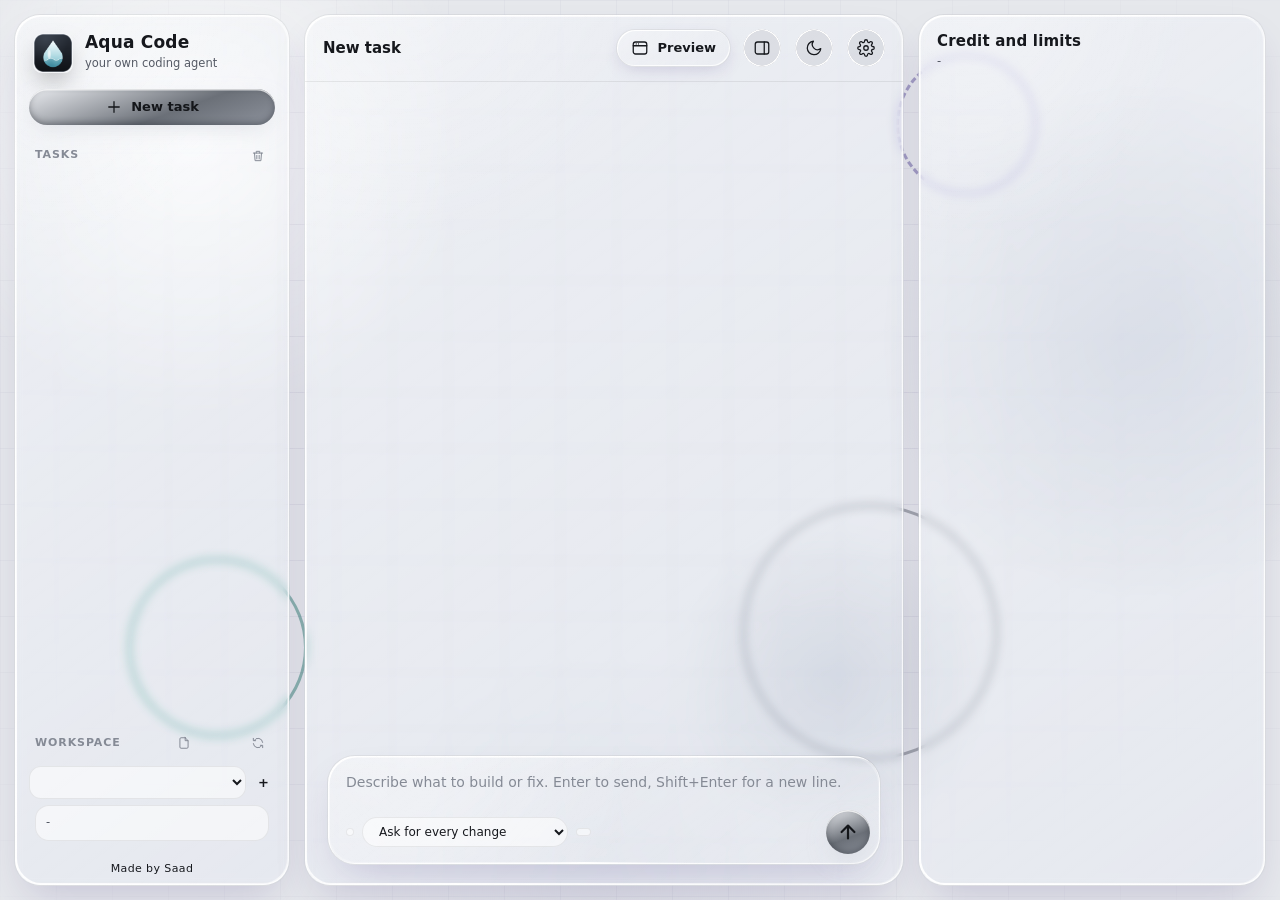
==== index.html @ 5c1cdfcf "Keys: judge by a real request, fix Cloudflare account ID, clean messy pastes, heal wrong first model" ====
<!doctype html>
<html lang="en" data-theme="dark">
<head>
<meta charset="utf-8">
<meta name="viewport" content="width=device-width,initial-scale=1">
<title>Aqua Code</title>
<link rel="icon" type="image/png" href="/assets/logo.png"><link rel="apple-touch-icon" href="/assets/logo.png">
<style>
:root{
  --bg:#08090b;--tx:#f2f3f5;--mut:#9ea3ad;--dim:#6b7078;
  --gold:#cfd3da;--gold2:#f4f5f7;--teal:#8fb8b2;--violet:#a79fc2;--red:#ff6b6b;--green:#6ee7a8;--amber:#ffb454;
  --g1:rgba(255,255,255,.05);--g2:rgba(255,255,255,.006);--frost:rgba(8,8,20,.06);--gb:rgba(255,255,255,.17);--gb2:rgba(255,255,255,.05);
  --hi:rgba(255,255,255,.55);--sh:rgba(0,0,0,.5);--field:rgba(0,0,0,.28);--code:rgba(0,0,0,.42);
  --blob1:#8a8f99;--blob2:#4b5563;--blob3:#a0a4ad;--blob4:#374151;
  --r:26px;
}
[data-theme=light]{
  --bg:#e6e8ec;--tx:#16181d;--mut:#555a65;--dim:#858a95;
  --gold:#6b7078;--gold2:#e9ebef;--teal:#3f857d;--violet:#6a5fa0;--red:#d6403f;--green:#128a58;--amber:#c87400;
  --g1:rgba(255,255,255,.26);--g2:rgba(255,255,255,.04);--frost:rgba(255,255,255,.02);--gb:rgba(255,255,255,.8);--gb2:rgba(0,0,0,.07);
  --hi:rgba(255,255,255,.95);--sh:rgba(60,40,120,.22);--field:rgba(255,255,255,.55);--code:rgba(30,25,60,.07);
  --blob1:#ffffff;--blob2:#c3c8d2;--blob3:#d9dce3;--blob4:#aeb4c0;
}
*{box-sizing:border-box;margin:0;padding:0}
html,body{height:100%}
body{background:var(--bg);color:var(--tx);font:14px/1.5 "Segoe UI Variable Text","Segoe UI",system-ui,sans-serif;overflow:hidden;-webkit-font-smoothing:antialiased}
button,input,select,textarea{font:inherit;color:inherit}
button{cursor:pointer;background:none;border:0}
svg.i{width:18px;height:18px;fill:none;stroke:currentColor;stroke-width:1.7;stroke-linecap:round;stroke-linejoin:round;flex:none}
::-webkit-scrollbar{width:10px;height:10px}::-webkit-scrollbar-thumb{background:rgba(160,160,170,.28);border-radius:10px;border:3px solid transparent;background-clip:content-box}::-webkit-scrollbar-thumb:hover{background:rgba(160,160,170,.5);background-clip:content-box;border:3px solid transparent}

/* ---------- living backdrop ---------- */
.bg{position:fixed;inset:0;overflow:hidden;z-index:0}
.bg i{position:absolute;border-radius:50%;opacity:.8;will-change:transform}
.bg i:nth-child(1){width:46vw;height:46vw;left:-8vw;top:-12vw;background:radial-gradient(circle,var(--blob1),transparent 68%);animation:f1 26s ease-in-out infinite}
.bg i:nth-child(2){width:42vw;height:42vw;right:-10vw;top:8vh;background:radial-gradient(circle,var(--blob2),transparent 68%);animation:f2 31s ease-in-out infinite;opacity:.5}
.bg i:nth-child(3){width:38vw;height:38vw;left:28vw;bottom:-18vw;background:radial-gradient(circle,var(--blob3),transparent 68%);animation:f3 34s ease-in-out infinite;opacity:.5}
.bg i:nth-child(4){width:26vw;height:26vw;right:22vw;bottom:6vh;background:radial-gradient(circle,var(--blob4),transparent 68%);animation:f1 29s ease-in-out infinite reverse;opacity:.34}
@keyframes f1{0%,100%{transform:translate(0,0) scale(1)}50%{transform:translate(9vw,7vh) scale(1.18)}}
@keyframes f2{0%,100%{transform:translate(0,0) scale(1)}50%{transform:translate(-8vw,10vh) scale(.88)}}
@keyframes f3{0%,100%{transform:translate(0,0) scale(1)}50%{transform:translate(-11vw,-8vh) scale(1.12)}}
.grain{display:none;position:fixed;inset:0;z-index:1;pointer-events:none;opacity:.07;mix-blend-mode:overlay;background-image:url("data:image/svg+xml,%3Csvg xmlns='http://www.w3.org/2000/svg' width='160' height='160'%3E%3Cfilter id='n'%3E%3CfeTurbulence type='fractalNoise' baseFrequency='.9' numOctaves='2'/%3E%3C/filter%3E%3Crect width='100%25' height='100%25' filter='url(%23n)'/%3E%3C/svg%3E")}

/* ---------- liquid glass ---------- */
.glass{position:relative;background:linear-gradient(145deg,var(--g1),var(--g2));border:1px solid var(--gb2);border-radius:var(--r);
  box-shadow:inset 1.5px 1.5px 0 var(--hi),inset -1px -1px 0 var(--gb),inset 0 0 30px rgba(255,255,255,.035),0 18px 40px -14px var(--sh)}
/* top-level glass (real refraction is injected by the engine); fallback is a light blur */
.lg{background:linear-gradient(145deg,var(--g1),var(--g2)),linear-gradient(var(--frost),var(--frost));-webkit-backdrop-filter:blur(5px) saturate(165%);backdrop-filter:blur(5px) saturate(165%)}
@property --ang{syntax:'<angle>';inherits:false;initial-value:200deg}
.glass::before{content:"";position:absolute;inset:0;border-radius:inherit;pointer-events:none;
  background:radial-gradient(340px circle at var(--px,18%) var(--py,0%),rgba(255,255,255,.2),transparent 62%),radial-gradient(120% 70% at 12% -10%,rgba(255,255,255,.1),transparent 55%)}
.glass::after{content:"";position:absolute;inset:0;border-radius:inherit;padding:1.6px;pointer-events:none;
  background:conic-gradient(from var(--ang) at 50% 50%,rgba(255,255,255,.95),rgba(255,255,255,.04) 22%,rgba(255,255,255,.5) 50%,rgba(255,255,255,.04) 76%,rgba(255,255,255,.95));
  -webkit-mask:linear-gradient(#000 0 0) content-box,linear-gradient(#000 0 0);-webkit-mask-composite:xor;mask:linear-gradient(#000 0 0) content-box exclude,linear-gradient(#000 0 0);mask-composite:exclude}
.glass>*{position:relative}
.pill{background:linear-gradient(145deg,var(--g1),var(--g2));border:1px solid var(--gb2);border-radius:999px;
  box-shadow:inset 1px 1px 0 var(--hi),inset -1px -1px 0 var(--gb),0 6px 18px -6px var(--sh)}
.btn,.send,.si,.seg button,.tchips button,.sug button{position:relative;overflow:hidden}
.rip{position:absolute;border-radius:50%;pointer-events:none;background:radial-gradient(circle,rgba(255,255,255,.6),rgba(255,255,255,.12) 45%,transparent 68%);transform:scale(0);animation:rip .75s cubic-bezier(.2,.7,.2,1) forwards}
@keyframes rip{to{transform:scale(1);opacity:0}}
.btn{display:inline-flex;align-items:center;gap:8px;padding:8px 14px;border-radius:999px;font-weight:600;font-size:13px;transition:transform .5s cubic-bezier(.34,1.8,.5,1),filter .2s,background .2s}
.btn:hover{filter:brightness(1.18);transform:translate(var(--mx,0px),var(--my,0px)) scale(1.045)}.btn:active{transform:translate(var(--mx,0px),var(--my,0px)) scale(.92,.86);transition-duration:.12s}
.btn.gold{color:#14161a;background:linear-gradient(160deg,var(--gold2),var(--gold) 60%,#8d929c);box-shadow:inset 0 1.5px 0 rgba(255,255,255,.7),inset 0 -2px 6px rgba(30,34,42,.4),0 8px 22px -6px rgba(205,209,216,.6)}
.btn.red{color:#fff;background:linear-gradient(160deg,#ff8f8f,#e24c4c);box-shadow:inset 0 1.5px 0 rgba(255,255,255,.5),0 8px 20px -8px rgba(255,90,90,.7)}
.btn.ghost{border:1px solid var(--gb2);background:var(--g2)}
.btn.ic{padding:9px;border-radius:50%}
.btn[disabled]{opacity:.45;pointer-events:none}
/* sliding liquid thumbs */
.seg,.tchips{position:relative}
.seg .thumb,.tchips .thumb{position:absolute;border-radius:999px;z-index:0;pointer-events:none;transition:left .6s cubic-bezier(.34,1.5,.5,1),width .6s cubic-bezier(.34,1.5,.5,1),opacity .3s}
.seg .thumb{background:linear-gradient(160deg,var(--gold2),var(--gold));box-shadow:inset 0 1.5px 0 rgba(255,255,255,.8),inset 0 -2px 5px rgba(30,34,42,.35),0 4px 16px -3px rgba(205,209,216,.8)}
.tchips .thumb{background:linear-gradient(145deg,rgba(255,255,255,.3),rgba(255,255,255,.07));border:1px solid var(--gb2);box-shadow:inset 1px 1px 0 var(--hi),0 4px 14px -4px var(--sh)}
.seg button,.tchips button{z-index:1}
.bg i,.bg u,.bg s{animation:none!important}
.wp{display:flex;flex-direction:column;gap:3px;text-align:left;padding:14px 16px;border-radius:20px;border:1px solid var(--gb2);background:var(--g2);transition:transform .45s cubic-bezier(.34,1.6,.5,1),border-color .2s,background .2s}
.wp:hover{transform:perspective(700px) translateY(-3px) rotateX(var(--rx,0deg)) rotateY(var(--ry,0deg))}.wp.on{border-color:var(--gold);background:rgba(205,209,216,.13);box-shadow:0 0 0 3px rgba(205,209,216,.18)}.wp b{font-size:15px}.wp small{color:var(--mut);font-size:12px}
@keyframes mat{from{opacity:0;transform:scale(.92) translateY(26px)}}
.col{animation:mat 1s cubic-bezier(.2,.9,.2,1) backwards}.col:nth-child(2){animation-delay:.09s}.col:nth-child(3){animation-delay:.18s}
@keyframes pop{from{opacity:0;transform:scale(.88) translateY(14px)}60%{transform:scale(1.015)}}
.modal{animation:pop .5s cubic-bezier(.2,.9,.3,1) both}
/* crisp shapes behind the glass so the refraction is visible */
.bg u{position:absolute;border-radius:50%;border:3px solid var(--gold);opacity:.55}
.bg u:nth-of-type(1){width:20vw;height:20vw;left:58vw;top:56vh;animation:f2 38s ease-in-out infinite}
.bg u:nth-of-type(2){width:14vw;height:14vw;left:10vw;top:62vh;border-color:var(--teal);animation:f1 33s ease-in-out infinite}
.bg u:nth-of-type(3){width:11vw;height:11vw;left:70vw;top:6vh;border-color:var(--violet);border-style:dashed;animation:f3 41s ease-in-out infinite}
.bg s{position:absolute;inset:0;background-image:linear-gradient(rgba(255,255,255,.1) 1px,transparent 1px),linear-gradient(90deg,rgba(255,255,255,.1) 1px,transparent 1px);background-size:56px 56px;animation:gridm 26s linear infinite;-webkit-mask-image:radial-gradient(75% 75% at 50% 50%,#000,transparent);mask-image:radial-gradient(75% 75% at 50% 50%,#000,transparent)}
@keyframes gridm{to{background-position:56px 56px}}
[data-theme=light] .bg s{background-image:linear-gradient(rgba(40,30,90,.09) 1px,transparent 1px),linear-gradient(90deg,rgba(40,30,90,.09) 1px,transparent 1px)}

/* ---------- layout ---------- */
.app{position:relative;z-index:2;display:grid;grid-template-columns:276px minmax(0,1fr) 348px;gap:14px;padding:14px;height:100vh}
.col{min-height:0;display:flex;flex-direction:column;overflow:hidden}
.app{height:100vh;height:100dvh;min-width:0}
/* very short or narrow windows: never clip the message box, let the column scroll instead */
@media (max-height:640px),(max-width:520px){#center{overflow-y:auto;overflow-x:hidden}#center .chat{flex:0 0 auto;min-height:150px;max-height:none;overflow:visible}#center .comp{flex:none}}
.brand{display:flex;align-items:center;gap:12px;padding:18px 18px 10px}
.logo{width:40px;height:40px;border-radius:13px;display:grid;place-items:center;color:#14161a;background:linear-gradient(150deg,var(--gold2),var(--gold) 55%,#8d929c);box-shadow:inset 0 1.5px 0 rgba(255,255,255,.75),0 8px 24px -6px rgba(205,209,216,.7)}
.logo svg{width:22px;height:22px;stroke-width:2.2}
.brand b{font-size:17px;letter-spacing:.2px;display:block;line-height:1.1}.brand small{color:var(--mut);font-size:11.5px}
.side-sec{padding:6px 14px;display:flex;flex-direction:column;min-height:0}
.lbl{font-size:11px;letter-spacing:.9px;text-transform:uppercase;color:var(--dim);font-weight:700;padding:8px 6px 6px;display:flex;align-items:center;justify-content:space-between}
.sess{flex:1;overflow:auto;display:flex;flex-direction:column;gap:3px;min-height:80px}
.si{display:flex;align-items:center;gap:8px;padding:9px 11px;border-radius:15px;text-align:left;width:100%;transition:background .2s;border:1px solid transparent}
.si:hover{background:var(--g2)}
.si.on{background:linear-gradient(145deg,var(--g1),var(--g2));border-color:var(--gb2);box-shadow:inset 1px 1px 0 var(--hi)}
.si .t{flex:1;min-width:0;white-space:nowrap;overflow:hidden;text-overflow:ellipsis;font-size:13px}
.si .c{font-size:11px;color:var(--dim)}
.si .x{opacity:.5;color:var(--mut);padding:6px;margin:-4px -4px -4px 0;border-radius:8px}.si:hover .x{opacity:1}.si .x:hover{color:var(--red)}
.npov{position:fixed;inset:0;z-index:90;display:flex;align-items:center;justify-content:center;background:rgba(0,0,0,.45);padding:16px}
.npbox{max-width:460px;width:100%;padding:22px;border-radius:26px;background:var(--solid,#1b1d22)}.npbox h3{margin:0 0 8px;font-size:18px}.npbox p{margin:0 0 14px;color:var(--mut);line-height:1.5;font-size:13.5px}
.nprow{display:flex;flex-wrap:wrap;gap:8px}.npk{display:flex;align-items:center;gap:8px;margin-top:14px;font-size:12.5px;color:var(--mut)}
.projrow{display:flex;gap:6px;margin:6px 0 4px}.projrow select{flex:1;min-width:0;background:var(--field);border:1px solid var(--gb2);border-radius:12px;padding:7px 10px;color:var(--tx);font:inherit;font-size:12.5px;outline:0}
.projnew{display:flex;gap:6px;margin:4px 0 6px}.projnew[hidden]{display:none}.projnew input{flex:1;min-width:0;background:var(--field);border:1px solid var(--gb2);border-radius:12px;padding:7px 10px;color:var(--tx);font:inherit;font-size:12.5px;outline:0}
.si .x.arm{opacity:1;background:var(--red);color:#fff;padding:3px 9px;font-size:11px;font-weight:700;margin:0}
.run-dot{width:7px;height:7px;border-radius:50%;background:var(--gold);box-shadow:0 0 10px var(--gold);animation:pulse 1.2s infinite}
@keyframes pulse{50%{opacity:.35}}
.tree{overflow:auto;max-height:34vh;font-size:12.5px;padding:0 0 10px}
.tn{display:flex;align-items:center;gap:6px;padding:3px 8px;border-radius:9px;color:var(--mut);cursor:default;white-space:nowrap}
.tn.f{cursor:pointer}.tn.f:hover{background:var(--g2);color:var(--tx)}.tn svg{width:14px;height:14px}
.ws{margin:2px 6px 6px;padding:8px 10px;border-radius:14px;background:var(--field);font-size:11.5px;color:var(--mut);word-break:break-all;border:1px solid var(--gb2)}

/* center */
.head{display:flex;align-items:center;gap:12px;padding:14px 18px;border-bottom:1px solid var(--gb2)}
.head h1{font-size:15px;font-weight:650;white-space:nowrap;overflow:hidden;text-overflow:ellipsis;flex:1;min-width:0}
.seg{display:inline-flex;padding:4px;gap:2px;border-radius:999px;background:var(--field);border:1px solid var(--gb2);box-shadow:inset 0 2px 6px rgba(0,0,0,.25)}
.seg button{padding:7px 14px;border-radius:999px;font-weight:600;font-size:13px;color:var(--mut);display:flex;align-items:center;gap:7px;transition:all .25s}
.seg button.on{color:#14161a}
.kd{width:7px;height:7px;border-radius:50%;background:var(--red)}.kd.ok{background:var(--green);box-shadow:0 0 8px var(--green)}
.chat{flex:1;overflow:auto;padding:22px 22px 12px;scroll-behavior:smooth}
.chat-in{max-width:860px;margin:0 auto;display:flex;flex-direction:column;gap:14px}
.msg{display:flex;flex-direction:column;gap:6px;animation:rise .35s ease both}
@keyframes rise{from{opacity:0;transform:translateY(8px)}}
.msg.user{align-items:flex-end}
.bub{max-width:88%;padding:11px 16px;border-radius:22px;word-wrap:break-word;overflow-wrap:anywhere}
.msg.user .bub{background:linear-gradient(150deg,rgba(205,209,216,.34),rgba(205,209,216,.12));border:1px solid rgba(205,209,216,.35);box-shadow:inset 1px 1px 0 var(--hi),0 8px 24px -10px rgba(205,209,216,.5);border-bottom-right-radius:8px;white-space:pre-wrap}
.msg.ai .bub{background:linear-gradient(145deg,var(--g1),var(--g2));border:1px solid var(--gb2);box-shadow:inset 1px 1px 0 var(--hi);border-bottom-left-radius:8px;max-width:100%}
.who{display:flex;align-items:center;gap:8px;font-size:11.5px;color:var(--mut);padding:0 6px}
.chip{display:inline-flex;align-items:center;gap:6px;padding:2px 9px;border-radius:999px;font-size:11px;font-weight:650;border:1px solid currentColor;background:color-mix(in srgb,currentColor 14%,transparent)}
.chip i{width:6px;height:6px;border-radius:50%;background:currentColor;box-shadow:0 0 8px currentColor}
.bub p{margin:.35em 0}.bub p:first-child{margin-top:0}.bub p:last-child{margin-bottom:0}
.bub ul,.bub ol{margin:.4em 0 .4em 1.3em}.bub h3,.bub h4{margin:.7em 0 .3em;font-size:14.5px}
.bub code{font:12.5px Consolas,"Cascadia Mono",monospace;background:var(--code);padding:1px 6px;border-radius:7px}
.code{margin:.6em 0;border-radius:16px;overflow:hidden;background:var(--code);border:1px solid var(--gb2)}
.code-h{display:flex;justify-content:space-between;align-items:center;padding:6px 12px;font-size:11px;color:var(--mut);border-bottom:1px solid var(--gb2);text-transform:uppercase;letter-spacing:.6px}
.code-h button{color:var(--mut);font-size:11px;padding:2px 8px;border-radius:8px}.code-h button:hover{background:var(--g1);color:var(--tx)}
.code pre,pre.out{font:12.5px/1.55 Consolas,"Cascadia Mono",monospace;padding:12px 14px;overflow:auto;max-height:340px;white-space:pre}
.bub .code code{background:none;padding:0}

.tool{border-radius:18px;border:1px solid var(--gb2);background:linear-gradient(145deg,var(--g2),transparent);overflow:hidden;animation:rise .3s ease both}
.tool-h{display:flex;align-items:center;gap:10px;padding:9px 13px;width:100%;text-align:left;font-size:13px}
.tool-h .ico{width:28px;height:28px;border-radius:10px;display:grid;place-items:center;background:var(--g1);color:var(--gold);flex:none;box-shadow:inset 1px 1px 0 var(--hi)}
.tool-h .ttl{flex:1;min-width:0;white-space:nowrap;overflow:hidden;text-overflow:ellipsis;font-family:Consolas,monospace;font-size:12.5px}
.tool-h .st{font-size:11px;color:var(--mut);display:flex;align-items:center;gap:6px}
.tool-h .st.ok{color:var(--green)}.tool-h .st.bad{color:var(--red)}
.spin{width:14px;height:14px;border-radius:50%;border:2px solid var(--gb2);border-top-color:var(--gold);animation:sp .8s linear infinite}
@keyframes sp{to{transform:rotate(360deg)}}
.tool-b{display:none;border-top:1px solid var(--gb2);padding:10px 13px;font-size:12.5px}
.tool.open .tool-b{display:block}
.tool-h .chev{transition:transform .2s;color:var(--dim)}.tool.open .chev{transform:rotate(90deg)}
.diff{font:12px/1.5 Consolas,monospace;white-space:pre-wrap;border-radius:12px;overflow:hidden;background:var(--code)}
.diff div{padding:0 10px}.diff .d{background:rgba(255,90,90,.16);color:#ffa0a0}.diff .a{background:rgba(80,220,140,.15);color:#8df0b8}
[data-theme=light] .diff .d{color:#a52a2a}[data-theme=light] .diff .a{color:#0b6a3c}
pre.out{border-radius:12px;background:var(--code);margin-top:8px}
.appr{border-radius:20px;padding:14px;border:1px solid rgba(205,209,216,.45);background:linear-gradient(145deg,rgba(205,209,216,.2),rgba(205,209,216,.05));box-shadow:inset 1px 1px 0 var(--hi),0 10px 30px -12px rgba(205,209,216,.6);animation:rise .3s ease both}
.appr h4{display:flex;align-items:center;gap:8px;font-size:13px;margin-bottom:8px}
.appr .row{display:flex;gap:8px;margin-top:10px;align-items:center}
.esc{display:flex;align-items:center;gap:12px;padding:12px 16px;border-radius:20px;border:1px solid rgba(167,159,194,.5);background:linear-gradient(120deg,rgba(143,184,178,.2),rgba(167,159,194,.22),rgba(205,209,216,.22));box-shadow:inset 1px 1px 0 var(--hi);animation:rise .4s ease both}
.esc .arrow{display:flex;align-items:center;gap:8px;font-weight:650}
.esc small{display:block;color:var(--mut);font-size:12px;font-weight:400}
.err{padding:11px 15px;border-radius:18px;border:1px solid rgba(255,107,107,.5);background:rgba(255,107,107,.13);color:var(--red);display:flex;gap:10px;align-items:flex-start}
.done{align-self:center;font-size:11.5px;color:var(--mut);padding:5px 14px}
.status{align-self:flex-start;display:flex;align-items:center;gap:10px;color:var(--mut);font-size:12.5px;padding:6px 14px}
.dots span{display:inline-block;width:5px;height:5px;margin-right:3px;border-radius:50%;background:var(--gold);animation:bn 1.1s infinite}.dots span:nth-child(2){animation-delay:.15s}.dots span:nth-child(3){animation-delay:.3s}
@keyframes bn{0%,60%,100%{transform:translateY(0);opacity:.5}30%{transform:translateY(-5px);opacity:1}}

.hero{max-width:640px;margin:7vh auto 0;text-align:center;animation:rise .5s ease both}
.hero .logo{width:68px;height:68px;border-radius:22px;margin:0 auto 18px}.hero .logo svg{width:36px;height:36px}
.hero h2{font-size:30px;letter-spacing:-.4px;font-weight:700;background:linear-gradient(120deg,var(--tx),var(--gold2));-webkit-background-clip:text;background-clip:text;color:transparent}
.hero p{color:var(--mut);margin:8px 0 22px}
.sug{display:grid;grid-template-columns:1fr 1fr;gap:10px;text-align:left}
.sug button{padding:13px 15px;border-radius:20px;font-size:13px;color:var(--tx);transition:transform .2s}
.sug button:hover{transform:perspective(700px) translateY(-4px) rotateX(var(--rx,0deg)) rotateY(var(--ry,0deg))}.sug small{display:block;color:var(--mut);margin-top:2px;font-size:11.5px}
.setup{margin-top:18px;padding:14px 16px;border-radius:20px;text-align:left;display:flex;align-items:center;gap:14px;border:1px solid rgba(205,209,216,.4);background:rgba(205,209,216,.09)}

.comp{padding:12px 22px 20px}
.comp-in{max-width:860px;margin:0 auto;border-radius:28px;padding:10px 10px 10px 18px}
.comp textarea{width:100%;resize:none;background:none;border:0;outline:0;max-height:200px;min-height:26px;line-height:1.55;padding:6px 0;color:var(--tx)}
.comp textarea::placeholder{color:var(--dim)}
.comp-bar{display:flex;align-items:center;gap:8px;flex-wrap:wrap;margin-top:4px}
.tchips{display:flex;gap:4px;padding:3px;border-radius:999px;background:var(--field);border:1px solid var(--gb2)}
.tchips button{padding:5px 11px;border-radius:999px;font-size:12px;font-weight:600;color:var(--mut);display:flex;align-items:center;gap:6px;transition:all .2s}
.tchips button.on{color:var(--tx)}
.tchips button i{width:7px;height:7px;border-radius:50%;background:var(--c,var(--mut))}
.ov .modal{backdrop-filter:blur(5px) saturate(165%)}
.sel{background:var(--field);border:1px solid var(--gb2);border-radius:999px;padding:6px 12px;font-size:12px;outline:0;color:var(--tx)}
.sel option{background:#1b1a22;color:#f5f2ea}
.grow{flex:1}
.send{width:44px;height:44px;border-radius:50%;display:grid;place-items:center;color:#14161a;background:linear-gradient(160deg,var(--gold2),var(--gold) 60%,#8d929c);box-shadow:inset 0 1.5px 0 rgba(255,255,255,.75),inset 0 -2px 6px rgba(30,34,42,.4),0 10px 26px -6px rgba(205,209,216,.7);transition:transform .5s cubic-bezier(.34,1.8,.5,1)}
.send:hover{transform:translate(var(--mx,0px),var(--my,0px)) scale(1.1)}.send:active{transform:translate(var(--mx,0px),var(--my,0px)) scale(.88,.84);transition-duration:.12s}.send.stop{background:linear-gradient(160deg,#ff9a9a,#e24c4c);color:#fff}

/* right panel */
.right{overflow:auto}
.card{margin:6px 14px 10px;padding:16px;border-radius:22px;background:linear-gradient(145deg,var(--g1),var(--g2));border:1px solid var(--gb2);box-shadow:inset 1px 1px 0 var(--hi)}
.card h3{font-size:12px;letter-spacing:.8px;text-transform:uppercase;color:var(--dim);margin-bottom:12px;display:flex;justify-content:space-between;align-items:center}
.ringwrap{display:flex;align-items:center;gap:16px}
.ring{position:relative;width:118px;height:118px;flex:none}
.ring svg{transform:rotate(-90deg);width:100%;height:100%}
.ring circle{fill:none;stroke-width:10;stroke-linecap:round}
.ring .bgc{stroke:var(--gb2)}.ring .fg{transition:stroke-dashoffset .8s cubic-bezier(.2,.8,.2,1),stroke .4s;filter:drop-shadow(0 0 8px currentColor)}
.ring .mid{position:absolute;inset:0;display:grid;place-content:center;text-align:center}
.ring b{font-size:21px;letter-spacing:-.5px;line-height:1.1}.ring small{font-size:10.5px;color:var(--mut)}
.kv{display:flex;flex-direction:column;gap:7px;font-size:12.5px;flex:1;min-width:0}
.kv div{display:flex;justify-content:space-between;gap:8px;color:var(--mut)}.kv b{color:var(--tx);font-weight:650}
.bar{height:8px;border-radius:99px;background:var(--field);overflow:hidden;box-shadow:inset 0 1px 3px rgba(0,0,0,.35)}
.bar i{display:block;height:100%;border-radius:inherit;background:var(--c,var(--gold));transition:width .6s cubic-bezier(.2,.8,.2,1);box-shadow:0 0 10px var(--c,var(--gold))}
.tier{display:flex;gap:12px;padding:11px;border-radius:16px;border:1px solid transparent;transition:all .3s;position:relative}
.tier+.tier{margin-top:6px}
.tier .dot{width:12px;height:12px;border-radius:50%;margin-top:5px;background:var(--c);box-shadow:0 0 12px var(--c);flex:none}
.tier.on{border-color:var(--c);background:color-mix(in srgb,var(--c) 13%,transparent);box-shadow:0 0 28px -10px var(--c),inset 1px 1px 0 var(--hi)}
.tier b{font-size:13.5px}.tier .md{font:11.5px Consolas,monospace;color:var(--mut)}
.tier .pr{font-size:11px;color:var(--dim);margin:2px 0 7px}
.tier .row{display:flex;justify-content:space-between;font-size:11px;color:var(--mut);margin:5px 0 3px}
.tier.on::after{content:"ACTIVE";position:absolute;right:11px;top:11px;font-size:9.5px;letter-spacing:1px;font-weight:800;color:var(--c)}
.step-note{font-size:12px;color:var(--mut);line-height:1.6}.step-note b{color:var(--tx)}
.save{display:flex;align-items:center;gap:10px;padding:11px 13px;border-radius:16px;background:rgba(110,231,168,.12);border:1px solid rgba(110,231,168,.35);margin-top:12px;font-size:12.5px;color:var(--green)}
.warn{padding:10px 13px;border-radius:14px;margin-bottom:12px;font-size:12.5px;background:rgba(255,180,84,.14);border:1px solid rgba(255,180,84,.45);color:var(--amber)}
.warn.bad{background:rgba(255,107,107,.14);border-color:rgba(255,107,107,.5);color:var(--red)}

/* modal */
.ov{position:fixed;inset:0;z-index:50;background:rgba(0,0,0,.45);-webkit-backdrop-filter:blur(8px);backdrop-filter:blur(8px);display:none;place-items:center;padding:18px}
.ov.show{display:grid;animation:fade .2s}
@keyframes fade{from{opacity:0}}
.modal{width:min(780px,100%);max-height:92vh;display:flex;flex-direction:column;animation:rise .3s ease both}
.modal-h{display:flex;align-items:center;justify-content:space-between;padding:18px 22px 10px}.modal-h h2{font-size:18px}
.modal-b{overflow:auto;padding:4px 22px 12px;display:flex;flex-direction:column;gap:16px}
.modal-f{display:flex;justify-content:flex-end;gap:10px;padding:14px 22px 20px;border-top:1px solid var(--gb2)}
.sec{padding:16px;border-radius:20px;background:var(--g2);border:1px solid var(--gb2)}
.sec h3{font-size:13px;margin-bottom:12px;display:flex;align-items:center;gap:8px}
.sec p.hint{font-size:12px;color:var(--mut);margin:-6px 0 12px}
.fld{display:flex;flex-direction:column;gap:5px;font-size:11.5px;color:var(--mut);min-width:0}
.fld input,.fld select{background:var(--field);border:1px solid var(--gb2);border-radius:13px;padding:9px 12px;outline:0;font-size:13px;color:var(--tx);box-shadow:inset 0 2px 5px rgba(0,0,0,.2);min-width:0;width:100%}
.fld input:focus,.fld select:focus{border-color:var(--gold);box-shadow:0 0 0 3px rgba(205,209,216,.22)}
.g2{display:grid;grid-template-columns:1fr 1fr;gap:12px}.g3{display:grid;grid-template-columns:repeat(3,1fr);gap:12px}
.trow{display:grid;grid-template-columns:.8fr 1.7fr repeat(5,.6fr) auto;gap:6px;align-items:end;margin-bottom:8px}
.trow .fld{font-size:10.5px}.trow input{padding:8px 8px}
.sw{display:flex;align-items:center;gap:10px;font-size:13px;cursor:pointer}
.sw input{display:none}.sw i{width:42px;height:24px;border-radius:99px;background:var(--field);border:1px solid var(--gb2);position:relative;transition:.25s;flex:none}
.sw i::after{content:"";position:absolute;left:2px;top:2px;width:18px;height:18px;border-radius:50%;background:#fff;transition:.25s;box-shadow:0 2px 6px rgba(0,0,0,.4)}
.sw input:checked+i{background:linear-gradient(160deg,var(--gold2),var(--gold))}.sw input:checked+i::after{transform:translateX(18px)}
.testres{font-size:11.5px;margin-top:6px}
.viewer{width:min(900px,100%)}
.toast{position:fixed;left:50%;bottom:28px;transform:translate(-50%,30px);opacity:0;z-index:99;padding:11px 20px;border-radius:999px;font-size:13px;transition:.3s;pointer-events:none}
.toast.show{transform:translate(-50%,0);opacity:1}
#intro{position:fixed;inset:0;z-index:200;background:#06070a;transition:opacity .7s ease}
#intro.out{opacity:0;pointer-events:none}
#intro canvas{width:100%;height:100%;display:block;cursor:crosshair}
#introSkip{position:absolute;right:22px;bottom:20px;padding:8px 16px;border-radius:999px;font-size:12px;color:#d7dae0;border:1px solid rgba(255,255,255,.2);background:rgba(255,255,255,.08);backdrop-filter:blur(8px);letter-spacing:.4px}
#introSkip:hover{background:rgba(255,255,255,.16)}
#intro .ptxt{display:none;position:absolute;inset:0;place-content:center;text-align:center;color:#e6e8ec;font:700 clamp(34px,8vw,84px)/1.1 "Segoe UI Variable Display","Segoe UI",system-ui,sans-serif;letter-spacing:-1px;animation:rise 1s ease both}
#intro .ptxt small{display:block;font-size:13px;letter-spacing:.5em;color:#8b909a;margin-top:14px;font-weight:500}
#intro.plain canvas{display:none}#intro.plain .ptxt{display:grid}
[data-theme=dark] .chat,[data-theme=dark] .right,[data-theme=dark] .left,[data-theme=dark] .modal{text-shadow:0 1px 10px rgba(0,0,0,.32)}
[data-theme=dark] .btn.gold,[data-theme=dark] .send,[data-theme=dark] .seg button.on{text-shadow:none}
/* ---------- liquid merge: glass buttons that melt into each other ---------- */
.fuse{position:relative;display:inline-flex;align-items:center;gap:14px}
.modal-f.fuse,.appr .row.fuse{display:flex}
.fuse>.btn,.fuse>.send{position:relative;z-index:1}
.fuse>.btn.pill,.fuse>.btn.ghost{background:none!important;border-color:transparent!important;box-shadow:none!important}
.fuse>.btn:hover{transform:none}.fuse>.btn:active{transform:scale(.95)}
.fuse-bg{position:absolute;inset:0;z-index:0;pointer-events:none;overflow:visible;filter:url(#goo)}
[data-theme=light] .fuse-bg{filter:url(#gooL)}
.fuse-bg .bl{position:absolute;background:#fff;transition:transform .6s cubic-bezier(.34,1.8,.5,1)}
.fuse-bg .bl.hot{transform:translate(var(--tx,0px),0) scale(1.14,1.24)}
.fuse-bg .bl.near{transform:translate(var(--tx,0px),0) scale(1.06,1.1)}
.fuse-bg .cur{position:absolute;left:0;top:0;width:34px;height:34px;margin:-17px 0 0 -17px;border-radius:50%;background:#fff;transform:scale(0)}
.logo{background:url(/assets/logo.png) center/contain no-repeat!important;box-shadow:0 12px 28px -10px rgba(0,0,0,.6)!important;border-radius:22%!important}.logo svg{display:none}
/* ---- more button effects: pointer glow, light sheen, magnet, jelly, busy shimmer, focus ring ---- */
.btn::before,.send::before,.tchips button::before,.seg button::before{content:"";position:absolute;inset:0;border-radius:inherit;pointer-events:none;opacity:0;transition:opacity .3s;mix-blend-mode:soft-light;
  background:radial-gradient(100px circle at var(--bx,50%) var(--by,50%),rgba(255,255,255,.75),transparent 65%)}
.btn:hover::before,.send:hover::before,.tchips button:hover::before,.seg button:hover::before{opacity:1}
.btn::after,.send::after,.tchips button::after,.seg button::after{content:"";position:absolute;top:-10%;bottom:-10%;left:-70%;width:42%;pointer-events:none;opacity:0;mix-blend-mode:overlay;transform:skewX(-20deg);
  background:linear-gradient(100deg,transparent,rgba(255,255,255,.8),transparent)}
.btn:hover::after,.send:hover::after,.tchips button:hover::after,.seg button:hover::after{animation:sheen .95s ease}
.fuse>.btn::after{display:none}
@keyframes sheen{0%{left:-70%;opacity:0}25%{opacity:1}100%{left:140%;opacity:0}}
@keyframes jelly{0%{transform:scale(.88,.82)}30%{transform:scale(1.12,.92)}55%{transform:scale(.96,1.06)}78%{transform:scale(1.02,.99)}100%{transform:scale(1)}}
.btn.jelly,.send.jelly{animation:jelly .6s cubic-bezier(.3,1.2,.4,1)}
.btn.busy,.send.busy{pointer-events:none}
.btn.busy::after{display:block!important;opacity:1;left:-70%;animation:shim 1s linear infinite;mix-blend-mode:normal;background:linear-gradient(100deg,transparent,rgba(255,255,255,.6),transparent)}
@keyframes shim{to{left:140%}}
.send.stop::after{display:block;opacity:1;inset:4px;left:4px;top:4px;bottom:4px;width:auto;border-radius:50%;transform:none;mix-blend-mode:normal;background:none;border:2.5px solid transparent;border-top-color:rgba(255,255,255,.95);border-right-color:rgba(255,255,255,.35);animation:sp .9s linear infinite}
.btn:focus-visible,.send:focus-visible,.tchips button:focus-visible,.seg button:focus-visible,.si:focus-visible,.wp:focus-visible,.sug button:focus-visible{outline:2px solid rgba(255,255,255,.85);outline-offset:3px;box-shadow:0 0 0 7px rgba(255,255,255,.14)}
.si{transition:background .2s,transform .45s cubic-bezier(.34,1.7,.5,1)}.si:hover{transform:translateX(4px)}
.sw i::after{transition:transform .5s cubic-bezier(.34,1.8,.5,1)}
/* ---- API keys ---- */
.keyrow{display:flex;flex-wrap:wrap;gap:10px;align-items:center;padding:12px 0}.keyrow+.keyrow{border-top:1px solid var(--gb2)}
.kname{flex:1;min-width:150px;display:flex;flex-direction:column}.kstat{font-size:12px;color:var(--mut);font-family:Consolas,monospace}.kstat.ok{color:var(--green)}
.kbtns{display:flex;gap:8px}.kedit{flex-basis:100%;display:flex;gap:8px}.kedit[hidden]{display:none}
.kedit input{flex:1;min-width:0;background:var(--field);border:1px solid var(--gb2);border-radius:13px;padding:9px 12px;outline:0;font-size:13px;color:var(--tx)}.kedit input:focus{border-color:var(--gold);box-shadow:0 0 0 3px rgba(205,209,216,.22)}
.keyrow .testres{flex-basis:100%;margin:0}
.modal.glass{background:linear-gradient(145deg,rgba(48,52,60,.82),rgba(20,23,29,.9))!important;-webkit-backdrop-filter:blur(28px) saturate(150%)!important;backdrop-filter:blur(28px) saturate(150%)!important}
[data-theme=light] .modal.glass{background:linear-gradient(145deg,rgba(255,255,255,.86),rgba(236,238,243,.92))!important}
.guide{padding:14px 16px;border-radius:18px;background:var(--g2);border:1px solid var(--gb2);font-size:13px}.guide ol{margin:8px 0 10px 1.2em;color:var(--mut);line-height:1.7}.guide p{margin-top:10px;font-size:12px;color:var(--mut)}
#ptabs{flex-wrap:wrap;border-radius:22px}
.head{position:relative;z-index:6}
.aipick{position:static}
.aibtn{display:flex;align-items:center;gap:10px;padding:6px 14px 6px 12px;border-radius:999px;background:linear-gradient(145deg,var(--g1),var(--g2));border:1px solid var(--gb2);box-shadow:inset 1px 1px 0 var(--hi),0 6px 18px -8px var(--sh);text-align:left;max-width:300px}
.aitx{display:flex;flex-direction:column;min-width:0;line-height:1.2}.aitx small{font-size:9.5px;letter-spacing:.8px;text-transform:uppercase;color:var(--dim)}
.aitx b{font-size:13.5px}.aitx em{font-style:normal;font:11px Consolas,monospace;color:var(--mut);white-space:nowrap;overflow:hidden;text-overflow:ellipsis}
.aimenu{position:absolute;right:14px;top:calc(100% + 6px);z-index:20;width:min(400px,calc(100% - 28px));max-height:70vh;overflow:auto;padding:8px;border-radius:22px;border:1px solid var(--gb2);
  background:linear-gradient(145deg,#2b2f37,#171a1f);box-shadow:inset 1px 1px 0 var(--hi),0 24px 60px -12px rgba(0,0,0,.6);animation:pop .3s cubic-bezier(.2,.9,.3,1) both}
.aimenu[hidden]{display:none}
[data-theme=light] .aimenu{background:linear-gradient(145deg,#ffffff,#eceef2)}
.aihead{font-size:11px;letter-spacing:.9px;text-transform:uppercase;color:var(--dim);font-weight:700;padding:8px 10px 6px}
.airow{display:flex;align-items:center;gap:10px;width:100%;text-align:left;padding:9px 10px;border-radius:15px;border:1px solid transparent;transition:background .2s}
.airow:hover{background:var(--g1)}.airow.on{background:var(--g1);border-color:var(--gb2)}
.airow .aitx{flex:1}.aist{font-size:11px;color:var(--amber);font-weight:650;white-space:nowrap}.aist.ok{color:var(--green)}
.aifoot{display:grid;grid-template-columns:1fr 1fr;gap:6px;padding:8px 6px 4px;border-top:1px solid var(--gb2);margin-top:6px}
.aifoot .btn{width:100%;height:auto;min-height:38px;justify-content:flex-start;text-align:left;white-space:normal;line-height:1.2;font-size:12.5px;padding-top:7px;padding-bottom:7px}
.aifoot #aiRally{grid-column:1/-1;justify-content:center}
.ask .askq{margin:10px 0 4px}.ask .aq{font-weight:600;margin-bottom:7px}.ask .opts{display:flex;flex-wrap:wrap;gap:8px;margin-bottom:7px}
.ask .opt.on{background:var(--tx);color:var(--bg,#111);box-shadow:0 0 0 2px var(--teal,#4fd1c5)}
.ask .aother{width:100%;box-sizing:border-box;background:rgba(127,127,127,.1);border:1px solid rgba(127,127,127,.3);border-radius:12px;padding:8px 12px;color:var(--tx);font:inherit;outline:0}
.ask .aans{padding:4px 0 2px;color:var(--green)}
#glassBtn.on{box-shadow:inset 0 0 0 2px var(--teal,#4fd1c5)}
.resizing .lg{-webkit-backdrop-filter:blur(18px) saturate(1.4)!important;backdrop-filter:blur(18px) saturate(1.4)!important}
:root{--pve:min(var(--pvw,54vw),max(340px,calc(100vw - 720px)))}
.pvp{position:fixed;top:14px;bottom:14px;right:14px;width:var(--pve);z-index:25;display:flex;flex-direction:column;overflow:hidden;animation:pop .45s cubic-bezier(.2,.9,.3,1) both}
.pvp[hidden]{display:none!important}
@media (min-width:1241px){.app.pv{padding-right:calc(var(--pve) + 28px);grid-template-columns:276px minmax(0,1fr)}.app.pv .right{display:none}}
@media (max-width:1240px){.pvp{width:min(760px,calc(100vw - 28px))}}
.pvp>.pv-resize{position:absolute;left:-7px;top:0;bottom:0;width:14px;cursor:col-resize;z-index:5}
.pv-resize::after{content:"";position:absolute;left:5px;top:50%;width:4px;height:60px;margin-top:-30px;border-radius:4px;background:rgba(255,255,255,.35);opacity:0;transition:opacity .2s}.pv-resize:hover::after{opacity:1}
.pv-bar{display:flex;align-items:center;gap:8px;padding:12px 12px 8px;flex-wrap:wrap}
.pv-url{flex:1;min-width:150px;display:flex;align-items:center;gap:6px;padding:3px 4px 3px 14px;border-radius:999px;background:var(--field);border:1px solid var(--gb2)}
.pv-url input{flex:1;min-width:0;background:none;border:0;outline:0;font-size:13px;color:var(--tx)}
#pvDev button{padding:7px 10px}
.pv-srv{display:flex;gap:6px;flex-wrap:wrap;padding:0 12px 8px}.pv-srv[hidden]{display:none}
.srv{display:inline-flex;align-items:center;border-radius:999px;border:1px solid var(--gb2);background:var(--g2);font-size:12px;overflow:hidden}
.srv button{display:inline-flex;align-items:center;gap:6px;padding:5px 10px}.srv button:hover{background:var(--g1)}.srv em{font-style:normal;color:var(--mut);font:11px Consolas,monospace}
.pv-stage{flex:1;min-height:0;position:relative;margin:0 12px 12px;border-radius:18px;overflow:hidden;background:rgba(0,0,0,.3);border:1px solid var(--gb2)}
.pv-frame{position:absolute;inset:0;background:#fff}.pv-frame[hidden]{display:none}
.pv-frame iframe{width:100%;height:100%;border:0;background:#fff;display:block}
.pv-frame.dev{inset:auto;left:50%;top:12px;transform-origin:top center;border-radius:24px;overflow:hidden;box-shadow:0 20px 50px rgba(0,0,0,.5),0 0 0 7px #0c0d10}
.pv-empty{position:absolute;inset:0;display:flex;flex-direction:column;align-items:center;justify-content:center;gap:12px;text-align:center;padding:20px;color:var(--mut)}.pv-empty[hidden]{display:none}
.pv-empty b{color:var(--tx);font-size:16px}.pv-chips{display:flex;gap:8px;flex-wrap:wrap;justify-content:center}
#pvBtn.on{background:var(--g1);border-color:var(--gb)}
.pv-drag iframe{pointer-events:none}
.mtag{display:flex;align-items:center;gap:8px;font-size:11.5px;color:var(--mut);padding:2px 6px;animation:rise .3s ease both}
/* ---- glass OFF: plain flat look, no blur, no animation, no effects ---- */
[data-fx=off]{--solid:#16181d;--g1:rgba(255,255,255,.06);--g2:rgba(255,255,255,.03);--gb2:rgba(255,255,255,.13)}
[data-theme=light][data-fx=off]{--solid:#f3f4f7;--g1:rgba(0,0,0,.045);--g2:rgba(0,0,0,.02);--gb2:rgba(0,0,0,.11)}
[data-fx=off] .bg,[data-fx=off] .grain{display:none}
[data-fx=off] body{background:var(--solid)}
[data-fx=off] .glass,[data-fx=off] .lg,[data-fx=off] .modal.glass,[data-fx=off] .aimenu{background:var(--solid)!important;backdrop-filter:none!important;-webkit-backdrop-filter:none!important;box-shadow:none!important}
[data-fx=off] .card,[data-fx=off] .bub.ai,[data-fx=off] .msg.ai .bub{backdrop-filter:none!important;box-shadow:none!important}
[data-fx=off] .glass::before,[data-fx=off] .glass::after,[data-fx=off] .btn::before,[data-fx=off] .btn::after,[data-fx=off] .send::before,[data-fx=off] .send::after,[data-fx=off] .tchips button::before,[data-fx=off] .tchips button::after,[data-fx=off] .seg button::before,[data-fx=off] .seg button::after{display:none!important}
[data-fx=off] .fuse-bg,[data-fx=off] .rip{display:none!important}
[data-fx=off] .fuse>.btn.pill,[data-fx=off] .fuse>.btn.ghost{background:var(--g1)!important;border:1px solid var(--gb2)!important}
[data-fx=off] .col,[data-fx=off] .msg,[data-fx=off] .tool,[data-fx=off] .modal,[data-fx=off] .appr,[data-fx=off] .esc,[data-fx=off] .aimenu,[data-fx=off] .pvp,[data-fx=off] .hero,[data-fx=off] .toast{animation:none!important}
[data-fx=off] .btn,[data-fx=off] .send,[data-fx=off] .si,[data-fx=off] .sug button,[data-fx=off] .wp,[data-fx=off] .seg .thumb,[data-fx=off] .tchips .thumb{transition:none!important}
[data-fx=off] .btn:hover,[data-fx=off] .send:hover{transform:none!important}
[data-fx=off] .logo{box-shadow:none!important}
/* ---- working-level swapper ---- */
.lvsw{display:inline-flex;align-items:center;gap:4px;padding:3px 3px 3px 10px;border-radius:999px;background:var(--field);border:1px solid var(--gb2)}
.lvsw .lvic{display:inline-flex;color:var(--mut)}
.lvtrack{position:relative;display:grid;grid-template-columns:repeat(3,1fr);width:240px;height:34px;touch-action:none;cursor:grab;user-select:none}
.lvtrack.drag{cursor:grabbing}
.lvtrack button{position:relative;z-index:2;font-size:12.5px;font-weight:650;color:var(--mut);border-radius:999px;transition:color .25s;overflow:visible}
.lvtrack button.on{color:var(--tx)}
.lvtrack button::before,.lvtrack button::after{display:none!important}
.lvthumb{position:absolute;left:0;top:0;bottom:0;width:33.3333%;border-radius:999px;z-index:1;transition:transform .55s cubic-bezier(.34,1.5,.5,1),background .35s,box-shadow .35s}
.lvtrack.drag .lvthumb{transition:background .35s,box-shadow .35s}
.lvthumb[data-l=low]{background:linear-gradient(145deg,rgba(143,184,178,.5),rgba(143,184,178,.16));box-shadow:inset 1px 1px 0 var(--hi),0 3px 12px -3px rgba(143,184,178,.7)}
.lvthumb[data-l=balanced]{background:linear-gradient(145deg,rgba(167,159,194,.5),rgba(167,159,194,.16));box-shadow:inset 1px 1px 0 var(--hi),0 3px 12px -3px rgba(167,159,194,.7)}
.lvthumb[data-l=high]{background:linear-gradient(120deg,#d9f4f8,#8fd3df 50%,#d9f4f8);background-size:200% 100%;animation:lvshine 3.2s linear infinite;box-shadow:inset 1px 1px 0 #fff,0 0 18px 2px rgba(143,211,223,.65)}
@keyframes lvshine{to{background-position:200% 0}}
.lvtrack button.on[data-l=high]{color:#08272d}
[data-fx=off] .lvthumb{transition:none!important;animation:none!important}
/* max level: a live water floor behind the glass */
#waterbg{position:fixed;inset:0;width:100vw;height:100vh;z-index:1;pointer-events:none;mix-blend-mode:screen}
.mbtn{display:none}
@media (max-width:1240px){.app{grid-template-columns:260px minmax(0,1fr)}.right{position:fixed;right:14px;top:14px;bottom:14px;width:min(360px,calc(100vw - 28px));z-index:30;transform:translateX(120%);transition:transform .35s cubic-bezier(.2,.8,.2,1)}.right.show{transform:none}.mbtn.r{display:inline-flex}}
@media (max-width:860px){.app{grid-template-columns:1fr}.left{position:fixed;left:14px;top:14px;bottom:14px;width:min(300px,calc(100vw - 28px));z-index:30;transform:translateX(-120%);transition:transform .35s cubic-bezier(.2,.8,.2,1)}.left.show{transform:none}.mbtn{display:inline-flex}.sug{grid-template-columns:1fr}.g2,.g3{grid-template-columns:1fr}.trow{grid-template-columns:1fr 1fr}.head{flex-wrap:wrap}}
</style>
</head>
<body>
<div id="intro"><canvas id="introc"></canvas><div class="ptxt">Made by Saad<small>AQUA CODE</small></div><button id="introSkip">Skip</button></div>
<script>
(function(){
  try{const fxm=localStorage.getItem('ac-fx')||'lite';document.documentElement.dataset.fx=fxm;if(fxm==='off'||localStorage.getItem('ac-intro')==='off'){const b0=document.getElementById('intro');if(b0)b0.remove();return}}catch(e){}
  const box=document.getElementById('intro'),cv=document.getElementById('introc');
  let finished=false,gl=null;
  const finish=()=>{if(finished)return;finished=true;box.classList.add('out');setTimeout(()=>{try{const x=gl&&gl.getExtension('WEBGL_lose_context');if(x)x.loseContext()}catch(e){}box.remove()},750)};
  const plain=ms=>{box.classList.add('plain');setTimeout(finish,ms);document.getElementById('introSkip').onclick=finish};
  if(matchMedia('(prefers-reduced-motion: reduce)').matches){plain(1500);return}
  try{gl=cv.getContext('webgl',{antialias:false,alpha:false})}catch(e){}
  if(!gl){plain(2400);return}
  const VS='attribute vec2 a;void main(){gl_Position=vec4(a,0.,1.);}';
  const FS=`precision highp float;
uniform vec2 R;uniform float T;uniform sampler2D tex;uniform vec4 D[12];
float hgt(vec2 p){
  float h=sin(p.x*3.1+T*1.1+sin(p.y*2.3+T*.7))*.010+sin(dot(p,vec2(.6,.8))*6.+T*1.7)*.006+sin(dot(p,vec2(-.8,.6))*11.+T*2.3)*.003;
  for(int i=0;i<12;i++){
    float age=T-D[i].z;
    if(age>0.){
      float r=length(p-D[i].xy),x=r-age*.42;
      float env=exp(-age*1.05)*D[i].w/(1.+r*5.);
      h+=env*.05*sin(x*40.)*smoothstep(.04,-.02,x)*exp(x*3.);
      h+=D[i].w*.018*exp(-r*r*900.)*exp(-age*5.)*cos(age*32.);
    }
  }
  return h;
}
float caustic(vec2 uv,float t){
  vec2 p=mod(uv*6.28318,6.28318)-250.;vec2 i=p;float c=1.;float inten=.005;
  for(int n=0;n<5;n++){
    float tt=t*(1.-(3.5/float(n+1)));
    i=p+vec2(cos(tt-i.x)+sin(tt+i.y),sin(tt-i.y)+cos(tt+i.x));
    c+=1./length(vec2(p.x/(sin(i.x+tt)/inten),p.y/(cos(i.y+tt)/inten)));
  }
  c/=5.;c=1.17-pow(c,1.4);return pow(abs(c),8.);
}
void main(){
  vec2 uv=gl_FragCoord.xy/R;vec2 p=(gl_FragCoord.xy-.5*R)/R.y;
  float e=.004;
  float dx=hgt(p+vec2(e,0.))-hgt(p-vec2(e,0.));
  float dy=hgt(p+vec2(0.,e))-hgt(p-vec2(0.,e));
  vec3 n=normalize(vec3(-dx/(2.*e)*.9,-dy/(2.*e)*.9,1.));
  vec2 w=n.xy;
  float asp=R.x/R.y;
  // pool floor: deep grey gradient with tiles
  vec2 fuv=uv-w*.035;
  vec3 col=mix(vec3(.035,.04,.05),vec3(.10,.11,.13),smoothstep(0.,1.,1.-length(p)*.9));
  vec2 g=fract(vec2(fuv.x*asp,fuv.y)*9.);
  float tile=smoothstep(.0,.03,g.x)*smoothstep(.0,.03,g.y);
  col*=.78+.22*tile;
  float c=caustic(fuv*vec2(asp,1.)*.55+w*.05,T*.55);
  col+=vec3(.46,.50,.58)*c*.55;
  // engraved text seen through the water, with colour fringing
  float rv=smoothstep(0.,.7,T-.45-length(p)*1.0);
  float ta=texture2D(tex,uv-w*.060).a,tb=texture2D(tex,uv-w*.052).a,tc=texture2D(tex,uv-w*.044).a;
  vec3 ink=vec3(.93,.95,.98);
  float glow=(texture2D(tex,uv+vec2(.004,0.)).a+texture2D(tex,uv-vec2(.004,0.)).a+texture2D(tex,uv+vec2(0.,.007)).a+texture2D(tex,uv-vec2(0.,.007)).a)*.25;
  col+=vec3(.55,.6,.7)*glow*rv*.22;
  col=mix(col,ink,vec3(ta,tb,tc)*rv);
  // light on the surface
  vec3 L=normalize(vec3(-.4,.5,.75));vec3 H=normalize(L+vec3(0.,0.,1.));
  float spec=pow(max(dot(n,H),0.),110.);
  col+=vec3(.92,.96,1.)*spec*1.3;
  float fr=clamp((1.-n.z)*7.,0.,1.);
  col+=vec3(.55,.6,.68)*fr*.35;
  col+=vec3(.5,.55,.62)*pow(max(dot(n,normalize(vec3(.5,-.3,.8))),0.),60.)*.35;
  col*=smoothstep(1.45,.3,length(p));
  col*=smoothstep(0.,.6,T);
  gl_FragColor=vec4(pow(col,vec3(.92)),1.);
}`;
  const sh=(t,src)=>{const o=gl.createShader(t);gl.shaderSource(o,src);gl.compileShader(o);if(!gl.getShaderParameter(o,gl.COMPILE_STATUS)){console.warn(gl.getShaderInfoLog(o));return null}return o};
  const vs=sh(gl.VERTEX_SHADER,VS),fs=sh(gl.FRAGMENT_SHADER,FS);
  if(!vs||!fs){plain(2400);return}
  const pr=gl.createProgram();gl.attachShader(pr,vs);gl.attachShader(pr,fs);gl.linkProgram(pr);
  if(!gl.getProgramParameter(pr,gl.LINK_STATUS)){plain(2400);return}
  gl.useProgram(pr);
  let sc=Math.min(devicePixelRatio||1,1.5);while(innerWidth*innerHeight*sc*sc>2.4e6)sc*=.9;
  const W=Math.round(innerWidth*sc),H=Math.round(innerHeight*sc);cv.width=W;cv.height=H;gl.viewport(0,0,W,H);
  // text texture (crisp, same aspect as the screen)
  const tc=document.createElement('canvas');tc.width=W;tc.height=H;const x=tc.getContext('2d');
  const fs1=Math.min(W*.12,H*.22);
  x.textAlign='center';x.textBaseline='middle';x.fillStyle='#fff';
  x.font='700 '+fs1+'px "Segoe UI Variable Display","Segoe UI",system-ui,sans-serif';
  if('letterSpacing' in x)x.letterSpacing=(-fs1*.02)+'px';
  x.fillText('Made by Saad',W/2,H*.47);
  x.font='500 '+fs1*.22+'px "Segoe UI","Segoe UI Variable Text",system-ui,sans-serif';
  if('letterSpacing' in x)x.letterSpacing=(fs1*.12)+'px';
  x.globalAlpha=.8;x.fillText('AQUA CODE',W/2,H*.47+fs1*.78);
  const buf=gl.createBuffer();gl.bindBuffer(gl.ARRAY_BUFFER,buf);gl.bufferData(gl.ARRAY_BUFFER,new Float32Array([-1,-1,1,-1,-1,1,1,1]),gl.STATIC_DRAW);
  const al=gl.getAttribLocation(pr,'a');gl.enableVertexAttribArray(al);gl.vertexAttribPointer(al,2,gl.FLOAT,false,0,0);
  const tx=gl.createTexture();gl.activeTexture(gl.TEXTURE0);gl.bindTexture(gl.TEXTURE_2D,tx);
  gl.pixelStorei(gl.UNPACK_FLIP_Y_WEBGL,true);gl.texImage2D(gl.TEXTURE_2D,0,gl.RGBA,gl.RGBA,gl.UNSIGNED_BYTE,tc);
  [[gl.TEXTURE_MIN_FILTER,gl.LINEAR],[gl.TEXTURE_MAG_FILTER,gl.LINEAR],[gl.TEXTURE_WRAP_S,gl.CLAMP_TO_EDGE],[gl.TEXTURE_WRAP_T,gl.CLAMP_TO_EDGE]].forEach(a=>gl.texParameteri(gl.TEXTURE_2D,a[0],a[1]));
  gl.uniform1i(gl.getUniformLocation(pr,'tex'),0);gl.uniform2f(gl.getUniformLocation(pr,'R'),W,H);
  const uT=gl.getUniformLocation(pr,'T'),uD=gl.getUniformLocation(pr,'D[0]');
  const D=new Float32Array(48);for(let i=0;i<12;i++)D[i*4+2]=999;
  [[.35,0,0,1],[.9,-.35,.12,.8],[1.3,.4,-.1,.8],[1.7,-.15,-.22,.7],[2.1,.22,.2,.7],[2.6,0,.02,.9],[3.0,-.5,-.05,.6]].forEach((d,i)=>{D[i*4]=d[1];D[i*4+1]=d[2];D[i*4+2]=d[0];D[i*4+3]=d[3]});
  let T=0,k=0,fadeT=4.3,endT=5.0;const t0=performance.now();
  const drop=(cx,cy)=>{const i=7+(k++%5);D[i*4]=(cx-innerWidth/2)/innerHeight;D[i*4+1]=-(cy-innerHeight/2)/innerHeight;D[i*4+2]=T;D[i*4+3]=.85};
  let lastMove=0;
  cv.addEventListener('pointerdown',e=>drop(e.clientX,e.clientY));
  cv.addEventListener('pointermove',e=>{const n=performance.now();if(n-lastMove>260){lastMove=n;drop(e.clientX,e.clientY);D[((7+((k-1)%5))*4)+3]=.35}});
  const skip=()=>{fadeT=Math.min(fadeT,T);endT=Math.min(endT,T+.55)};
  document.getElementById('introSkip').onclick=skip;
  addEventListener('keydown',e=>{if(!finished&&(e.key==='Escape'||e.key==='Enter'||e.key===' '))skip()});
  function frame(now){
    if(finished)return;
    T=(now-t0)/1000;
    gl.uniform1f(uT,T);gl.uniform4fv(uD,D);gl.drawArrays(gl.TRIANGLE_STRIP,0,4);
    if(T>fadeT)box.style.opacity=Math.max(0,1-(T-fadeT)/(endT-fadeT));
    if(T>=endT){finish();return}
    requestAnimationFrame(frame);
  }
  requestAnimationFrame(frame);
})();
</script>
<svg width="0" height="0" style="position:absolute"><defs>
<filter id="lens" x="0" y="0" width="100%" height="100%"><feTurbulence type="fractalNoise" baseFrequency=".008 .014" numOctaves="2" seed="4" result="n"/><feGaussianBlur in="n" stdDeviation="3" result="b"/><feDisplacementMap in="SourceGraphic" in2="b" scale="22" xChannelSelector="R" yChannelSelector="G"/></filter>
<filter id="goo" x="-40%" y="-90%" width="180%" height="280%" color-interpolation-filters="sRGB"><feGaussianBlur in="SourceGraphic" stdDeviation="5" result="b"/><feColorMatrix in="b" type="matrix" values="1 0 0 0 0 0 1 0 0 0 0 0 1 0 0 0 0 0 22 -10" result="g"/><feMorphology in="g" operator="erode" radius="1.3" result="e"/><feComposite in="g" in2="e" operator="out" result="rim"/><feColorMatrix in="g" type="matrix" values="0 0 0 0 1 0 0 0 0 1 0 0 0 0 1 0 0 0 .13 0" result="fill"/><feColorMatrix in="rim" type="matrix" values="0 0 0 0 1 0 0 0 0 1 0 0 0 0 1 0 0 0 .62 0" result="rimw"/><feMerge><feMergeNode in="fill"/><feMergeNode in="rimw"/></feMerge></filter>
<filter id="gooL" x="-40%" y="-90%" width="180%" height="280%" color-interpolation-filters="sRGB"><feGaussianBlur in="SourceGraphic" stdDeviation="5" result="b"/><feColorMatrix in="b" type="matrix" values="1 0 0 0 0 0 1 0 0 0 0 0 1 0 0 0 0 0 22 -10" result="g"/><feMorphology in="g" operator="erode" radius="1.3" result="e"/><feComposite in="g" in2="e" operator="out" result="rim"/><feColorMatrix in="g" type="matrix" values="0 0 0 0 .1 0 0 0 0 .1 0 0 0 0 .16 0 0 0 .07 0" result="fill"/><feColorMatrix in="rim" type="matrix" values="0 0 0 0 1 0 0 0 0 1 0 0 0 0 1 0 0 0 .95 0" result="rimw"/><feColorMatrix in="rim" type="matrix" values="0 0 0 0 .1 0 0 0 0 .1 0 0 0 0 .16 0 0 0 .22 0" result="rimd"/><feMerge><feMergeNode in="fill"/><feMergeNode in="rimd"/><feMergeNode in="rimw"/></feMerge></filter>
<symbol id="i-browser" viewBox="0 0 24 24"><rect x="3" y="4" width="18" height="16" rx="3"/><path d="M3 9h18M7 6.5h.01M10 6.5h.01"/></symbol>
<symbol id="i-desktop" viewBox="0 0 24 24"><rect x="3" y="4" width="18" height="12" rx="2"/><path d="M8 20h8M12 16v4"/></symbol>
<symbol id="i-tablet" viewBox="0 0 24 24"><rect x="5" y="3" width="14" height="18" rx="2.5"/><path d="M11 18h2"/></symbol>
<symbol id="i-phone" viewBox="0 0 24 24"><rect x="7.5" y="2.5" width="9" height="19" rx="2.5"/><path d="M11 18.5h2"/></symbol>
<symbol id="i-ext" viewBox="0 0 24 24"><path d="M14 4h6v6M20 4l-9 9M18 14v4a2 2 0 0 1-2 2H6a2 2 0 0 1-2-2V8a2 2 0 0 1 2-2h4"/></symbol>
<symbol id="i-gauge" viewBox="0 0 24 24"><path d="M4 17a8 8 0 1 1 16 0"/><path d="M12 17l4-5"/><circle cx="12" cy="17" r="1.2"/></symbol>
<symbol id="i-logo" viewBox="0 0 24 24"><path d="M12 3 4 20h4l1.6-3.6h4.8L16 20h4L12 3Z"/><path d="M10.4 13.4h3.2"/></symbol>
<symbol id="i-send" viewBox="0 0 24 24"><path d="M12 19V5M5 12l7-7 7 7"/></symbol>
<symbol id="i-stop" viewBox="0 0 24 24"><rect x="6.5" y="6.5" width="11" height="11" rx="2.5" fill="currentColor"/></symbol>
<symbol id="i-gear" viewBox="0 0 24 24"><circle cx="12" cy="12" r="3"/><path d="M19.4 15a1.7 1.7 0 0 0 .3 1.8l.1.1a2 2 0 1 1-2.8 2.8l-.1-.1a1.7 1.7 0 0 0-1.8-.3 1.7 1.7 0 0 0-1 1.5V21a2 2 0 1 1-4 0v-.1a1.7 1.7 0 0 0-1.1-1.5 1.7 1.7 0 0 0-1.8.3l-.1.1a2 2 0 1 1-2.8-2.8l.1-.1a1.7 1.7 0 0 0 .3-1.8 1.7 1.7 0 0 0-1.5-1H3a2 2 0 1 1 0-4h.1a1.7 1.7 0 0 0 1.5-1.1 1.7 1.7 0 0 0-.3-1.8l-.1-.1a2 2 0 1 1 2.8-2.8l.1.1a1.7 1.7 0 0 0 1.8.3H9a1.7 1.7 0 0 0 1-1.5V3a2 2 0 1 1 4 0v.1a1.7 1.7 0 0 0 1 1.5 1.7 1.7 0 0 0 1.8-.3l.1-.1a2 2 0 1 1 2.8 2.8l-.1.1a1.7 1.7 0 0 0-.3 1.8V9a1.7 1.7 0 0 0 1.5 1H21a2 2 0 1 1 0 4h-.1a1.7 1.7 0 0 0-1.5 1Z"/></symbol>
<symbol id="i-plus" viewBox="0 0 24 24"><path d="M12 5v14M5 12h14"/></symbol>
<symbol id="i-file" viewBox="0 0 24 24"><path d="M14 3H7a2 2 0 0 0-2 2v14a2 2 0 0 0 2 2h10a2 2 0 0 0 2-2V8l-5-5Z"/><path d="M14 3v5h5"/></symbol>
<symbol id="i-folder" viewBox="0 0 24 24"><path d="M3 7a2 2 0 0 1 2-2h4l2 2h8a2 2 0 0 1 2 2v8a2 2 0 0 1-2 2H5a2 2 0 0 1-2-2V7Z"/></symbol>
<symbol id="i-edit" viewBox="0 0 24 24"><path d="M12 20h9"/><path d="M16.5 3.5a2.1 2.1 0 0 1 3 3L7 19l-4 1 1-4 12.5-12.5Z"/></symbol>
<symbol id="i-term" viewBox="0 0 24 24"><path d="m4 17 6-6-6-6M12 19h8"/></symbol>
<symbol id="i-search" viewBox="0 0 24 24"><circle cx="11" cy="11" r="7"/><path d="m21 21-4.3-4.3"/></symbol>
<symbol id="i-bolt" viewBox="0 0 24 24"><path d="M13 2 4 14h7l-1 8 9-12h-7l1-8Z"/></symbol>
<symbol id="i-check" viewBox="0 0 24 24"><path d="m5 12.5 4.5 4.5L19 7.5"/></symbol>
<symbol id="i-x" viewBox="0 0 24 24"><path d="M6 6l12 12M18 6 6 18"/></symbol>
<symbol id="i-chev" viewBox="0 0 24 24"><path d="m9 6 6 6-6 6"/></symbol>
<symbol id="i-sun" viewBox="0 0 24 24"><circle cx="12" cy="12" r="4"/><path d="M12 2v2M12 20v2M4.9 4.9l1.4 1.4M17.7 17.7l1.4 1.4M2 12h2M20 12h2M4.9 19.1l1.4-1.4M17.7 6.3l1.4-1.4"/></symbol>
<symbol id="i-moon" viewBox="0 0 24 24"><path d="M21 12.8A9 9 0 1 1 11.2 3a7 7 0 0 0 9.8 9.8Z"/></symbol>
<symbol id="i-trash" viewBox="0 0 24 24"><path d="M4 7h16M10 11v6M14 11v6M6 7l1 13h10l1-13M9 7V4h6v3"/></symbol>
<symbol id="i-key" viewBox="0 0 24 24"><circle cx="8" cy="15" r="4"/><path d="m10.8 12.2 9-9M16 7l3 3M14 9l2 2"/></symbol>
<symbol id="i-layers" viewBox="0 0 24 24"><path d="m12 3 9 5-9 5-9-5 9-5Z"/><path d="m3 13 9 5 9-5"/></symbol>
<symbol id="i-coin" viewBox="0 0 24 24"><circle cx="12" cy="12" r="9"/><path d="M14.8 9.2c-.5-.9-1.5-1.4-2.8-1.4-1.6 0-2.7.8-2.7 2 0 3 5.6 1.5 5.6 4.4 0 1.2-1.2 2-2.9 2-1.4 0-2.5-.6-3-1.6M12 6v1.8M12 16.2V18"/></symbol>
<symbol id="i-shield" viewBox="0 0 24 24"><path d="M12 3 4 6v6c0 4.5 3.4 8 8 9 4.6-1 8-4.5 8-9V6l-8-3Z"/><path d="m9 12 2.2 2.2L15.5 10"/></symbol>
<symbol id="i-panel" viewBox="0 0 24 24"><rect x="3" y="4" width="18" height="16" rx="3"/><path d="M15 4v16"/></symbol>
<symbol id="i-menu" viewBox="0 0 24 24"><path d="M4 7h16M4 12h16M4 17h16"/></symbol>
<symbol id="i-refresh" viewBox="0 0 24 24"><path d="M20 11a8 8 0 0 0-14.9-3M4 4v4h4M4 13a8 8 0 0 0 14.9 3M20 20v-4h-4"/></symbol>
<symbol id="i-alert" viewBox="0 0 24 24"><path d="M12 3 2 20h20L12 3Z"/><path d="M12 10v4M12 17.5v.01"/></symbol>
<symbol id="i-arrow" viewBox="0 0 24 24"><path d="M5 12h14M13 6l6 6-6 6"/></symbol>
</defs></svg>

<canvas id="waterbg" style="display:none"></canvas>
<div class="bg"><i></i><i></i><i></i><i></i><u></u><u></u><u></u><s></s></div><div class="grain"></div>

<div class="app">
  <!-- LEFT -->
  <aside class="col glass lg left" id="left">
    <div class="brand"><div class="logo"><svg class="i"><use href="#i-logo"/></svg></div><div><b>Aqua Code</b><small>your own coding agent</small></div></div>
    <div class="side-sec"><button class="btn gold" id="newChat" style="justify-content:center"><svg class="i"><use href="#i-plus"/></svg>New task</button></div>
    <div class="side-sec" style="flex:1"><div class="lbl">Tasks <button class="btn ic" id="clearAll" title="Delete all old tasks of this project" style="padding:4px"><svg class="i" style="width:14px;height:14px"><use href="#i-trash"/></svg></button></div><div class="sess" id="sess"></div></div>
    <div class="side-sec"><div class="lbl">Workspace <button class="btn ic" id="notesBtn" title="Project notes: what every AI did" style="padding:4px"><svg class="i" style="width:14px;height:14px"><use href="#i-file"/></svg></button><button class="btn ic" id="reftree" title="Refresh" style="padding:4px"><svg class="i" style="width:14px;height:14px"><use href="#i-refresh"/></svg></button></div>
      <div class="projrow"><select id="projSel" title="Each project is a separate folder with its own chats and notes. The AI never sees other projects."></select><button class="btn ic" id="projNew" title="Start a new, empty project" style="padding:6px">+</button></div>
      <div class="projnew" id="projNewBox" hidden><input id="projName" placeholder="Name of the new project" maxlength="40"><button class="btn gold" id="projCreate" style="padding:6px 12px">Create</button></div>
      <div class="ws" id="wspath">-</div><div class="tree" id="tree"></div><div class="mut" style="font-size:11px;text-align:center;padding:4px 0 2px;letter-spacing:.4px">Made by Saad</div></div>
  </aside>

  <!-- CENTER -->
  <main class="col glass lg" id="center">
    <div class="head">
      <button class="btn pill ic mbtn" id="openLeft" title="Tasks"><svg class="i"><use href="#i-menu"/></svg></button>
      <h1 id="title">New task</h1>
      <div class="aipick" id="provSeg"></div>
      <button class="btn pill ic mbtn r" id="openRight" title="Credit and limits"><svg class="i"><use href="#i-coin"/></svg></button>
      <button class="btn pill" id="pvBtn" title="Preview a website or localhost"><svg class="i"><use href="#i-browser"/></svg>Preview</button>
      <div class="fuse" id="hg"><button class="btn pill ic" id="glassBtn" title="Liquid glass on / off"><svg class="i"><use href="#i-panel"/></svg></button><button class="btn pill ic" id="themeBtn" title="Theme"><svg class="i"><use href="#i-sun"/></svg></button>
      <button class="btn pill ic" id="setBtn" title="Settings"><svg class="i"><use href="#i-gear"/></svg></button></div>
    </div>
    <div class="chat" id="chat"><div class="chat-in" id="msgs"></div></div>
    <div class="comp">
      <div class="comp-in glass">
        <textarea id="ta" rows="1" placeholder="Describe what to build or fix. Enter to send, Shift+Enter for a new line."></textarea>
        <div class="comp-bar">
          <div class="tchips" id="tchips"></div>
          <select class="sel" id="appr" title="Approval mode"><option value="ask">Ask for every change</option><option value="edits">Auto edits, ask commands</option><option value="auto">Full auto</option></select>
          <div class="lvsw" id="lvChips"></div>
          <span class="grow"></span>
          <div class="fuse" id="sg"><button class="btn pill" id="escBtn" style="display:none"><svg class="i"><use href="#i-bolt"/></svg>Escalate now</button>
          <button class="send" id="send" title="Send"><svg class="i" style="width:22px;height:22px;stroke-width:2.4"><use href="#i-send"/></svg></button></div>
        </div>
      </div>
    </div>
  </main>

  <!-- RIGHT -->
  <aside class="col glass lg right" id="right">
    <div class="brand" style="padding-bottom:4px"><div><b style="font-size:15px">Credit and limits</b><small id="rsub">-</small></div><span class="grow"></span><button class="btn pill ic mbtn r" id="closeRight"><svg class="i"><use href="#i-x"/></svg></button></div>
    <div id="rbody"></div>
  </aside>
</div>

<aside class="glass lg pvp" id="pv" hidden>
  <div class="pv-resize" id="pvResize" title="Drag to resize"></div>
  <div class="pv-bar">
    <div class="fuse" id="pvNav"><button class="btn pill ic" id="pvBack" title="Back"><svg class="i" style="transform:rotate(180deg)"><use href="#i-chev"/></svg></button><button class="btn pill ic" id="pvFwd" title="Forward"><svg class="i"><use href="#i-chev"/></svg></button><button class="btn pill ic" id="pvReload" title="Reload"><svg class="i"><use href="#i-refresh"/></svg></button></div>
    <div class="pv-url"><input id="pvUrl" placeholder="localhost:3000 or a website address" spellcheck="false" autocomplete="off"><button class="btn pill" id="pvGo" style="padding:5px 12px">Go</button></div>
    <div class="seg" id="pvDev"><button data-d="desktop" class="on" title="Desktop"><svg class="i" style="width:16px;height:16px"><use href="#i-desktop"/></svg></button><button data-d="tablet" title="Tablet"><svg class="i" style="width:16px;height:16px"><use href="#i-tablet"/></svg></button><button data-d="mobile" title="Phone"><svg class="i" style="width:16px;height:16px"><use href="#i-phone"/></svg></button></div>
    <div class="fuse" id="pvAct"><button class="btn pill ic" id="pvExt" title="Open in your browser"><svg class="i"><use href="#i-ext"/></svg></button><button class="btn pill ic" id="pvClose" title="Close preview"><svg class="i"><use href="#i-x"/></svg></button></div>
  </div>
  <div class="pv-srv" id="pvSrv" hidden></div>
  <div class="pv-stage" id="pvStage"><div class="pv-empty" id="pvEmpty"></div><div class="pv-frame" id="pvFrameBox" hidden><iframe id="pvFrame" sandbox="allow-scripts allow-same-origin allow-forms allow-popups allow-modals allow-downloads" referrerpolicy="no-referrer"></iframe></div></div>
</aside>
<div class="ov" id="ov"><div class="modal glass lg" id="modal"></div></div>
<div class="ov" id="welcome" style="z-index:80"><div class="modal glass lg" id="wbox"></div></div>
<div class="toast pill lg" id="toast"></div>

<script>
const $=(s,r=document)=>r.querySelector(s);
const esc=s=>String(s??'').replace(/[&<>"']/g,c=>({'&':'&amp;','<':'&lt;','>':'&gt;','"':'&quot;',"'":'&#39;'}[c]));
const ic=(n,s)=>`<svg class="i"${s?` style="${s}"`:''}><use href="#i-${n}"/></svg>`;
const fm=x=>x<0.01&&x>0?'$'+x.toFixed(4):'$'+(x||0).toFixed(2);
const fn=n=>n>=1e6?(n/1e6).toFixed(2)+'M':n>=1e3?(n/1e3).toFixed(1)+'k':String(n||0);
async function api(p,b){try{const r=await fetch(p,b===undefined?{}:{method:'POST',headers:{'Content-Type':'application/json'},body:JSON.stringify(b)});return await r.json()}catch(e){return{error:String(e)}}}
function toast(t){const e=$('#toast');e.textContent=t;e.classList.add('show');clearTimeout(toast.t);toast.t=setTimeout(()=>e.classList.remove('show'),2600)}

const S={cfg:null,usage:null,sessions:[],sid:null,runId:null,forced:'auto',es:null,evCount:0,cur:null,sessCost:0,balance:null,budget:'ok',tool:{}};
const tcol=(i,n)=>n>1&&i===n-1?'var(--gold)':i===0?'var(--teal)':'var(--violet)';
const prov=()=>S.cfg.providers[S.cfg.provider];
const tiers=()=>prov().tiers;

/* ---------- markdown ---------- */
function md(src){
  const blocks=[];let s=esc(src).replace(/```([\w+-]*)\n([\s\S]*?)```/g,(m,l,c)=>{blocks.push(`<div class="code"><div class="code-h"><span>${l||'code'}</span><button data-copy>Copy</button></div><pre><code>${c.replace(/\n$/,'')}</code></pre></div>`);return `\u0000${blocks.length-1}\u0000`});
  s=s.replace(/`([^`\n]+)`/g,'<code>$1</code>').replace(/\*\*([^*\n]+)\*\*/g,'<b>$1</b>');
  const out=[];let list=null;
  for(const line of s.split('\n')){
    let m;
    if(m=line.match(/^\s*[-*]\s+(.*)/)){if(list!=='ul'){if(list)out.push(`</${list}>`);out.push('<ul>');list='ul'}out.push(`<li>${m[1]}</li>`);continue}
    if(m=line.match(/^\s*\d+[.)]\s+(.*)/)){if(list!=='ol'){if(list)out.push(`</${list}>`);out.push('<ol>');list='ol'}out.push(`<li>${m[1]}</li>`);continue}
    if(list){out.push(`</${list}>`);list=null}
    if(m=line.match(/^#{1,4}\s+(.*)/)){out.push(`<h3>${m[1]}</h3>`);continue}
    out.push(line.trim()?`<p>${line}</p>`:'');
  }
  if(list)out.push(`</${list}>`);
  return out.join('').replace(/\u0000(\d+)\u0000/g,(m,i)=>blocks[i]).replace(/<p>(<div class="code">)/g,'$1').replace(/(<\/div>)<\/p>/g,'$1');
}
document.addEventListener('click',e=>{const b=e.target.closest('[data-copy]');if(b){navigator.clipboard.writeText(b.closest('.code').querySelector('pre').textContent);b.textContent='Copied';setTimeout(()=>b.textContent='Copy',1200)}});

/* ---------- chat rendering ---------- */
const msgs=$('#msgs'),chat=$('#chat');
function stick(){return chat.scrollHeight-chat.scrollTop-chat.clientHeight<140}
function add(node){const s=stick();msgs.appendChild(node);if(s)chat.scrollTop=chat.scrollHeight;return node}
function el(html,cls){const d=document.createElement('div');d.className=cls||'';d.innerHTML=html;return d}
function clearStatus(){const s=$('#status');if(s)s.remove()}
function setStatus(t){clearStatus();const d=el(`<div class="dots"><span></span><span></span><span></span></div><span>${esc(t)}</span>`,'status');d.id='status';add(d)}
function addUser(t){clearHero();add(el(`<div class="bub">${esc(t)}</div>`,'msg user'))}
function chipFor(ev){const n=(S.cur&&S.cur.n)||tiers().length;return `<span class="chip" style="color:${tcol(ev.tier,n)}"><i></i>${esc(ev.name)}</span>`}
function addAssistant(ev){add(el(`<div class="who">${ev.provider?`<b style="color:var(--tx)">${esc(ev.provider)}</b>`:''}${chipFor(ev)}<span>${esc(ev.model)}</span><span>${fm(ev.cost||0)}</span></div><div class="bub">${md(ev.text)}</div>`,'msg ai'))}
const TM={list_dir:['folder',a=>'List '+(a.path||'.')],read_file:['file',a=>'Read '+a.path+(a.start_line?' lines '+a.start_line+'-'+(a.end_line||'end'):'')],write_file:['edit',a=>'Write '+a.path],edit_file:['edit',a=>'Edit '+a.path],search:['search',a=>'Search "'+a.pattern+'"'+(a.path?' in '+a.path:'')],run_command:['term',a=>a.command||''],start_server:['browser',a=>'Start server: '+(a.command||'')],add_note:['edit',a=>'Note for the next AI: '+String(a.text||'').slice(0,70)],scaffold_3d:['browser',a=>'Set up the 3D kit'],show_3d:['browser',a=>'Show 3D model '+(a.path||'')],look_3d:['browser',a=>'Look at 3D model '+(a.path||'')],recipes:['browser',a=>'Starter recipe '+(a.name||'(list)')],look_page:['browser',a=>'Look at the page '+(a.url||a.path||'index.html')+(a.mobile?' (phone size)':'')],ask_user:['search',a=>'Asking you '+((a.questions||[]).length||1)+' question(s)'],search_3d_models:['search',a=>'Search free 3D models: '+(a.query||'')],download_3d_model:['browser',a=>'Download 3D model '+String(a.url||'').split('/').pop()],request_stronger_model:['bolt',a=>'Asked for a stronger model']};
function toolBody(name,a){
  if(name==='edit_file')return `<div class="diff">${String(a.old||'').split('\n').map(l=>`<div class="d">- ${esc(l)}</div>`).join('')}${String(a.new||'').split('\n').map(l=>`<div class="a">+ ${esc(l)}</div>`).join('')}</div>`;
  if(name==='write_file')return `<div class="code"><div class="code-h"><span>${esc(a.path)}</span><button data-copy>Copy</button></div><pre><code>${esc(String(a.content||'').split('\n').slice(0,60).join('\n'))}</code></pre></div>`;
  if(name==='run_command'||name==='start_server')return `<pre class="out">PS&gt; ${esc(a.command)}</pre>`;
  if(name==='request_stronger_model')return `<div>${esc(a.reason||'')}</div>`;
  return '';
}
function addTool(ev){
  const m=TM[ev.tool]||['term',()=>ev.tool];const a=ev.args||{};
  const d=el(`<button class="tool-h"><span class="ico">${ic(m[0])}</span><span class="ttl">${esc(m[1](a))}</span><span class="st"><i class="spin"></i>running</span>${ic('chev').replace('class="i"','class="i chev"')}</button><div class="tool-b">${toolBody(ev.tool,a)}<div class="res"></div></div>`,'tool');
  d.firstElementChild.onclick=()=>d.classList.toggle('open');
  S.tool[ev.id]={d,name:ev.tool};add(d);
}
function updateTool(ev){
  const t=S.tool[ev.id];if(!t)return;const st=t.d.querySelector('.st');
  st.className='st '+(ev.ok?'ok':'bad');st.innerHTML=ev.ok?ic('check','width:14px;height:14px')+'done':ic('x','width:14px;height:14px')+'failed';
  const r=t.d.querySelector('.res');if(ev.output&&t.name!=='request_stronger_model'&&t.name!=='edit_file'&&t.name!=='write_file'||!ev.ok)r.innerHTML=`<pre class="out">${esc(ev.output)}</pre>`;
  if(!ev.ok)t.d.classList.add('open');
  if(['write_file','edit_file','run_command'].includes(t.name))refreshTreeSoon();
}
function addApproval(ev,live){
  const a=ev.args||{};const isCmd=ev.tool==='run_command'||ev.tool==='start_server'||ev.tool==='download_3d_model';
  const d=el(`<h4>${ic('shield')}Approval needed: ${isCmd?'run a command':ev.tool==='write_file'?'write a file':'edit a file'}</h4>${isCmd?`<pre class="out" style="margin:0">${a.url?'Download: '+esc(a.url):'PS&gt; '+esc(a.command)}</pre>`:`<div class="mut" style="font-family:Consolas,monospace;font-size:12.5px;margin-bottom:6px">${esc(a.path)}</div>${toolBody(ev.tool,a)}`}<div class="row"><button class="btn gold" data-a="1">${ic('check')}Allow</button><button class="btn ghost" data-a="0">${ic('x')}Deny</button><span class="mut ast" style="font-size:12px"></span></div>`,'appr');
  d.dataset.id=ev.id;
  if(!S.runId){d.querySelector('.row').innerHTML='<span class="mut">Expired</span>'}
  d.querySelectorAll('[data-a]').forEach(b=>b.onclick=async()=>{d.querySelector('.row').innerHTML='<span class="mut">Sending...</span>';await api('/api/approve',{run:S.runId,id:ev.id,ok:b.dataset.a==='1'})});
  add(d);
}
function resolveApproval(ev){const d=msgs.querySelector(`.appr[data-id="${ev.id}"]`);if(d)d.querySelector('.row').innerHTML=ev.ok?`<span style="color:var(--green)">${ic('check','width:14px;height:14px')} Allowed</span>`:`<span style="color:var(--red)">${ic('x','width:14px;height:14px')} Denied</span>`}
function addAsk(ev){
  const qs=ev.questions||[];
  const d=el(`<h4>${ic('bolt')}${qs.length>1?'A few questions before I start':'A question before I start'}</h4>`+qs.map((q,i)=>`<div class="askq" data-i="${i}"><div class="aq">${esc(q.question)}</div>${(q.options||[]).length?`<div class="opts">${q.options.map(o=>`<button type="button" class="btn ghost opt" data-o="${esc(o)}">${esc(o)}</button>`).join('')}</div>`:''}<input class="aother" placeholder="${(q.options||[]).length?'Or type your own answer':'Type your answer'}"></div>`).join('')+`<div class="row"><button class="btn gold" data-send>${ic('check')}Send answers</button><button class="btn ghost" data-skip>Let the AI decide</button></div>`,'appr ask');
  d.dataset.id=ev.id;
  if(!S.runId){d.querySelector('.row').innerHTML='<span class="mut">Expired</span>'}
  d.querySelectorAll('.askq').forEach(box=>{const q=qs[+box.dataset.i]||{};box.querySelectorAll('.opt').forEach(b=>b.onclick=()=>{
    if(q.multi)b.classList.toggle('on');else{const was=b.classList.contains('on');box.querySelectorAll('.opt').forEach(x=>x.classList.remove('on'));if(!was)b.classList.add('on')}})});
  const send=async skip=>{
    const answers=skip?null:[...d.querySelectorAll('.askq')].map((box,i)=>{const sel=[...box.querySelectorAll('.opt.on')].map(b=>b.dataset.o),t=box.querySelector('.aother').value.trim();const all=t?sel.concat([t]):sel;return{question:qs[i].question,answer:qs[i].multi?all:all.join(', ')}});
    d.querySelector('.row').innerHTML='<span class="mut">Sending...</span>';await api('/api/approve',skip?{run:S.runId,id:ev.id,ok:false}:{run:S.runId,id:ev.id,ok:true,answers});
  };
  const sb=d.querySelector('[data-send]'),kb=d.querySelector('[data-skip]');if(sb)sb.onclick=()=>send(false);if(kb)kb.onclick=()=>send(true);
  add(d);
}
function resolveAsk(ev){const d=msgs.querySelector(`.ask[data-id="${ev.id}"]`);if(!d)return;const a=ev.answers||[];
  d.querySelectorAll('.opt,.aother,.row').forEach(x=>x.remove());
  d.querySelectorAll('.askq').forEach((box,i)=>{const v=a[i]&&a[i].answer;const t=Array.isArray(v)?v.join(', '):v;const s=document.createElement('div');s.className='aans';s.innerHTML=a.length?(t?esc(t):'<span class="mut">no answer</span>'):'<span class="mut">skipped, the AI decides</span>';box.appendChild(s)})}
function addEscalate(ev){const n=(S.cur&&S.cur.n)||tiers().length;const t=tiers();
  add(el(`<div class="arrow"><span class="chip" style="color:${tcol(ev.frm,n)}"><i></i>${esc(t[ev.frm]?.name||'')}</span>${ic('arrow')}<span class="chip" style="color:${tcol(ev.to,n)}"><i></i>${esc(ev.name)}</span></div><div><b>${/limit/i.test(ev.reason)?'Model limit reached, switching':ev.to>ev.frm?'Handing over to a stronger model':'Switching to another model'}</b><small>${esc(ev.reason)} - now using ${esc(ev.model)}</small></div>`,'esc'))}
/* a small line each time a model is called, so you always see which AI is working */
function addModelTag(ev){
  clearStatus();
  const n=ev.tiers||tiers().length;
  add(el(`<span class="chip" style="color:${tcol(ev.tier,n)}"><i></i>${esc(ev.name)}</span>${ev.provider?`<b style="color:var(--tx)">${esc(ev.provider)}</b>`:''}<span style="font-family:Consolas,monospace">${esc(ev.model)}</span>`,'mtag'));
}
function addFailover(ev){
  add(el(`<div class="arrow"><span class="chip" style="color:var(--amber)"><i></i>${esc(ev.frm)}</span>${ic('arrow')}<span class="chip" style="color:var(--green)"><i></i>${esc(ev.to)}</span></div><div><b>Switching to another AI</b><small>${esc(ev.reason)} - now using ${esc(ev.to)} (${esc(ev.model)})</small></div>`,'esc'));
}
function fmtIn(sec){sec=Math.max(0,Math.round(sec));if(sec<90)return sec+' s';if(sec<5400)return Math.round(sec/60)+' min';return Math.floor(sec/3600)+' h '+String(Math.floor(sec%3600/60)).padStart(2,'0')+' min'}
function clockAt(ts){const d=new Date(ts*1000),n=new Date();const t=d.toLocaleTimeString([], {hour:'2-digit',minute:'2-digit'});if(d.toDateString()===n.toDateString())return t;const tm=new Date(n.getTime()+864e5);return (d.toDateString()===tm.toDateString()?'tomorrow ':d.toLocaleDateString([], {weekday:'short'})+' ')+t}
function limitOf(pid,model){const L=S.usage&&S.usage.limits;if(!L)return null;const now=Date.now()/1000;return (L.blocked||[]).find(b=>b.pid===pid&&b.model===model&&b.until>now)||null}
function addBrief(ev){
  const d=el(`<div class="arrow"><span class="chip" style="color:var(--teal)"><i></i>What I understood</span></div><div><b>Your request, made clear</b><small style="white-space:pre-wrap;display:block;margin-top:4px">${esc(ev.text)}</small><small class="mut" style="display:block;margin-top:6px">Written by ${esc(ev.model||"a stronger model")}. If this is wrong, just tell me what to change.</small></div>`,"esc");
  add(d);
}
function addReview(ev){
  if(ev.ok){add(el(`<div class="arrow"><span class="chip" style="color:var(--green)"><i></i>Reviewed</span></div><div><b>A stronger model checked the result against your brief</b><small>No problems found.</small></div>`,'esc'));return}
  add(el(`<div class="arrow"><span class="chip" style="color:var(--amber)"><i></i>Review</span></div><div><b>A stronger model found problems, the AI is fixing them</b><small style="white-space:pre-wrap;display:block;margin-top:4px">${(ev.issues||[]).map((x,i)=>(i+1)+'. '+esc(x)).join('\n')}</small></div>`,'esc'));
}
function addKeep(ev){
  add(el(`<div class="arrow"><span class="chip" style="color:var(--teal)"><i></i>${ev.level==='high'?'Max':'Balanced'}</span></div><div><b>Still working: round ${ev.round}</b><small>About ${ev.minutes_left} min of working time left. Now: ${esc(ev.focus)}. Press Stop any time.</small></div>`,'esc'));
}
function addLimit(ev){
  const left=ev.until-Date.now()/1000,daily=ev.kind==='daily';
  if(ev.kind==='credit'){add(el(`<div class="arrow"><span class="chip" style="color:var(--red)"><i></i>${esc(ev.provider)}</span></div><div><b>No credit for ${esc(ev.model)}</b><small>This model needs credit and you have none, so it was refused and nothing was charged. Aqua skips it for an hour and uses another model.</small></div>`,'esc'));return}
  add(el(`<div class="arrow"><span class="chip" style="color:var(--amber)"><i></i>${esc(ev.provider)}</span></div><div><b>${daily?'Daily limit reached':'Limit reached for now'}: ${esc(ev.model)}</b><small>It comes back in about ${fmtIn(left)} (at ${clockAt(ev.until)}). Aqua uses another model meanwhile.</small></div>`,'esc'));
}
async function setLevel(l){
  if(!S.cfg||l===S.cfg.level){renderLevel();return}
  S.cfg.level=l;FX.mode=LV_FX[l];
  try{localStorage.setItem('ac-fx',FX.mode);localStorage.setItem('ac-intro',l==='low'?'off':'on')}catch(e){}
  FX.apply();renderLevel();toast('Working level: '+LV_NAME[l]+(l==='high'?' (live water)':''));
  const r=await api('/api/config',{level:l});if(r.config){S.cfg.level=r.config.level}else{toast(r.error||'The server could not change the level')}
}
function addNotice(t){add(el(`${ic('alert')}<div>${esc(t)}</div>`,'esc'))}
function addError(t){
  const gl=/free tier is not available|not eligible for the Gemini/i.test(t);
  const d=el(`${ic('alert')}<div style="white-space:pre-wrap">${esc(t)}${gl?'<div style="margin-top:10px"><button class="btn ghost" data-or>Use free models (OpenRouter)</button></div>':''}</div>`,'err');
  const b=d.querySelector('[data-or]');if(b)b.onclick=()=>openWelcome('openrouter');add(d);
}
function addDone(ev){const L={done:'Finished',stopped:'Stopped',error:'Ended with an error',budget:'Stopped: budget reached',limit:'Stopped: limit reached',max_steps:'Stopped: step limit'};
  add(el(`${L[ev.status]||'Finished'} on ${esc(ev.provider?ev.provider+' ':'')}${esc(ev.tier_name)} (${esc(ev.model)}) - ${ev.steps} step${ev.steps===1?'':'s'} - ${fm(ev.run_cost)} this run`,'done'))}
function clearHero(){const h=$('#hero');if(h)h.remove()}
function showHero(){
  msgs.innerHTML='';S.tool={};
  const has=prov().has_key;
  const h=el(`<div class="logo">${ic('logo')}</div><h2>What should we build?</h2><p>Starts on the cheapest model and only calls the strong one when it really needs it.</p>
  <div class="sug">${[['Build a small web app','Make a todo list in HTML, CSS and JS with local storage'],['Fix a bug','Find why my script crashes and fix it, then run it to confirm'],['Write tests','Add unit tests for the functions in this workspace and run them'],['Explain this project','Read the files here and give me a short architecture overview']].map(s=>`<button class="glass" data-q="${esc(s[1])}"><b>${s[0]}</b><small>${esc(s[1])}</small></button>`).join('')}</div>
  ${has?'':`<div class="setup">${ic('key','width:22px;height:22px;color:var(--gold)')}<div style="flex:1"><b>Connect ${esc(prov().label)}</b><div class="mut" style="font-size:12.5px">Paste your API key once. It stays on this computer.</div></div><button class="btn gold" id="heroKey">Add key</button></div>`}`,'hero');h.id='hero';msgs.appendChild(h);
  h.querySelectorAll('[data-q]').forEach(b=>b.onclick=()=>{$('#ta').value=b.dataset.q;$('#ta').focus();autoGrow()});
  const hk=$('#heroKey');if(hk)hk.onclick=()=>openWelcome();
}

/* ---------- event handling ---------- */
function handle(ev){
  switch(ev.type){
    case 'user':addUser(ev.text);break;
    case 'model':S.cur={tier:ev.tier,name:ev.name,model:ev.model,n:ev.tiers,provider:ev.provider};renderRight();renderChips();renderHead();addModelTag(ev);break;
    case 'status':setStatus(ev.text);break;
    case 'text':clearStatus();addAssistant(ev);break;
    case 'tool_call':clearStatus();addTool(ev);break;
    case 'tool_result':updateTool(ev);break;
    case 'approval':clearStatus();addApproval(ev);break;
    case 'approval_result':resolveApproval(ev);break;
    case 'ask':clearStatus();addAsk(ev);break;
    case 'ask_result':resolveAsk(ev);break;
    case 'failover':clearStatus();addFailover(ev);break;
    case 'limit':clearStatus();addLimit(ev);break;
    case 'keepgoing':clearStatus();addKeep(ev);break;
    case 'brief':clearStatus();addBrief(ev);break;
    case 'review':clearStatus();addReview(ev);break;
    case 'escalate':clearStatus();addEscalate(ev);if(S.cur)S.cur.tier=ev.to;renderRight();break;
    case 'usage':S.usage=ev.usage;S.sessCost=ev.session_cost;renderRight();renderHead();break;
    case 'preview':if(ev.t>Date.now()/1000-45&&(!ev.auto||!PV.closedByUser)&&!(ev.auto&&PV.url===ev.url))pvGo(ev.url);break;
    case 'notice':clearStatus();addNotice(ev.text);break;
    case 'error':clearStatus();addError(ev.text);break;
    case 'done':clearStatus();addDone(ev);if(ev.usage)S.usage=ev.usage;S.sessCost=ev.session_cost;
      if(S.runId){S.runId=null;if(S.es){S.es.close();S.es=null}}S.cur=null;setRunning(false);loadState();refreshTreeSoon();break;
  }
}
function attach(runId,from){
  if(S.es)S.es.close();S.runId=runId;S.evCount=from;setRunning(true);
  const open=()=>{
    const es=new EventSource(`/api/stream?run=${runId}&from=${S.evCount}`);S.es=es;
    es.onmessage=m=>{S.evCount++;let ev;try{ev=JSON.parse(m.data)}catch(e){return}handle(ev);if(ev.type==='done')es.close()};
    es.onerror=()=>{es.close();if(S.runId===runId)setTimeout(()=>{if(S.runId===runId)open()},1000)};
  };open();
}
function setRunning(r){
  const b=$('#send');b.classList.toggle('stop',r);b.innerHTML=r?ic('stop','width:22px;height:22px'):ic('send','width:22px;height:22px;stroke-width:2.4');
  $('#escBtn').style.display=r?'inline-flex':'none';
  const sl=S.sessions.find(x=>x.id===S.sid);renderSide();
}
function askNewProject(){return new Promise(res=>{
  let pref='';try{pref=localStorage.getItem('ac-newproj')||''}catch(e){}
  if(pref==='always'){res('new');return}
  const o=document.createElement('div');o.className='npov';
  o.innerHTML=`<div class="npbox glass"><h3>Start a new project for this?</h3><p>This folder already has files from an earlier task. If your new idea is something different, the AI could copy or mix up the old one. A new project starts completely empty, with nothing from your other projects.</p><div class="nprow"><button class="btn gold" data-a="new">New project (recommended)</button><button class="btn ghost" data-a="continue">Continue in this project</button></div><label class="npk"><input type="checkbox" class="npRem"> Always start a new project for a new task</label></div>`;
  document.body.appendChild(o);
  const done=a=>{if(a==='new'&&o.querySelector('.npRem').checked){try{localStorage.setItem('ac-newproj','always')}catch(e){}}o.remove();document.removeEventListener('keydown',esc_);res(a)};
  const esc_=e=>{if(e.key==='Escape')done('cancel')};document.addEventListener('keydown',esc_);
  o.addEventListener('click',e=>{if(e.target===o)done('cancel')});
  o.querySelectorAll('[data-a]').forEach(b=>b.onclick=()=>done(b.dataset.a));
})}
async function send(){
  if(S.runId){await api('/api/stop',{run:S.runId});toast('Stopping...');return}
  const ta=$('#ta');const text=ta.value.trim();if(!text)return;
  if(!Object.values(S.cfg.providers).some(p=>p.has_key)&&S.cfg.no_key_fallback===false){openWelcome();return}
  if(!S.sid){ /* a NEW task in a folder that already has files: never let the AI mix it with the old project */
    const tr=await api('/api/tree');
    if((tr.items||[]).length>0){
      const c=await askNewProject();
      if(c==='cancel')return;
      if(c==='new'){const nm=text.replace(/[^\w ]+/g,' ').trim().split(/\s+/).slice(0,4).join(' ')||'project';const pr=await api('/api/project/new',{name:nm});if(pr.error){toast(pr.error);return}S.cfg=pr.config;S.usage=pr.usage;$('#wspath').textContent=S.cfg.workspace;loadProjects();loadTree();renderSide();toast('New empty project "'+nm+'": the AI starts fresh')}
    }
  }
  const r=await api('/api/run',{session:S.sid,text,tier:S.forced});
  if(r.error){toast(r.error);return}
  ta.value='';autoGrow();S.sid=r.session;S.cur=null;attach(r.run,0);
  setTimeout(loadState,300);
}
async function openSession(id){
  const d=await api('/api/session?id='+id);if(d.error){toast(d.error);return}
  if(S.es){S.es.close();S.es=null}
  S.sid=id;S.runId=d.run;S.sessCost=d.cost;S.cur=null;msgs.innerHTML='';S.tool={};
  $('#title').textContent=d.title;
  d.events.forEach(handle);
  if(d.run){attach(d.run,d.run_pos||0)}else{setRunning(false)}
  renderSide();renderHead();chat.scrollTop=chat.scrollHeight;$('#left').classList.remove('show');
}
function newChat(){
  if(S.es){S.es.close();S.es=null}S.sid=null;S.runId=null;S.cur=null;S.sessCost=0;setRunning(false);showHero();renderSide();renderHead();$('#left').classList.remove('show');
}

/* ---------- panels ---------- */
function renderHead(){
  const sel=S.sessions.find(x=>x.id===S.sid);
  $('#title').innerHTML=S.sid?`${esc(sel?sel.title:'Task')} <span class="mut" style="font-weight:400;font-size:12px">&nbsp;${fm(S.sessCost||0)}</span>`:'New task';
  const pbx=$('#provSeg'),menu=$('#aiMenu');
  if(!(menu&&!menu.hidden)){
    const ts=tiers(),curM=S.cur?S.cur.model:((ts[Math.min(S.cfg.start_tier,ts.length-1)]||{}).model||'');
    pbx.innerHTML=`<button class="aibtn" id="aiBtn"><i class="kd ${prov().has_key?'ok':''}"></i><span class="aitx"><small>Talking with</small><b>${esc((S.cur&&S.cur.provider)||prov().label)}</b><em>${esc(curM||'no model set')}</em></span>${ic('chev','width:14px;height:14px;transform:rotate(90deg);color:var(--mut)')}</button><div class="aimenu" id="aiMenu" hidden></div>`;
    $('#aiBtn').onclick=e=>{e.stopPropagation();const m=$('#aiMenu');if(m.hidden){drawAiMenu();m.hidden=false}else m.hidden=true};
  }
  $('#appr').value=S.cfg.approval;
}
function renderSide(){
  $('#sess').innerHTML=S.sessions.length?S.sessions.map(s=>`<button class="si ${s.id===S.sid?'on':''}" data-id="${s.id}">${S.runId&&s.id===S.sid?'<i class="run-dot"></i>':ic('term','width:15px;height:15px;color:var(--dim)')}<span class="t">${esc(s.title)}</span><span class="c">${fm(s.cost)}</span><span class="x" data-del="${s.id}">${ic('x','width:14px;height:14px')}</span></button>`).join(''):'<div class="mut" style="padding:10px;font-size:12.5px">No tasks yet.</div>';
  $('#sess').querySelectorAll('.si').forEach(b=>b.onclick=e=>{const del=e.target.closest('[data-del]');if(del){e.stopPropagation();
    if(!del.classList.contains('arm')){del.classList.add('arm');del.dataset.h=del.innerHTML;del.textContent='Delete?';clearTimeout(del._t);del._t=setTimeout(()=>{del.classList.remove('arm');if(del.dataset.h)del.innerHTML=del.dataset.h},3000);return}
    clearTimeout(del._t);api('/api/session/delete',{id:del.dataset.del}).then(()=>{if(S.sid===del.dataset.del){S.runId=null;newChat()}loadState();toast('Task deleted')});return}openSession(b.dataset.id)});
}
function renderChips(){
  const t=tiers(),cur=S.cur&&S.cur.tier;
  $('#tchips').innerHTML=`<button data-t="auto" class="${S.forced==='auto'?'on':''}" title="Start cheap, escalate when needed"><i style="--c:var(--mut)"></i>Auto</button>`+t.map((x,i)=>`<button data-t="${i}" class="${String(S.forced)===String(i)?'on':''}" title="${esc(x.model)}"><i style="--c:${tcol(i,t.length)}"></i>${esc(x.name)}</button>`).join('');
  $('#tchips').querySelectorAll('button').forEach(b=>b.onclick=()=>{S.forced=b.dataset.t;renderChips()});
  thumb($('#tchips'),'chips');
}
function ringHTML(frac,label,sub,color){
  const C=2*Math.PI*52,off=C*(1-Math.min(1,frac));
  return `<div class="ring"><svg viewBox="0 0 120 120"><circle class="bgc" cx="60" cy="60" r="52"/><circle class="fg" cx="60" cy="60" r="52" style="stroke:${color};color:${color}" stroke-dasharray="${C}" stroke-dashoffset="${off}"/></svg><div class="mid"><b>${label}</b><small>${sub}</small></div></div>`;
}
function renderRight(){
  if(!S.cfg||!S.usage)return;
  const u=S.usage,c=S.cfg,t=tiers(),pid=c.provider,td=u.today;
  const db=c.daily_budget,frac=db>0?td.cost/db:0;
  const col=frac>=1?'var(--red)':frac>=.7?'var(--amber)':'var(--gold)';
  const tb=c.total_budget,tf=tb>0?u.total_cost/tb:0;
  const curTier=S.cur?S.cur.tier:null;
  $('#rsub').textContent=prov().label+' - '+t.length+' model tiers';
  let h='';
  if(S.budget!=='ok'||frac>=1)h+=`<div class="card" style="padding:0;border:0;background:none;box-shadow:none"><div class="warn bad">${ic('alert','width:15px;height:15px;vertical-align:-3px')} Budget reached. The agent will not call the API until you raise it in Settings.</div></div>`;
  else if(frac>=.8)h+=`<div class="card" style="padding:0;border:0;background:none;box-shadow:none"><div class="warn">${ic('alert','width:15px;height:15px;vertical-align:-3px')} ${Math.round(frac*100)}% of today's budget is used.</div></div>`;
  h+=`<div class="card"><h3>Connection</h3><div style="display:flex;align-items:center;gap:12px"><span class="kd ${prov().has_key?'ok':''}"></span><div style="flex:1;min-width:0"><b>${esc(prov().label)}</b><div class="mut" style="font-size:12px;font-family:Consolas,monospace">${prov().has_key?'Key saved '+esc(prov().key):'No key saved yet'}</div></div><button class="btn ghost" id="keyBtn">${prov().has_key?'Manage':'Add key'}</button></div></div>`;
  {const conn=Object.entries(c.providers).filter(([k,v])=>v.has_key&&k!==pid&&(v.free||c.failover_paid)).map(([k,v])=>v.label);
   h+=`<div class="card"><h3>If this AI runs out</h3><div class="step-note">${c.failover===false?'Automatic switching is <b style="color:var(--amber)">off</b> (turn it on in Settings).':conn.length?`Aqua switches by itself to: <b>${conn.map(esc).join(', ')}</b>, in that order.`:'No backup AI is connected yet. Add free keys (Groq, Cerebras, Mistral, OpenRouter...) so work never stops.'}</div><button class="btn ghost" id="bkBtn" style="margin-top:10px">${ic('plus')}Connect another AI</button></div>`;}
  const fr=!!prov().free;let used=0,cap=0;t.forEach(x=>{const m=(td.models||{})[pid+':'+x.model];used+=m?m.requests:0;if(x.rpd>0)cap+=x.rpd});const ff=cap>0?used/cap:0;
  h+=fr?`<div class="card"><h3>Free tier <span class="chip" style="color:var(--green)"><i></i>No charge</span></h3><div class="ringwrap">${ringHTML(ff,String(used),cap>0?'of '+cap+' requests':'requests today',ff>=.9?'var(--red)':ff>=.7?'var(--amber)':'var(--green)')}
    <div class="kv"><div>Tokens in<b>${fn(td.in)}</b></div><div>Tokens out<b>${fn(td.out)}</b></div><div>Cost<b>$0.00</b></div></div></div>
    <div class="step-note" style="margin-top:12px">${(()=>{const R=((u.limits||{}).resets||{})[pid];const now=Date.now()/1000;const blk=((u.limits||{}).blocked||[]).filter(b=>b.until>now).sort((a,b)=>a.until-b.until);
      let s='';if(R&&R.at)s+=`<b>Daily limit restarts in ${fmtIn(R.at-now)}</b> (at ${clockAt(R.at)} your time, ${esc(R.label)}).<br>`;else s+='Daily limits restart about 24 hours after you first used them (check the provider page for the exact time).<br>';
      if(blk.length)s+=`<span style="color:var(--amber)">Limited now: ${blk.map(b=>esc(b.provider)+' '+esc(b.model)+' back in '+fmtIn(b.until-now)).join('; ')}.</span><br>`;
      return s+'Free limits are per model. When one model is used up, Aqua switches to another that still has quota.'})()}</div></div>`:`<div class="card"><h3>Spend today</h3><div class="ringwrap">${ringHTML(db>0?frac:0,fm(td.cost),db>0?'of '+fm(db):'no limit',col)}
    <div class="kv"><div>Requests<b>${td.requests}</b></div><div>Tokens in<b>${fn(td.in)}</b></div><div>Tokens out<b>${fn(td.out)}</b></div><div>All time<b>${fm(u.total_cost)}</b></div></div></div>
    ${tb>0?`<div style="margin-top:14px"><div class="row" style="display:flex;justify-content:space-between;font-size:11.5px;color:var(--mut);margin-bottom:5px"><span>Total budget</span><span>${fm(u.total_cost)} / ${fm(tb)}</span></div><div class="bar" style="--c:${tf>=1?'var(--red)':'var(--teal)'}"><i style="width:${Math.min(100,tf*100)}%"></i></div></div>`:''}
    ${u.total_saved>0.00005?`<div class="save">${ic('bolt','width:18px;height:18px')}<div><b>Saved ${fm(u.total_saved)}</b> by starting on cheaper models instead of always using ${esc(t[t.length-1].name)}.</div></div>`:''}</div>`;
  h+=`<div class="card"><h3>Model ladder</h3>`+t.map((x,i)=>{
    const m=(td.models||{})[pid+':'+x.model]||{requests:0,in:0,out:0,cost:0};
    const rn=(u.rpm_now||{})[pid+':'+x.model]||0;
    const rp=x.rpd>0?m.requests/x.rpd:0;const cc=tcol(i,t.length);
    return `<div class="tier ${curTier===i?'on':''}" style="--c:${cc}"><span class="dot"></span><div style="flex:1;min-width:0"><b>${i+1}. ${esc(x.name)}</b><div class="md">${esc(x.model)}</div>
      <div class="pr">$${x.in} in - $${x.out} out per 1M tokens</div>
      <div class="row"><span>${x.rpd>0?`${m.requests} / ${x.rpd} requests today`:`${m.requests} requests today (no fixed cap)`}</span><span>${fm(m.cost)}</span></div>
      <div class="bar" style="--c:${rp>=.9?'var(--red)':cc}"><i style="width:${x.rpd>0?Math.min(100,rp*100):Math.min(100,m.requests*4)}%"></i></div>
      <div class="row"><span>${x.rpm>0?`${rn} / ${x.rpm} per minute`:'rate limit: dynamic'}</span><span>${fn(m.in)} in - ${fn(m.out)} out</span></div>
      ${(()=>{const L=limitOf(pid,x.model);return L?`<div class="row" style="color:var(--amber)"><span>${L.kind==='daily'?'Daily limit reached':'Limited for now'}: back in ${fmtIn(L.until-Date.now()/1000)}</span><span>at ${clockAt(L.until)}</span></div>`:''})()}</div></div>`}).join('')+`</div>`;
  h+=`<div class="card"><h3>How credit is saved</h3><div class="step-note">1. Every task starts on <b>${esc(t[Math.min(c.start_tier,t.length-1)].name)}</b>, the cheapest model.<br>2. After <b>${c.esc_errors}</b> failing steps in a row, <b>${c.esc_steps}</b> steps without finishing, a rate limit, or when the model asks, it hands over to the next tier with the full context.<br>3. It never goes above <b>${esc(t[Math.min(c.max_tier,t.length-1)].name)}</b> and never past your budget.<br>4. A syntax check after every file write catches weak output early.${c.auto_escalate?'':'<br><b style="color:var(--amber)">Auto-escalation is off.</b>'}</div></div>`;
  h+=`<div class="card"><h3>Account balance</h3>`+(S.balance?`<div class="step-note">${S.balance}</div>`:'')+`<button class="btn ghost" id="balBtn" style="margin-top:${S.balance?10:0}px">${ic('coin')}Check ${esc(prov().label)} balance</button></div>`;
  $('#rbody').innerHTML=h;const kb=$('#keyBtn');if(kb)kb.onclick=()=>{prov().has_key?openSettings():openWelcome()};const bk=$('#bkBtn');if(bk)bk.onclick=()=>openWelcome();
  $('#balBtn').onclick=async()=>{const r=await api('/api/balance',{provider:pid});
    if(r.ok){const b=(r.data.balance_infos||[]).map(x=>`<b>${esc(x.currency)} ${esc(x.total_balance)}</b> (granted ${esc(x.granted_balance)}, topped up ${esc(x.topped_up_balance)})`).join('<br>');S.balance=b||'No balance information returned.';if(r.data.is_available===false)S.balance+='<br><span style="color:var(--red)">Account has insufficient balance.</span>'}
    else S.balance=esc(r.error||'Failed');renderRight()};
}
const LEVELS=['low','balanced','high'],LV_NAME={low:'Low',balanced:'Balanced',high:'Max'};
function renderLevel(){
  const box=$('#lvChips');if(!box||!S.cfg)return;const tr0=box.querySelector('.lvtrack');if(tr0&&tr0.classList.contains('drag'))return;
  const lv=S.cfg.level||'balanced',n=S.cores||1,cap=S.coreCap||n,idx=LEVELS.indexOf(lv);
  const tip={low:`Low: gentle, plain look, ${cap} of ${n} cores, lowest priority. The AI stops as soon as the task is done`,balanced:`Balanced: soft glass, all ${n} cores. The AI keeps improving its work for up to 30 minutes`,high:`Max: full liquid glass with a live water floor, all ${n} cores. The AI keeps testing, adding detail and polishing for up to 1 hour`};
  box.title='Working level (drag or click) - '+tip[lv];
  box.innerHTML=`<span class="lvic">${ic('gauge','width:17px;height:17px')}</span><div class="lvtrack"><b class="lvthumb" data-l="${lv}" style="transform:translateX(${idx*100}%)"></b>${LEVELS.map(k=>`<button data-l="${k}" class="${k===lv?'on':''}" title="${esc(tip[k])}">${LV_NAME[k]}</button>`).join('')}</div>`;
  const tr=box.querySelector('.lvtrack'),th=box.querySelector('.lvthumb');
  tr.querySelectorAll('button').forEach(b=>b.addEventListener('click',()=>{if(!tr._moved)setLevel(b.dataset.l)}));
  let sx=0,down=false;tr._moved=false;
  tr.addEventListener('pointerdown',e=>{down=true;tr._moved=false;sx=e.clientX;try{tr.setPointerCapture(e.pointerId)}catch(_){}});
  tr.addEventListener('pointermove',e=>{if(!down)return;if(!tr._moved&&Math.abs(e.clientX-sx)>6){tr._moved=true;tr.classList.add('drag')}
    if(tr._moved){const r=tr.getBoundingClientRect(),w=r.width/3,x=Math.max(0,Math.min(r.width-w,e.clientX-r.left-w/2));th.style.transform=`translateX(${x/w*100}%)`;const i=Math.round(x/w);th.dataset.l=LEVELS[i];tr.querySelectorAll('button').forEach((b,j)=>b.classList.toggle('on',j===i))}});
  const end=e=>{if(!down)return;down=false;if(tr._moved){const r=tr.getBoundingClientRect(),w=r.width/3,x=Math.max(0,Math.min(r.width-w,e.clientX-r.left-w/2));const i=Math.round(x/w);tr.classList.remove('drag');setTimeout(()=>{tr._moved=false},0);setLevel(LEVELS[i])}};
  tr.addEventListener('pointerup',end);tr.addEventListener('pointercancel',end);
}
function render(){renderLevel();renderHead();renderSide();renderChips();renderRight();$('#wspath').textContent=S.cfg.workspace}
/* ---------- projects: every project is its own folder, chats and notes ---------- */
async function loadProjects(){
  const d=await api('/api/projects');const sel=$('#projSel');if(!sel||!d.projects)return;
  sel.innerHTML=d.projects.map(p=>`<option value="${esc(p.path)}" ${p.current?'selected':''}>${esc(p.name)} (${p.files} item${p.files===1?'':'s'})</option>`).join('');
  sel.onchange=async()=>{const r=await api('/api/project/switch',{path:sel.value});if(r.error){toast(r.error);loadProjects();return}afterProjectChange(r,'Switched project: the AI only sees this project, not your other ones')};
}
function afterProjectChange(r,msg){S.cfg=r.config;S.usage=r.usage;S.runId=null;newChat();loadState();loadTree();loadProjects();toast(msg)}
$('#projNew').onclick=()=>{const b=$('#projNewBox');b.hidden=!b.hidden;if(!b.hidden)$('#projName').focus()};
$('#projCreate').onclick=async()=>{const n=$('#projName').value.trim();if(!n){toast('Type a name for the project');return}const r=await api('/api/project/new',{name:n});if(r.error){toast(r.error);return}$('#projName').value='';$('#projNewBox').hidden=true;afterProjectChange(r,'New empty project created. The AI starts fresh, with no data from your other projects')};
$('#projName').addEventListener('keydown',e=>{if(e.key==='Enter')$('#projCreate').click()});
async function loadState(){const d=await api('/api/state');if(d.error)return;S.cfg=d.config;S.usage=d.usage;S.sessions=d.sessions;S.budget=d.budget;S.previewPort=d.preview_port;S.cores=d.cores;S.coreCap=d.core_cap;render();loadProjects()}

/* ---------- file tree ---------- */
let tt=null;function refreshTreeSoon(){clearTimeout(tt);tt=setTimeout(loadTree,500)}
async function loadTree(){
  const d=await api('/api/tree');if(!d.items)return;
  $('#tree').innerHTML=d.items.length?d.items.map(i=>`<div class="tn ${i.dir?'':'f'}" style="padding-left:${8+i.level*14}px" data-p="${esc(i.path)}" data-d="${i.dir}">${ic(i.dir?'folder':'file')}<span>${esc(i.path.split('/').pop())}</span></div>`).join(''):'<div class="mut" style="padding:6px 8px;font-size:12px">Empty. Ask the agent to create something.</div>';
  $('#tree').querySelectorAll('.tn.f').forEach(n=>n.onclick=()=>viewFile(n.dataset.p));
}
async function viewFile(p){
  const d=await api('/api/file?path='+encodeURIComponent(p));if(d.error){toast(d.error);return}
  showModal(`<div class="modal-h"><h2 style="font-family:Consolas,monospace;font-size:15px">${esc(p)}</h2><button class="btn pill ic" data-close>${ic('x')}</button></div><div class="modal-b"><div class="code"><div class="code-h"><span>${esc(p.split('.').pop())}</span><button data-copy>Copy</button></div><pre style="max-height:68vh"><code>${esc(d.content)}</code></pre></div></div><div style="height:14px"></div>`,'viewer');
}

/* ---------- modal / settings ---------- */
function showModal(html,cls){const m=$('#modal');m.className='modal glass lg '+(cls||'');m.innerHTML=html;$('#ov').classList.add('show');m.querySelectorAll('[data-close]').forEach(b=>b.onclick=closeModal)}
function closeModal(){$('#ov').classList.remove('show')}
$('#ov').addEventListener('mousedown',e=>{if(e.target.id==='ov')closeModal()});
let draft=null,dtab=null;
function collect(){
  if(!draft)return;const m=$('#modal');
  const g=id=>m.querySelector('#'+id);
  const p=draft.providers[dtab];
  if(g('f_base')){p.base=g('f_base').value;p.free=g('f_free').checked}
  if(g('tiers')){p.tiers=[...m.querySelectorAll('.trow')].map(r=>{const v=n=>r.querySelector('[data-k="'+n+'"]').value;return{name:v('name'),model:v('model'),in:+v('in')||0,cache:+v('cache')||0,out:+v('out')||0,rpm:+v('rpm')||0,rpd:+v('rpd')||0}})}
  if(g('f_ws')){draft.workspace=g('f_ws').value;draft.approval=g('f_appr').value;draft.level=g('f_lvl').value;draft.daily_budget=+g('f_day').value||0;draft.total_budget=+g('f_tot').value||0;
    draft.auto_escalate=g('f_auto').checked;draft.sticky_tier=g('f_sticky').checked;draft.failover=g('f_fo').checked;draft.pool_models=g('f_pool').checked;draft.understand_first=g('f_und').checked;draft.review_gate=g('f_rev').checked;draft.failover_paid=g('f_fop').checked;draft.no_key_fallback=g('f_nk').checked;draft.start_tier=+g('f_start').value||0;draft.max_tier=+g('f_max').value;draft.esc_errors=+g('f_errs').value||2;draft.esc_steps=+g('f_steps').value||8;draft.max_steps=+g('f_ms').value||40}
}
/* keys are only ever sent by the key manager (never as a side effect of saving other settings) */
function noKeys(o){const c=JSON.parse(JSON.stringify(o));Object.values(c.providers||{}).forEach(p=>{delete p.key;delete p.has_key});return c}
function openSettings(){draft=JSON.parse(JSON.stringify(S.cfg));dtab=draft.provider;drawSettings()}
function drawSettings(){
  const p=draft.providers[dtab],n=p.tiers.length;
  showModal(`<div class="modal-h"><h2>Settings</h2><button class="btn pill ic" data-close>${ic('x')}</button></div><div class="modal-b">
  <div class="sec" id="keysec"><h3>${ic('key')}API keys</h3><p class="hint">Saved on this PC only, in AquaCode/data/config.json. A saved key is never shown in full again.</p>
   ${Object.entries(draft.providers).filter(([k,v])=>v.has_key||k===dtab||k===draft.provider).map(([k,v])=>`<div class="keyrow"><div class="kname"><b>${esc(v.label)}</b><span class="kstat ${v.has_key?'ok':''}">${v.has_key?'Saved '+esc(v.key):'Not set'}</span></div>
    <div class="kbtns"><button class="btn ghost" data-kget="${k}">Get key</button><button class="btn ghost" data-kchange="${k}">${v.has_key?'Change':'Add key'}</button>${v.has_key?`<button class="btn ghost" data-ktest="${k}">Test</button><button class="btn ghost" data-krm="${k}">Remove</button>`:''}</div>
    <div class="kedit" id="ke_${k}" hidden><input type="password" id="kin_${k}" placeholder="Paste a new ${esc(v.label)} key" autocomplete="off"><button class="btn ghost" data-kshow="${k}">Show</button><button class="btn gold" data-ksave="${k}">Save key</button></div><div class="testres" id="kmsg_${k}"></div></div>`).join('')}</div>
  <div class="sec"><h3>${ic('bolt')}Provider and models</h3><select class="sel" id="ptabs" style="margin-bottom:14px;width:100%">${Object.entries(draft.providers).map(([k,v])=>`<option value="${k}" ${k===dtab?'selected':''}>${esc(v.label)}${v.has_key?' (connected)':''}</option>`).join('')}</select>
   <label class="fld">Endpoint (OpenAI-compatible)<input id="f_base" value="${esc(p.base)}"></label>
   <datalist id="dl_models">${((S.modelList||{})[dtab]||[]).map(i=>`<option value="${esc(i)}">`).join('')}</datalist>
   <button class="btn ghost" id="loadModels" style="margin-top:10px">Load the model list from ${esc(p.label)}</button><div class="testres" id="lmMsg"></div>
   ${p.custom?`<button class="btn ghost" id="rmProv" style="margin-top:10px">Remove this provider</button>`:''}
   ${dtab==='openrouter'?`<button class="btn ghost" id="orFind" style="margin-top:10px">Find the current free models</button><div class="testres" id="orMsg"></div>`:''}
   <label class="sw" style="margin-top:12px"><input id="f_free" type="checkbox" ${p.free?'checked':''}><i></i>Free-tier key: count the cost as $0 and respect the request limits below</label>
   <p class="hint" style="margin:10px 0 0">${dtab==='deepseek'?'Get a key at platform.deepseek.com. Balance is read live from DeepSeek.':'Get a free key at aistudio.google.com. The free tier has request limits, shown on every tier below.'} Keys are stored only in AquaCode/data/config.json on this PC.</p></div>
  <div class="sec"><h3>${ic('bolt')}Model ladder (cheapest first)</h3><p class="hint">Prices are USD per 1M tokens, editable if the provider changes them. RPM / RPD are the request limits the agent will respect (0 = none).</p>
   <div id="tiers">${p.tiers.map((t,i)=>`<div class="trow" style="--c:${tcol(i,n)}"><label class="fld">Name<input data-k="name" value="${esc(t.name)}"></label><label class="fld">Model id<input data-k="model" list="dl_models" value="${esc(t.model)}"></label>
   <label class="fld">In<input data-k="in" type="number" step="any" value="${t.in}"></label><label class="fld">Cache<input data-k="cache" type="number" step="any" value="${t.cache}"></label><label class="fld">Out<input data-k="out" type="number" step="any" value="${t.out}"></label><label class="fld">RPM<input data-k="rpm" type="number" value="${t.rpm}"></label><label class="fld">RPD<input data-k="rpd" type="number" value="${t.rpd}"></label>
   <span style="display:flex;gap:4px"><button class="btn ghost" data-test="${i}" style="padding:7px 10px">Test</button>${n>1?`<button class="btn ghost" data-rm="${i}" style="padding:7px 9px">${ic('x','width:14px;height:14px')}</button>`:''}</span></div>`).join('')}</div>
   <div class="testres" id="testres"></div>${n<5?`<button class="btn ghost" id="addTier" style="margin-top:6px">${ic('plus')}Add tier</button>`:''}</div>
  <div class="sec"><h3>${ic('plus')}Add your own provider</h3><p class="hint">Any service with an OpenAI-style API: Kilo, Runcrate, AxForge, OVHcloud, a local server... Paste its endpoint (usually ends in /v1).</p>
   <div class="g2"><label class="fld">Name<input id="cp_name" placeholder="My provider"></label><label class="fld">Endpoint<input id="cp_base" placeholder="https://api.example.com/v1"></label></div>
   <button class="btn ghost" id="cp_add" style="margin-top:10px">${ic('plus')}Add provider</button><div class="testres" id="cp_msg"></div></div>
  <div class="sec"><h3>${ic('coin')}Credit limits</h3><p class="hint">Budgets count paid usage only. Free-tier providers cost $0.</p><div class="g2"><label class="fld">Daily budget (USD, 0 = none)<input id="f_day" type="number" step="0.05" value="${draft.daily_budget}"></label><label class="fld">Total budget (USD, 0 = none)<input id="f_tot" type="number" step="0.5" value="${draft.total_budget}"></label></div></div>
  <div class="sec"><h3>${ic('bolt')}Cheap-to-strong escalation</h3><div style="display:flex;flex-direction:column;gap:12px">
   <label class="sw"><input id="f_auto" type="checkbox" ${draft.auto_escalate?'checked':''}><i></i>Auto-escalate to the next model when the current one struggles</label>
   <label class="sw"><input id="f_sticky" type="checkbox" ${draft.sticky_tier?'checked':''}><i></i>Stay on the stronger model for the next message (otherwise reset to cheap)</label>
   <label class="sw"><input id="f_fo" type="checkbox" ${draft.failover!==false?'checked':''}><i></i>When an AI runs out of credit or hits its limit, switch to the next connected AI</label>
   <label class="sw"><input id="f_und" type="checkbox" ${draft.understand_first!==false?'checked':''}><i></i>Understand first: before building, a stronger model turns my request (typos and all) into a clear brief, so the cheap model does not guess</label>
   <label class="sw"><input id="f_rev" type="checkbox" ${draft.review_gate!==false?'checked':''}><i></i>Review: when the AI says it is done, a stronger model checks the result against the brief and sends the AI back to fix real problems</label>
   <label class="sw"><input id="f_pool" type="checkbox" ${draft.pool_models!==false?'checked':''}><i></i>When every model I set is limited, also try the provider's other models with the same key (each has its own free limit) instead of waiting</label>
   <label class="sw"><input id="f_fop" type="checkbox" ${draft.failover_paid?'checked':''}><i></i>Also allow switching to paid providers (can spend money; off = free ones only)</label>
   <label class="sw"><input id="f_nk" type="checkbox" ${draft.no_key_fallback!==false?'checked':''}><i></i>With no API key saved, use the free anonymous model (LLM7). It is slow and your prompts are public.</label>
   <div class="g3"><label class="fld">Start tier<select id="f_start">${p.tiers.map((t,i)=>`<option value="${i}" ${draft.start_tier===i?'selected':''}>${i+1}. ${esc(t.name)}</option>`).join('')}</select></label>
   <label class="fld">Highest allowed tier<select id="f_max">${p.tiers.map((t,i)=>`<option value="${i}" ${Math.min(draft.max_tier,n-1)===i?'selected':''}>${i+1}. ${esc(t.name)}</option>`).join('')}</select></label>
   <label class="fld">Max steps per task<input id="f_ms" type="number" value="${draft.max_steps}"></label>
   <label class="fld">Escalate after N failing steps<input id="f_errs" type="number" value="${draft.esc_errors}"></label><label class="fld">...or N steps on one tier<input id="f_steps" type="number" value="${draft.esc_steps}"></label></div></div></div>
  <div class="sec"><h3>${ic('folder')}Agent</h3><div class="g2"><label class="fld">Workspace folder = one project (its chats and notes stay separate)<input id="f_ws" value="${esc(draft.workspace)}"></label>
   <label class="fld">Glass quality (this browser)<select id="f_fx"><option value="full" ${FX.mode==='full'?'selected':''}>Full: refraction and animated background (heavy)</option><option value="lite" ${FX.mode==='lite'?'selected':''}>Lite: soft glass, smooth and fast (recommended)</option><option value="off" ${FX.mode==='off'?'selected':''}>Off: plain flat look, no liquid glass (fastest)</option></select></label>
   <label class="fld">Water intro animation (this browser)<select id="f_intro"><option value="on" ${(()=>{try{return localStorage.getItem('ac-intro')!=='off'?'selected':''}catch(e){return'selected'}})()}>On</option><option value="off" ${(()=>{try{return localStorage.getItem('ac-intro')==='off'?'selected':''}catch(e){return''}})()}>Off</option></select></label>
   <label class="fld">Working level<select id="f_lvl"><option value="low" ${draft.level==='low'?'selected':''}>Low: gentle, plain look; the AI stops when done</option><option value="balanced" ${(draft.level||'balanced')==='balanced'?'selected':''}>Balanced (default): the AI keeps improving for up to 30 min</option><option value="high" ${draft.level==='high'?'selected':''}>Max: full glass and live water; the AI works up to 1 hour</option></select></label>
   <label class="fld">Approval mode<select id="f_appr"><option value="ask" ${draft.approval==='ask'?'selected':''}>Ask for every change</option><option value="edits" ${draft.approval==='edits'?'selected':''}>Auto edits, ask for commands</option><option value="auto" ${draft.approval==='auto'?'selected':''}>Full auto</option></select></label></div></div>
  </div><div class="modal-f"><button class="btn ghost" data-close>Cancel</button><button class="btn gold" id="saveCfg">${ic('check')}Save</button></div>`);
  const m=$('#modal');
  const lm=m.querySelector('#loadModels');if(lm)lm.onclick=async()=>{lm.classList.add('busy');const o=await api('/api/models?provider='+dtab);lm.classList.remove('busy');const mg=m.querySelector('#lmMsg');
    if(o.ok){S.modelList=S.modelList||{};S.modelList[dtab]=o.ids;collect();drawSettings();const m2=$('#modal').querySelector('#lmMsg');if(m2){m2.style.color='var(--green)';m2.textContent=o.ids.length+' models loaded. Click a model box and pick from the list.'}}else{mg.style.color='var(--red)';mg.textContent=o.error}};
  const rp=m.querySelector('#rmProv');if(rp)rp.onclick=async()=>{if(!confirm('Remove this provider?'))return;const o=await api('/api/provider/remove',{id:dtab});if(o.ok){S.cfg=o.config;draft=JSON.parse(JSON.stringify(S.cfg));dtab=draft.provider;drawSettings();render()}else toast(o.error)};
  const ca=m.querySelector('#cp_add');if(ca)ca.onclick=async()=>{const o=await api('/api/provider/add',{label:m.querySelector('#cp_name').value,base:m.querySelector('#cp_base').value});const mg=m.querySelector('#cp_msg');
    if(o.ok){S.cfg=o.config;draft=JSON.parse(JSON.stringify(S.cfg));dtab=o.id;drawSettings();toast('Provider added: now paste its key under API keys')}else{mg.style.color='var(--red)';mg.textContent=o.error}};
  const of=m.querySelector('#orFind');if(of)of.onclick=async()=>{of.classList.add('busy');const o=await api('/api/openrouter/autoconfig',{});of.classList.remove('busy');
    const mg=m.querySelector('#orMsg');if(o.ok){S.cfg=o.config;draft.providers.openrouter.tiers=o.config.providers.openrouter.tiers;mg.style.color='var(--green)';mg.textContent='Using '+o.chosen.join(' and ');collect();drawSettings()}else{mg.style.color='var(--red)';mg.textContent=o.error}};
  m.querySelectorAll('[data-kget]').forEach(b=>b.onclick=()=>window.open((PINFO[b.dataset.kget]||{}).url||'about:blank','_blank','noopener'));
  m.querySelectorAll('[data-kchange]').forEach(b=>b.onclick=()=>{const e=m.querySelector('#ke_'+b.dataset.kchange);e.hidden=!e.hidden;if(!e.hidden)e.querySelector('input').focus()});
  m.querySelectorAll('[data-kshow]').forEach(b=>b.onclick=()=>{const i=m.querySelector('#kin_'+b.dataset.kshow);i.type=i.type==='password'?'text':'password';b.textContent=i.type==='password'?'Show':'Hide'});
  m.querySelectorAll('[data-ksave]').forEach(b=>b.onclick=async()=>{
    const k=b.dataset.ksave,key=m.querySelector('#kin_'+k).value.trim(),msg=m.querySelector('#kmsg_'+k);
    if(!key){msg.style.color='var(--red)';msg.textContent='Paste a key first.';return}
    b.classList.add('busy');msg.style.color='var(--mut)';msg.textContent='Saving and testing...';
    const r=await api('/api/config',{providers:{[k]:{key}}});
    if(r.config){S.cfg=r.config;draft.providers[k].key=r.config.providers[k].key;draft.providers[k].has_key=true}
    if(k==='openrouter'){const o=await api('/api/openrouter/autoconfig',{});if(o.config)S.cfg=o.config}else{const y=await api('/api/models/sync',{provider:k});if(y.config)S.cfg=y.config}
    draft.providers[k].tiers=S.cfg.providers[k].tiers;
    const t=await api('/api/test',{provider:k,tier:0});b.classList.remove('busy');
    toast(t.ok?'Key saved and working':'Key saved, but the test failed: '+(t.error||'unknown error'));
    collect();drawSettings();renderHead();renderRight();
  });
  m.querySelectorAll('[data-ktest]').forEach(b=>b.onclick=async()=>{
    const k=b.dataset.ktest,msg=m.querySelector('#kmsg_'+k);b.classList.add('busy');msg.style.color='var(--mut)';msg.textContent='Testing...';
    const t=await api('/api/test',{provider:k,tier:0});b.classList.remove('busy');
    msg.style.color=t.ok?'var(--green)':'var(--red)';msg.textContent=t.ok?`Working: ${t.model} answered in ${t.ms} ms`:(t.error||'Failed');
  });
  m.querySelectorAll('[data-krm]').forEach(b=>b.onclick=async()=>{
    const k=b.dataset.krm;if(!confirm('Remove the saved '+draft.providers[k].label+' key from this PC?'))return;
    const r=await api('/api/config',{providers:{[k]:{key:''}}});
    if(r.config){S.cfg=r.config;draft.providers[k].key='';draft.providers[k].has_key=false}
    toast('Key removed');collect();drawSettings();renderHead();renderRight();
  });
  const pt=m.querySelector('#ptabs');pt.onchange=()=>{collect();dtab=pt.value;drawSettings()};
  const at=m.querySelector('#addTier');if(at)at.onclick=()=>{collect();const l=draft.providers[dtab].tiers;l.push({name:'Tier '+(l.length+1),model:'',in:0,cache:0,out:0,rpm:0,rpd:0});drawSettings()};
  m.querySelectorAll('[data-rm]').forEach(b=>b.onclick=()=>{collect();draft.providers[dtab].tiers.splice(+b.dataset.rm,1);drawSettings()});
  m.querySelectorAll('[data-test]').forEach(b=>b.onclick=async()=>{
    collect();b.classList.add('busy');const tr=$('#testres');tr.style.color='var(--mut)';tr.textContent='Saving and testing...';
    const saved=await api('/api/config',noKeys({providers:{[dtab]:draft.providers[dtab]}}));if(saved.config)S.cfg=saved.config;
    const r=await api('/api/test',{provider:dtab,tier:+b.dataset.test});
    tr.style.color=r.ok?'var(--green)':'var(--red)';tr.textContent=r.ok?`Connected to ${r.model} in ${r.ms} ms${r.reply?' - it replied "'+r.reply+'"':''}`:(r.error||'Failed');renderHead();b.classList.remove('busy')});
  $('#saveCfg').onclick=async()=>{collect();const fx=$('#f_fx'),itv=$('#f_intro');let reload=false;if(fx&&draft.level!==S.cfg.level&&fx.value===FX.mode){fx.value=LV_FX[draft.level]||fx.value;if(itv)itv.value=draft.level==='low'?'off':'on'}if(fx){const old=FX.mode;FX.mode=fx.value;try{localStorage.setItem('ac-fx',FX.mode)}catch(e){}if((old==='off')!==(FX.mode==='off'))reload=true;FX.apply()}if(itv){try{localStorage.setItem('ac-intro',itv.value)}catch(e){}}const r=await api('/api/config',noKeys(draft));if(r.error){toast(r.error);return}const wsChanged=r.config.workspace!==S.cfg.workspace;S.cfg=r.config;S.usage=r.usage;closeModal();toast(wsChanged?'New project folder: its chats and notes are separate from your other project':'Settings saved');if(wsChanged){newChat();loadState();loadTree()}FX.apply();render();loadTree();if(!S.sid)showHero()};
}

/* ---------- first run: ask for the API key ---------- */
const needKey=()=>!Object.values(S.cfg.providers).some(p=>p.has_key);
const PINFO={
 gemini:{tag:'Free tier',c:'var(--green)',sub:'Google AI Studio. No card needed.',url:'https://aistudio.google.com/apikey',
  steps:['Open Google AI Studio and sign in with a Google account.','Click "Create API key". No credit card is needed.','Copy the key and paste it below.'],
  note:'Free limits apply per project and reset at midnight Pacific time. On the free tier Google may use your prompts to improve its products, so do not send secrets.'},
 deepseek:{tag:'Pay as you go',c:'var(--amber)',sub:'Very cheap. No permanent free tier.',url:'https://platform.deepseek.com/api_keys',
  steps:['Create an account on the DeepSeek platform.','Open "API keys" and create a new key.','Add a small balance if it asks. New accounts sometimes get a trial credit.','Copy the key and paste it below.'],
  note:'DeepSeek has no permanent free API. For free DeepSeek models, choose OpenRouter.'},
 openrouter:{tag:'Free models',c:'var(--green)',sub:'No card. Not DeepSeek right now.',url:'https://openrouter.ai/keys',
  steps:['Create a free OpenRouter account.','Open "Keys" and create a key.','Paste it below. Aqua finds the free models that can use tools for you.'],
  note:'OpenRouter has no free DeepSeek model at the moment, so this uses other free models. Free models are capped (about 20 requests a minute and 50 a day until you buy $10 of credits) and the list changes, so Aqua re-checks it when you connect.'},
 groq:{tag:'Free tier',c:'var(--green)',sub:'Very fast. No card.',url:'https://console.groq.com/keys',
  steps:['Sign up at Groq (Google or GitHub works).','Open "API Keys" and create a key.','Copy the key and paste it below.'],
  note:'Listed as about 30 requests a minute and 1,000 a day on the gpt-oss models. Check the limits in your Groq console, they change.'},
 cerebras:{tag:'Free tier',c:'var(--green)',sub:'Very fast. No card.',url:'https://cloud.cerebras.ai/',
  steps:['Sign up at Cerebras Cloud.','Open "API Keys" and create a key.','Copy the key and paste it below.'],
  note:'Listed as about 30 requests a minute and 14,400 a day. Aqua checks that the model names exist when you connect and swaps in the closest match if not.'},
 mistral:{tag:'Free tier',c:'var(--green)',sub:'Includes Codestral for code.',url:'https://console.mistral.ai/api-keys',
  steps:['Create a Mistral account and choose the free "Experiment" plan (a phone number may be asked).','Open "API keys" and create a key.','Copy the key and paste it below.'],
  note:'About 1 request a second. On the free plan Mistral may use your data to train models, so check its terms and avoid secrets.'},
 nvidia:{tag:'Free tier',c:'var(--green)',sub:'Needs NVIDIA developer sign-up.',url:'https://build.nvidia.com/settings/api-keys',
  steps:['Sign in at build.nvidia.com (joining the free NVIDIA Developer Program is required).','Create an API key.','Copy the key and paste it below.'],
  note:'Meant for prototyping. NVIDIA may log prompts and use them to improve its products, so avoid secrets.'}};
function openWelcome(prefer){
  let pick=prefer||S.cfg.provider;const w=$('#welcome'),box=$('#wbox');
  /* the window can always be closed: X button, Escape, or a click on the dark area around it */
  const closeW=()=>{w.classList.remove('show');render();if(!S.sid)showHero()};
  if(window._wKey)document.removeEventListener('keydown',window._wKey);
  window._wKey=e=>{if(e.key==='Escape'&&w.classList.contains('show'))closeW()};document.addEventListener('keydown',window._wKey);
  w.onclick=e=>{if(e.target===w)closeW()};
  const draw=(msg,bad,showSkip)=>{
    const inf=S.cfg.providers[pick].info||PINFO[pick]||{tag:'Custom',sub:'Your own endpoint.',url:'',steps:['Get an API key from the service.','Paste it below, then pick the model names in Settings.'],note:'Custom providers use an OpenAI-compatible endpoint. Add the model names in Settings, Provider and models.'};
    box.innerHTML=`<div style="padding:26px 30px 4px;text-align:center;position:relative"><button class="btn pill ic" id="w_x" title="Close" aria-label="Close" style="position:absolute;right:18px;top:18px">${ic('x')}</button><div class="logo" style="width:60px;height:60px;margin:0 auto 12px"><svg class="i"><use href="#i-logo"/></svg></div>
      <h2 style="font-size:24px;letter-spacing:-.3px">Connect your AI</h2><p class="mut" style="margin-top:6px">Choose a provider and paste a key. It is saved on this PC only, and you can change it any time in Settings.</p></div>
      <div class="modal-b" style="padding-top:12px"><div class="g3">${Object.entries(S.cfg.providers).map(([k,v])=>{const p=v.info||PINFO[k]||{tag:'Custom',sub:'Your own endpoint'};return `<button class="wp ${k===pick?'on':''}" data-p="${k}"><b>${esc(v.label)}</b><span class="chip" style="color:${p.c||'var(--mut)'};align-self:flex-start;margin:2px 0"><i></i>${esc(p.tag||'')}</span><small>${esc(p.sub||'')}</small></button>`}).join('')}</div>
      <div class="guide"><b>How to get your ${esc(S.cfg.providers[pick].label)} key</b><ol>${inf.steps.map(x=>`<li>${esc(x)}</li>`).join('')}</ol><button class="btn ghost" id="w_open">${ic('arrow')}Open the key page</button><p>${esc(inf.note||'')}</p></div>
      ${S.cfg.providers[pick].nokey?`<div class="guide"><b>No key needed</b><p style="margin-top:6px">This service works without an account. Your prompts go to it anonymously, so do not send secrets.</p></div>`:`<label class="fld">${esc(S.cfg.providers[pick].label)} API key<input id="w_key" type="password" autocomplete="off" placeholder="Paste your key here"></label>`}
      <div id="w_msg" style="font-size:12.5px;min-height:18px;color:${bad?'var(--red)':'var(--mut)'}">${esc(msg||'')}</div></div>
      <div class="modal-f"><button class="btn ghost" id="w_multi" style="margin-right:auto">${ic('plus')}Add multi-model API key</button>${showSkip?'<button class="btn ghost" id="w_skip">Continue anyway</button>':''}${S.cfg.no_key_fallback!==false&&Object.values(S.cfg.providers).some(p=>p.nokey)?'<button class="btn ghost" id="w_nokey">Try without a key</button>':''}<button class="btn gold" id="w_go">${ic('check')}${S.cfg.providers[pick].nokey?'Enable':'Connect'}</button></div>`;
    box.querySelectorAll('.wp').forEach(b=>b.onclick=()=>{pick=b.dataset.p;draw()});
    const wo=$('#w_open');if(inf.url)wo.onclick=()=>window.open(inf.url,'_blank','noopener');else wo.style.display='none';
    const go=async()=>{
      if(S.cfg.providers[pick].nokey){
        $('#w_go').classList.add('busy');$('#w_msg').textContent='Enabling...';
        const r=await api('/api/provider/enable',{id:pick,on:true});if(!r.config){draw(r.error||'Could not enable it.',true);return}
        S.cfg=r.config;await api('/api/config',{provider:pick});const st=await api('/api/state');if(st.config)S.cfg=st.config;
        const t=await api('/api/test',{provider:pick,tier:0});
        if(t.ok){w.classList.remove('show');toast('Enabled '+S.cfg.providers[pick].label);S.forced='auto';render();if(!S.sid)showHero()}
        else draw((t.error||'Could not connect.')+' It stays enabled; you can still try it.',true,true);
        return;
      }
      const key=$('#w_key').value.trim();if(!key){draw('Paste your key first.',true);return}
      $('#w_go').classList.add('busy');$('#w_msg').textContent='Checking the key...';
      const r=await api('/api/config',{provider:pick,providers:{[pick]:{key}}});if(r.error||!r.config){draw(r.error||'Could not save the key.',true);return}S.cfg=r.config;
      $('#w_msg').textContent='Checking the models...';
      if(pick==='openrouter'){const o=await api('/api/openrouter/autoconfig',{});if(o.config)S.cfg=o.config}
      else{const y=await api('/api/models/sync',{provider:pick});if(y.config)S.cfg=y.config;if(y.replaced&&y.replaced.length)toast('Updated model names: '+y.replaced.map(x=>x[0]+' to '+x[1]).join(', '))}
      const t=await api('/api/test',{provider:pick,tier:0});
      if(t.ok){w.classList.remove('show');toast('Connected to '+S.cfg.providers[pick].label);S.forced='auto';render();if(!S.sid)showHero()}
      else draw((t.error||'Could not connect.')+' The key was saved; check it or continue anyway.',true,true);
    };
    const wx=$('#w_x');if(wx)wx.onclick=closeW;const wm=$('#w_multi');if(wm)wm.onclick=openPasteKeys;
    $('#w_go').onclick=go;const wk=$('#w_key');if(wk)wk.addEventListener('keydown',e=>{if(e.key==='Enter')go()});
    const sk=$('#w_skip');if(sk)sk.onclick=()=>{w.classList.remove('show');render();if(!S.sid)showHero()};
    const nk=$('#w_nokey');if(nk)nk.onclick=async()=>{nk.classList.add('busy');const r=await api('/api/nokey/enable',{});nk.classList.remove('busy');if(!r.config){draw(r.error||'No anonymous model is available right now.',true);return}S.cfg=r.config;w.classList.remove('show');toast('Using '+S.cfg.providers[S.cfg.provider].label+' without a key. Slow, and prompts are public.');S.forced='auto';render();if(!S.sid)showHero()};
    if(!msg)setTimeout(()=>{const k=$('#w_key');if(k)k.focus()},50);
  };
  w.classList.add('show');draw();
}

/* ---------- every model of a provider and what Aqua does with it ---------- */
async function openModelStatus(pid){
  const {box,closeW}=keyWin();
  const connected=Object.entries(S.cfg.providers).filter(([k,v])=>v.has_key);
  pid=pid||(connected.find(([k])=>k===S.cfg.provider)||connected[0]||[])[0];
  const ST={ladder:['In use','var(--green)'],pool:['Backup','var(--mut)'],limited:['Limited','var(--amber)'],nocredit:['No credit','var(--red)'],available:['Free, unused','#4a8fd9']};
  const draw=async()=>{
    box.innerHTML='<div style="padding:40px;text-align:center;color:var(--mut)">Loading the models...</div>';
    const r=pid?await api('/api/models/status',{provider:pid}):{ok:false,error:'Connect a key first.'};
    const sel=`<select id="ms_p" style="margin-top:8px">${connected.map(([k,v])=>`<option value="${esc(k)}" ${k===pid?'selected':''}>${esc(v.label)}</option>`).join('')}</select>`;
    box.innerHTML=`<div style="padding:26px 30px 4px;text-align:center;position:relative"><button class="btn pill ic" id="ms_x" title="Close" aria-label="Close" style="position:absolute;right:18px;top:18px">${ic('x')}</button><h2 style="font-size:24px;letter-spacing:-.3px">Models in use</h2><p class="mut" style="margin-top:6px">Every model Aqua can use with your key, and what it does with each: <b>In use</b> is your ladder, <b>Backup</b> is tried when those are limited, <b>Limited</b> comes back later, <b>No credit</b> is refused and skipped (nothing is charged).</p>${connected.length?sel:''}</div>
      <div class="modal-b" style="padding-top:12px">${!r.ok?`<div style="color:var(--mut);padding:20px;text-align:center">${esc(r.error||'Could not load.')}</div>`:r.rows.map(m=>{const s=ST[m.state]||ST.pool;return `<div style="display:flex;gap:10px;align-items:center;padding:8px 12px;border-radius:12px;background:rgba(128,128,128,.08);margin-bottom:6px"><span class="chip" style="color:${s[1]};min-width:96px;justify-content:center"><i></i>${s[0]}</span><div style="flex:1;min-width:0"><div class="mono" style="font-size:12.5px;word-break:break-all">${esc(m.id)}</div><div style="font-size:12px;color:var(--mut)">${esc(m.detail)}</div></div>${(m.state==='pool'||m.state==='available')&&r.can_add?`<button class="btn ghost" data-add="${esc(m.id)}">Add to ladder</button>`:''}</div>`}).join('')}
        ${r.ok&&r.paid_count?`<div class="guide" style="margin:8px 0 0"><b>${r.paid_count} paid models are not listed</b><p style="margin-top:4px">They need credit. Aqua never uses them unless you put credit on the account and pick one yourself.</p></div>`:''}</div>
      <div class="modal-f"><button class="btn gold" id="ms_done">Done</button></div>`;
    $('#ms_x').onclick=closeW;$('#ms_done').onclick=closeW;
    const sp=$('#ms_p');if(sp)sp.onchange=e=>{pid=e.target.value;draw()};
    box.querySelectorAll('[data-add]').forEach(b=>b.onclick=async()=>{const a=await api('/api/models/add',{provider:pid,model:b.dataset.add});if(a.ok){if(a.config)S.cfg=a.config;toast('Added to the ladder');draw()}else toast(a.error||'Could not add it')});
  };
  draw();
}

/* ---------- shared bits for the key windows ---------- */
function keyWin(onClose){
  const w=$('#welcome'),box=$('#wbox');
  const closeW=()=>{w.classList.remove('show');if(onClose)onClose();render();if(!S.sid)showHero()};
  if(window._wKey)document.removeEventListener('keydown',window._wKey);
  window._wKey=e=>{if(e.key==='Escape'&&w.classList.contains('show'))closeW()};document.addEventListener('keydown',window._wKey);
  w.onclick=e=>{if(e.target===w)closeW()};
  w.classList.add('show');
  return{w,box,closeW};
}
const copyText=async(t)=>{try{await navigator.clipboard.writeText(t);toast('Copied')}catch(e){toast('Select the text and press Ctrl+C')}};

/* ---------- key checklist: every free service with its key page, ticked off as you add them ---------- */
function openKeyChecklist(){
  const {box,closeW}=keyWin();
  const order=['gemini','openrouter','groq','cerebras','mistral','nvidia','github','huggingface','cloudflare','cohere','zai','kilo','ovh','pollinations'];
  const ents=Object.entries(S.cfg.providers).filter(([k,v])=>(v.info||PINFO[k]||{}).url||v.nokey).sort((a,b)=>{const ia=order.indexOf(a[0]),ib=order.indexOf(b[0]);return (ia<0?99:ia)-(ib<0?99:ib)});
  const got=ents.filter(e=>e[1].has_key).length;
  box.innerHTML=`<div style="padding:26px 30px 4px;text-align:center;position:relative"><button class="btn pill ic" id="kc_x" title="Close" aria-label="Close" style="position:absolute;right:18px;top:18px">${ic('x')}</button><div class="logo" style="width:60px;height:60px;margin:0 auto 12px"><svg class="i"><use href="#i-logo"/></svg></div>
    <h2 style="font-size:24px;letter-spacing:-.3px">Get your free keys fast</h2><p class="mut" style="margin-top:6px">${got} of ${ents.length} connected. Open a key page, copy the key, then press <b>Paste keys</b> once for all of them. Each key is yours and free; Aqua groups them behind one key.</p></div>
    <div class="modal-b" style="padding-top:12px">${ents.map(([k,v])=>{const inf=v.info||PINFO[k]||{};return `<div style="display:flex;gap:12px;align-items:center;padding:10px 14px;border-radius:14px;background:${v.has_key?'rgba(60,180,120,.12)':'rgba(128,128,128,.08)'}"><span style="color:${v.has_key?'var(--green)':'var(--mut)'}">${ic(v.has_key?'check':'key')}</span><div style="flex:1"><b>${esc(v.label)}</b><div style="font-size:12.5px;color:var(--mut)">${esc(inf.sub||inf.tag||'')}</div></div>${v.has_key?'<span class="chip" style="color:var(--green)"><i></i>connected</span>':(inf.url?`<button class="btn ghost" data-u="${esc(inf.url)}">Open key page</button>`:'<span class="chip" style="color:var(--mut)"><i></i>no key needed</span>')}</div>`}).join('')}</div>
    <div class="modal-f"><button class="btn ghost" id="kc_gate">One key for everything</button><button class="btn gold" id="kc_paste">${ic('key')}Paste keys</button></div>`;
  $('#kc_x').onclick=closeW;$('#kc_paste').onclick=openPasteKeys;$('#kc_gate').onclick=openGateway;
  box.querySelectorAll('[data-u]').forEach(b=>b.onclick=()=>window.open(b.dataset.u,'_blank','noopener'));
}

/* ---------- gateway: one key and one address for all your own keys ---------- */
async function openGateway(){
  const {box,closeW}=keyWin();
  const draw=g=>{
    const base=location.origin+'/v1';
    const n=g.services.length,lim=g.services.reduce((a,s)=>a+s.limited.length,0);
    box.innerHTML=`<div style="padding:26px 30px 4px;text-align:center;position:relative"><button class="btn pill ic" id="gw_x" title="Close" aria-label="Close" style="position:absolute;right:18px;top:18px">${ic('x')}</button><div class="logo" style="width:60px;height:60px;margin:0 auto 12px"><svg class="i"><use href="#i-logo"/></svg></div>
      <h2 style="font-size:24px;letter-spacing:-.3px">One key for everything</h2><p class="mut" style="margin-top:6px">All your own keys behind one address and one key. Send a request and Aqua uses the first AI that still has quota, and moves to the next when one runs out. Works with any tool that accepts an OpenAI-compatible address.</p></div>
      <div class="modal-b" style="padding-top:12px">
        <label class="fld">Base URL<div style="display:flex;gap:8px"><input id="gw_base" readonly value="${esc(base)}" style="flex:1"><button class="btn ghost" data-c="${esc(base)}">Copy</button></div></label>
        <label class="fld">API key<div style="display:flex;gap:8px"><input id="gw_key" readonly type="password" value="${esc(g.key)}" style="flex:1"><button class="btn ghost" id="gw_show">Show</button><button class="btn ghost" data-c="${esc(g.key)}">Copy</button></div></label>
        <label class="fld">Model name<div style="display:flex;gap:8px"><input readonly value="auto" style="flex:1"><button class="btn ghost" data-c="auto">Copy</button></div></label>
        <div class="guide" style="margin:0"><b>Model names</b><p style="margin-top:4px"><span class="mono">auto</span> cheapest AI first, <span class="mono">aqua-best</span> strongest first, or any exact model name from your keys to try that one first. Everything else is the automatic backup.</p></div>
        <div><b>${n} service${n===1?'':'s'} behind your key</b>${lim?` <span style="color:var(--amber);font-size:13px">(${lim} model${lim>1?'s':''} limited right now, skipped automatically)</span>`:''}${g.services.map(s=>`<div style="padding:8px 12px;margin-top:6px;border-radius:12px;background:rgba(128,128,128,.08);font-size:13px"><b>${esc(s.label)}</b> ${s.free?'<span class="chip" style="color:var(--green)"><i></i>free</span>':''}<div class="mono" style="color:var(--mut);word-break:break-all">${s.models.map(m=>esc(m)+(s.limited.includes(m)?' (limited)':'')).join(' / ')}</div></div>`).join('')||'<div style="color:var(--mut);font-size:13px;margin-top:6px">No AI is connected yet. Use Paste keys.</div>'}</div>
        <div class="guide" style="margin:0"><b>Use it</b><pre class="mono" style="white-space:pre-wrap;font-size:12px;margin-top:6px">curl ${esc(base)}/chat/completions \\
  -H "Authorization: Bearer YOUR_KEY" -H "Content-Type: application/json" \\
  -d '{"model":"auto","messages":[{"role":"user","content":"hello"}]}'</pre><p style="margin-top:6px">It only works while Aqua Code is open, and only on this PC. Keep the key private: anyone who has it can spend your free quota.</p></div>
        <label style="display:flex;gap:8px;align-items:center;font-size:13px"><input type="checkbox" id="gw_on" ${g.on?'checked':''}>Gateway switched on</label>
      </div>
      <div class="modal-f"><button class="btn ghost" id="gw_rot">New key</button><button class="btn ghost" id="gw_get">Get more keys</button><button class="btn gold" id="gw_done">Done</button></div>`;
    $('#gw_x').onclick=closeW;$('#gw_done').onclick=closeW;$('#gw_get').onclick=openKeyChecklist;
    box.querySelectorAll('[data-c]').forEach(b=>b.onclick=()=>copyText(b.dataset.c));
    $('#gw_show').onclick=e=>{const k=$('#gw_key');k.type=k.type==='password'?'text':'password';e.target.textContent=k.type==='password'?'Show':'Hide'};
    $('#gw_on').onchange=async e=>{const r=await api('/api/gateway',{action:'toggle',on:e.target.checked});if(r.key)draw(r)};
    $('#gw_rot').onclick=async()=>{if(!confirm('Make a new key? The old key stops working everywhere.'))return;const r=await api('/api/gateway',{action:'rotate'});if(r.key){draw(r);toast('New key created')}};
  };
  box.innerHTML='<div style="padding:40px;text-align:center;color:var(--mut)">Loading...</div>';
  const g=await api('/api/gateway',{});if(g.key)draw(g);else box.innerHTML='<div style="padding:40px;text-align:center">Could not load the gateway.</div>';
}

/* ---------- paste your keys: Aqua finds the service and picks the models ---------- */
function openPasteKeys(){
  const w=$('#welcome'),box=$('#wbox');
  const closeW=()=>{w.classList.remove('show');render();if(!S.sid)showHero()};
  if(window._wKey)document.removeEventListener('keydown',window._wKey);
  window._wKey=e=>{if(e.key==='Escape'&&w.classList.contains('show'))closeW()};document.addEventListener('keydown',window._wKey);
  w.onclick=e=>{if(e.target===w)closeW()};
  let text='',results=null,busy=false;
  const draw=()=>{
    box.innerHTML=`<div style="padding:26px 30px 4px;text-align:center;position:relative"><button class="btn pill ic" id="pk_x" title="Close" aria-label="Close" style="position:absolute;right:18px;top:18px">${ic('x')}</button><div class="logo" style="width:60px;height:60px;margin:0 auto 12px"><svg class="i"><use href="#i-logo"/></svg></div>
      <h2 style="font-size:24px;letter-spacing:-.3px">Paste your API keys</h2><p class="mut" style="margin-top:6px">Paste one key per line, or several at once. Aqua finds which service each key is from, loads the models it can use, picks free fast ones first, and tests them. Keys are saved on this PC only.</p></div>
      <div class="modal-b" style="padding-top:12px">
        <textarea id="pk_text" rows="6" spellcheck="false" autocomplete="off" placeholder="AIza...your Gemini key&#10;gsk_...your Groq key&#10;sk-or-v1-...your OpenRouter key&#10;mistral: your key here&#10;together: your key here" style="width:100%;padding:12px 14px;border-radius:14px;border:1px solid var(--gb2);background:rgba(255,255,255,.55);color:inherit;font:13px Consolas,monospace;resize:vertical;white-space:pre">${esc(text)}</textarea>
        <div class="guide" style="margin:0"><b>Not recognised?</b><p style="margin-top:4px">Most keys are detected from their start (AIza, gsk_, sk-or-, csk-, nvapi-, hf_). For any other service write the name first, like <span class="mono">mistral: your-key</span>. Works for all 26 services and for Together, Fireworks, DeepInfra, SambaNova and Hyperbolic. <b>Cloudflare</b> needs your Account ID too: <span class="mono">cloudflare: ACCOUNTID:TOKEN</span>. Quotes, spaces and a leading Bearer are cleaned up for you.</p></div>
        <div><button class="btn gold" id="pk_go">${ic('check')}Connect keys</button> <button class="btn ghost" id="pk_hand" style="margin-left:8px">Pick models by hand instead</button> <button class="btn ghost" id="pk_chk" style="margin-left:8px">Where do I get keys?</button></div>
        <div id="pk_res">${results?results.map(r=>`<div style="display:flex;gap:10px;align-items:flex-start;padding:9px 12px;border-radius:12px;margin-top:6px;background:${r.ok?'rgba(60,180,120,.12)':'rgba(220,80,80,.1)'}"><span style="color:${r.ok?'var(--green)':'var(--red)'};padding-top:2px">${ic(r.ok?'check':'x')}</span><div style="font-size:13px"><b>${esc(r.service)}</b> <span class="mono" style="color:var(--mut)">${esc(r.hint)}</span><br><span style="color:var(--mut)">${esc(r.detail||'')}</span></div></div>`).join(''):''}</div>
      </div>
      <div class="modal-f"><button class="btn ghost" id="pk_close">${results?'Done':'Cancel'}</button></div>`;
    $('#pk_x').onclick=closeW;$('#pk_close').onclick=closeW;$('#pk_hand').onclick=openMultiKey;$('#pk_chk').onclick=openKeyChecklist;
    const ta=$('#pk_text');ta.oninput=e=>{text=e.target.value};
    $('#pk_go').onclick=async()=>{
      if(busy)return;text=ta.value;if(!text.trim()){toast('Paste a key first');return}
      busy=true;const b=$('#pk_go');b.classList.add('busy');$('#pk_res').innerHTML='<div style="color:var(--mut);font-size:13px;margin-top:8px">Connecting and testing each key. This can take a little while...</div>';
      const r=await api('/api/keys/bulk',{text});busy=false;
      if(!r.ok){results=[{service:'Error',hint:'',ok:false,detail:r.error||'Could not connect.'}];draw();return}
      if(r.config)S.cfg=r.config;results=r.results;text='';
      const n=results.filter(x=>x.ok).length;if(n){S.forced='auto';toast(n+' key'+(n>1?'s':'')+' connected')}
      draw();render();
    };
    if(!results)setTimeout(()=>ta.focus(),50);
  };
  w.classList.add('show');draw();
}

/* ---------- one key, many models ---------- */
const MK_PRESETS=[['OpenRouter','https://openrouter.ai/api/v1'],['Together AI','https://api.together.xyz/v1'],['Fireworks AI','https://api.fireworks.ai/inference/v1'],['DeepInfra','https://api.deepinfra.com/v1/openai'],['Hugging Face','https://router.huggingface.co/v1'],['SambaNova','https://api.sambanova.ai/v1'],['Hyperbolic','https://api.hyperbolic.xyz/v1'],['Requesty','https://router.requesty.ai/v1'],['Other (type the address)','']];
function openMultiKey(){
  const w=$('#welcome'),box=$('#wbox');
  const st={pre:0,base:MK_PRESETS[0][1],label:MK_PRESETS[0][0],key:'',rows:[],picked:[],q:'',freeOnly:false,free:null};
  const closeW=()=>{w.classList.remove('show');render();if(!S.sid)showHero()};
  if(window._wKey)document.removeEventListener('keydown',window._wKey);
  window._wKey=e=>{if(e.key==='Escape'&&w.classList.contains('show'))closeW()};document.addEventListener('keydown',window._wKey);
  w.onclick=e=>{if(e.target===w)closeW()};
  const BAD=/embed|tts|audio|image|vision|transcribe|guard|moderation|rerank|whisper|imagen|dall|ocr/i;
  const freeOf=id=>{const r=st.rows.find(x=>x.id===id);return !!(r&&r.free)};
  const autoPick=()=>{
    let c=st.rows.filter(r=>!BAD.test(r.id)&&r.tools!==false);if(st.freeOnly)c=c.filter(r=>r.free);
    const small=/flash|mini|small|lite|nano|lightning|haiku|\b(7|8|9|20)b\b/i,big=/pro|large|ultra|opus|max|sonnet|\b(70|120|235|405|550)b\b|r1|v3/i;
    const a=c.find(r=>small.test(r.id)),b=c.find(r=>big.test(r.id)&&(!a||r.id!==a.id));
    const out=[a,b].filter(Boolean).map(r=>r.id);for(const r of c){if(out.length>=2)break;if(!out.includes(r.id))out.push(r.id)}
    return out;
  };
  const tierName=(i,n)=>n===1?'Lite':i===0?'Lite':i===n-1?'Pro':(n===3?'Standard':'Standard '+i);
  function drawModels(){
    const el=$('#mk_models');if(!el)return;
    if(!st.rows.length){el.innerHTML='';return}
    const q=st.q.trim().toLowerCase();let rs=st.rows.filter(r=>(!st.freeOnly||r.free)&&(!q||r.id.toLowerCase().includes(q)));rs=[...rs.filter(r=>st.picked.includes(r.id)),...rs.filter(r=>!st.picked.includes(r.id))];const total=rs.length;rs=rs.slice(0,150);
    const anyFree=st.rows.some(r=>r.free);
    const allFree=st.picked.length>0&&st.picked.every(freeOf);const freeVal=st.free===null?allFree:st.free;
    el.innerHTML=`<div style="display:flex;gap:10px;flex-wrap:wrap;align-items:center"><input id="mk_q" placeholder="Search ${st.rows.length} models" value="${esc(st.q)}" style="flex:1;min-width:180px;padding:9px 14px;border-radius:12px;border:1px solid var(--gb2);background:rgba(255,255,255,.55);color:inherit;font:inherit">${anyFree?`<label style="display:flex;gap:6px;align-items:center;font-size:13px"><input type="checkbox" id="mk_fo" ${st.freeOnly?'checked':''}>Free only</label>`:''}<button class="btn ghost" id="mk_auto">Pick for me</button></div>
      <div style="max-height:260px;overflow:auto;margin-top:8px;border:1px solid var(--gb2);border-radius:12px">${rs.map(r=>`<label style="display:flex;gap:10px;align-items:center;padding:7px 12px;cursor:pointer;font-size:13px;border-bottom:1px solid var(--gb2)"><input type="checkbox" data-id="${esc(r.id)}" ${st.picked.includes(r.id)?'checked':''}><span class="mono" style="flex:1;word-break:break-all">${esc(r.id)}</span>${r.free?'<span class="chip" style="color:var(--green)"><i></i>free</span>':''}${r.tools===true?'<span class="chip" style="color:var(--mut)"><i></i>tools</span>':''}</label>`).join('')||'<div style="padding:14px;color:var(--mut);font-size:13px">No model matches.</div>'}${total>rs.length?`<div style="padding:10px 12px;color:var(--mut);font-size:12px">Showing ${rs.length} of ${total}. Type in the search box to narrow it down.</div>`:''}</div>
      <div class="guide" style="margin-top:10px"><b>Your picks (${st.picked.length} of 6)</b>${st.picked.length?`<ol>${st.picked.map((id,i)=>`<li><span class="mono">${esc(id)}</span> <span style="color:var(--mut)">(${tierName(i,st.picked.length)}${i===0?', tried first':''})</span></li>`).join('')}</ol>`:'<p>Tick the models you want, cheapest first. Aqua starts with the first and moves to the next when one struggles.</p>'}<p>Every other model this key can use stays as an automatic backup when yours hit a limit.</p>
      <label style="display:flex;gap:8px;align-items:center;font-size:13px;margin-top:6px"><input type="checkbox" id="mk_free" ${freeVal?'checked':''}>Count this key as free (no spending, used for free-first switching)</label></div>`;
    const sv=$('#mk_save');if(sv)sv.disabled=!st.picked.length;
    $('#mk_q').oninput=e=>{st.q=e.target.value;const p=e.target.selectionStart;drawModels();const n=$('#mk_q');n.focus();try{n.setSelectionRange(p,p)}catch(x){}};
    const fo=$('#mk_fo');if(fo)fo.onchange=e=>{st.freeOnly=e.target.checked;drawModels()};
    $('#mk_auto').onclick=()=>{st.picked=autoPick();st.free=null;drawModels();if(!st.picked.length)toast('No suitable model found')};
    $('#mk_free').onchange=e=>{st.free=e.target.checked};
    el.querySelectorAll('input[data-id]').forEach(c=>c.onchange=()=>{const id=c.dataset.id;if(c.checked){if(st.picked.length>=6){c.checked=false;toast('Six models at most. The rest of the key is used as backup automatically.');return}st.picked.push(id)}else st.picked=st.picked.filter(x=>x!==id);st.free=null;drawModels()});
  }
  const draw=(msg,bad)=>{
    box.innerHTML=`<div style="padding:26px 30px 4px;text-align:center;position:relative"><button class="btn pill ic" id="mk_x" title="Close" aria-label="Close" style="position:absolute;right:18px;top:18px">${ic('x')}</button><div class="logo" style="width:60px;height:60px;margin:0 auto 12px"><svg class="i"><use href="#i-logo"/></svg></div>
      <h2 style="font-size:24px;letter-spacing:-.3px">Add a multi-model API key</h2><p class="mut" style="margin-top:6px">One key that opens lots of models (OpenRouter, Together, Hugging Face, Fireworks and more). Paste it, load the list, tick the models you want. The key is saved on this PC only and sent only to the address below.</p></div>
      <div class="modal-b" style="padding-top:12px">
        <label class="fld">Service<select id="mk_pre">${MK_PRESETS.map((p,i)=>`<option value="${i}" ${i===st.pre?'selected':''}>${esc(p[0])}</option>`).join('')}</select></label>
        <label class="fld">Endpoint address<input id="mk_base" value="${esc(st.base)}" placeholder="https://example.com/v1" autocomplete="off"></label>
        <label class="fld">Name<input id="mk_name" value="${esc(st.label)}" placeholder="My models" maxlength="24" autocomplete="off"></label>
        <label class="fld">API key<input id="mk_key" type="password" autocomplete="off" value="${esc(st.key)}" placeholder="Paste your key here"></label>
        <div><button class="btn gold" id="mk_load">${ic('refresh')}Load models</button> <button class="btn ghost" id="mk_paste" style="margin-left:8px">Paste keys instead</button></div>
        <div id="mk_msg" style="font-size:12.5px;min-height:18px;color:${bad?'var(--red)':'var(--mut)'}">${esc(msg||'')}</div>
        <div id="mk_models"></div></div>
      <div class="modal-f"><button class="btn ghost" id="mk_cancel">Cancel</button><button class="btn gold" id="mk_save" disabled>${ic('check')}Save and connect</button></div>`;
    $('#mk_x').onclick=closeW;$('#mk_cancel').onclick=closeW;$('#mk_paste').onclick=openPasteKeys;
    $('#mk_pre').onchange=e=>{st.pre=+e.target.value;const p=MK_PRESETS[st.pre];st.base=p[1];st.label=p[1]?p[0]:'';$('#mk_base').value=st.base;$('#mk_name').value=st.label;st.rows=[];st.picked=[];drawModels()};
    $('#mk_base').oninput=e=>{st.base=e.target.value.trim()};$('#mk_name').oninput=e=>{st.label=e.target.value};$('#mk_key').oninput=e=>{st.key=e.target.value.trim()};
    const load=async()=>{
      if(!/^https?:\/\//.test(st.base)){$('#mk_msg').style.color='var(--red)';$('#mk_msg').textContent='Type the endpoint address first (it starts with https://).';return}
      if(!st.key){$('#mk_msg').style.color='var(--red)';$('#mk_msg').textContent='Paste your key first.';return}
      const b=$('#mk_load');b.classList.add('busy');$('#mk_msg').style.color='var(--mut)';$('#mk_msg').textContent='Asking the service which models this key can use...';
      const r=await api('/api/multikey/models',{base:st.base,key:st.key});b.classList.remove('busy');
      if(!r.ok){$('#mk_msg').style.color='var(--red)';$('#mk_msg').textContent=r.error||'Could not load the models.';return}
      st.rows=r.models;st.picked=autoPick();st.free=null;
      $('#mk_msg').textContent=st.rows.length+' models found. I picked two to start; change the ticks if you like.';drawModels();
    };
    $('#mk_load').onclick=load;$('#mk_key').addEventListener('keydown',e=>{if(e.key==='Enter')load()});
    $('#mk_save').onclick=async()=>{
      if(!st.picked.length)return;const b=$('#mk_save');b.classList.add('busy');$('#mk_msg').style.color='var(--mut)';$('#mk_msg').textContent='Saving...';
      const allFree=st.picked.every(freeOf);const free=st.free===null?allFree:st.free;
      const r=await api('/api/multikey/save',{label:st.label||MK_PRESETS[st.pre][0],base:st.base,key:st.key,models:st.picked,free});
      if(!r.ok||!r.config){b.classList.remove('busy');$('#mk_msg').style.color='var(--red)';$('#mk_msg').textContent=r.error||'Could not save.';return}
      S.cfg=r.config;const sw=await api('/api/config',{provider:r.id});if(sw.config)S.cfg=sw.config;
      $('#mk_msg').textContent='Testing the first model...';
      const t=await api('/api/test',{provider:r.id,tier:0});b.classList.remove('busy');
      if(t.ok){closeW();S.forced='auto';toast('Connected: '+S.cfg.providers[r.id].label+' with '+st.picked.length+' model'+(st.picked.length>1?'s':''));return}
      $('#mk_msg').style.color='var(--red)';$('#mk_msg').textContent='Saved, but the first model did not answer: '+(t.error||'unknown error')+'. Pick another first model and save again.';
    };
    drawModels();
    if(!msg)setTimeout(()=>{const k=$('#mk_key');if(k)k.focus()},50);
  };
  w.classList.add('show');draw();
}

/* ---------- all AIs menu ---------- */
function drawAiMenu(){
  const m=$('#aiMenu');
  const ents=Object.entries(S.cfg.providers).sort((a,b)=>(a[1].group?1:0)-(b[1].group?1:0));let lastG='';
  m.innerHTML=`<div class="aihead">All AI providers (${ents.filter(e=>e[1].has_key).length} connected of ${ents.length})</div>`+ents.map(([k,v])=>{const g=v.group||'Main providers';const hd=g!==lastG?(lastG=g,`<div class="aihead" style="padding-top:12px;color:var(--mut)">${esc(g)}</div>`):'';return hd+`<button class="airow ${k===S.cfg.provider?'on':''}" data-k="${k}"><i class="kd ${v.has_key?'ok':''}"></i><span class="aitx"><b>${esc(v.label)}</b><em>${v.tiers.map(t=>esc(t.model||'(no model)')).join('  /  ')}</em></span><span class="aist ${v.has_key?'ok':''}">${k===S.cfg.provider?'In use':v.has_key?'Connected':v.nokey?'Enable':'Needs key'}</span></button>`}).join('')
    +`<div class="aifoot"><button class="btn ghost" id="aiAdd">${ic('plus')}Add provider</button><button class="btn ghost" id="aiMulti">${ic('key')}Add multi-model API key</button><button class="btn ghost" id="aiGate">${ic('bolt')}One key for everything</button><button class="btn ghost" id="aiChk">${ic('check')}Get free keys</button><button class="btn ghost" id="aiMods">${ic('layers')}Models in use</button><button class="btn ghost" id="aiKeys">${ic('key')}Keys</button></div>`;
  m.querySelectorAll('.airow').forEach(b=>b.onclick=async()=>{
    const k=b.dataset.k,v=S.cfg.providers[k];m.hidden=true;
    if(!v.has_key){openWelcome(k);return}
    if(k===S.cfg.provider)return;
    if(S.runId){toast('Wait for the running task to finish');return}
    const r=await api('/api/config',{provider:k});if(!r.config){toast(r.error||'Could not switch');return}
    S.cfg=r.config;S.forced='auto';S.cur=null;render();if(!S.sid)showHero();toast('Now talking with '+v.label);
  });
  $('#aiAdd').onclick=()=>{m.hidden=true;openWelcome()};$('#aiMulti').onclick=()=>{m.hidden=true;openPasteKeys()};$('#aiGate').onclick=()=>{m.hidden=true;openGateway()};$('#aiChk').onclick=()=>{m.hidden=true;openKeyChecklist()};$('#aiMods').onclick=()=>{m.hidden=true;openModelStatus()};$('#aiKeys').onclick=()=>{m.hidden=true;openSettings()};
}
document.addEventListener('click',e=>{const m=$('#aiMenu');if(m&&!m.hidden&&!e.target.closest('#aiMenu'))m.hidden=true});

/* ---------- liquid merge engine ---------- */
function fuseInit(box){
  if(!box||box._fuse)return;box._fuse=1;box.classList.add('fuse');
  const bg=document.createElement('div');bg.className='fuse-bg';const cur=document.createElement('i');cur.className='cur';bg.appendChild(cur);box.prepend(bg);
  const blobs=new Map(),SEL='.btn,.send';
  const kids=()=>[...box.children].filter(c=>c!==bg&&c.matches(SEL)&&c.offsetWidth>0);
  const ro=new ResizeObserver(()=>sync());
  function nearest(k){const ks=kids().filter(x=>x!==k);if(!ks.length)return null;const cx=k.offsetLeft+k.offsetWidth/2;return ks.sort((a,b)=>Math.abs(a.offsetLeft+a.offsetWidth/2-cx)-Math.abs(b.offsetLeft+b.offsetWidth/2-cx))[0]}
  function hot(k,on){
    const b=blobs.get(k);if(!b)return;const n=nearest(k);
    b.classList.toggle('hot',on);
    if(on&&n){const dir=(n.offsetLeft+n.offsetWidth/2>k.offsetLeft+k.offsetWidth/2)?1:-1;b.style.setProperty('--tx',(dir*6)+'px');const nb=blobs.get(n);if(nb){nb.style.setProperty('--tx',(-dir*3)+'px');nb.classList.add('near');nb._by=k}}
    if(!on)blobs.forEach(x=>{if(x._by===k){x.classList.remove('near');x._by=null}});
  }
  function sync(){
    const ks=kids();
    blobs.forEach((b,k)=>{if(!ks.includes(k)){b.remove();blobs.delete(k);ro.unobserve(k)}});
    ks.forEach(k=>{
      let b=blobs.get(k);
      if(!b){b=document.createElement('i');b.className='bl';bg.insertBefore(b,cur);blobs.set(k,b);ro.observe(k);
        k.addEventListener('pointerenter',()=>hot(k,true));k.addEventListener('pointerleave',()=>hot(k,false))}
      const st=b.style;st.left=k.offsetLeft+'px';st.top=k.offsetTop+'px';st.width=k.offsetWidth+'px';st.height=k.offsetHeight+'px';st.borderRadius=getComputedStyle(k).borderTopLeftRadius;
    });
  }
  ro.observe(box);
  /* a liquid blob that follows the pointer inside the group and melts into any button it gets close to */
  const C={x:0,y:0,tx:0,ty:0,s:0,ts:0,raf:0};
  const step=()=>{C.raf=0;C.x+=(C.tx-C.x)*.26;C.y+=(C.ty-C.y)*.26;C.s+=(C.ts-C.s)*.2;
    cur.style.transform=`translate(${C.x.toFixed(1)}px,${C.y.toFixed(1)}px) scale(${C.s.toFixed(3)})`;
    if(Math.abs(C.tx-C.x)+Math.abs(C.ty-C.y)>.3||Math.abs(C.ts-C.s)>.01)C.raf=requestAnimationFrame(step)};
  box.addEventListener('pointerenter',e=>{const r=box.getBoundingClientRect();C.x=C.tx=e.clientX-r.left;C.y=C.ty=e.clientY-r.top;C.ts=1;if(!C.raf)C.raf=requestAnimationFrame(step)});
  box.addEventListener('pointermove',e=>{const r=box.getBoundingClientRect();C.tx=e.clientX-r.left;C.ty=e.clientY-r.top;C.ts=1;if(!C.raf)C.raf=requestAnimationFrame(step)});
  box.addEventListener('pointerleave',()=>{C.ts=0;if(!C.raf)C.raf=requestAnimationFrame(step)});
  sync();setTimeout(sync,300);setTimeout(sync,1200);
}
function fuseAll(root){(root||document).querySelectorAll('.modal-f,.appr .row').forEach(fuseInit)}
fuseInit($('#hg'));fuseInit($('#sg'));
new MutationObserver(()=>fuseAll()).observe(document.body,{childList:true,subtree:true});

/* ---------- button effects ---------- */
const EFF='.btn,.send,.tchips button,.seg button',TILT='.sug button,.wp';
document.addEventListener('pointermove',e=>{
  const b=e.target.closest&&e.target.closest(EFF+','+TILT);if(!b)return;
  const r=b.getBoundingClientRect(),x=e.clientX-r.left,y=e.clientY-r.top;
  b.style.setProperty('--bx',x.toFixed(0)+'px');b.style.setProperty('--by',y.toFixed(0)+'px');
  if(b.matches(TILT)){b.style.setProperty('--ry',((x/r.width-.5)*9).toFixed(1)+'deg');b.style.setProperty('--rx',(-(y/r.height-.5)*7).toFixed(1)+'deg')}
  else if(b.matches('.btn,.send')&&!b.closest('.fuse')){b.style.setProperty('--mx',((x/r.width-.5)*7).toFixed(1)+'px');b.style.setProperty('--my',((y/r.height-.5)*7).toFixed(1)+'px')}
},{passive:true});
document.addEventListener('pointerout',e=>{const b=e.target.closest&&e.target.closest(EFF+','+TILT);if(b&&!b.contains(e.relatedTarget))['--mx','--my','--rx','--ry'].forEach(v=>b.style.removeProperty(v))},{passive:true});
document.addEventListener('pointerup',e=>{
  const b=e.target.closest&&e.target.closest('.btn,.send');if(!b)return;
  b.classList.remove('jelly');void b.offsetWidth;b.classList.add('jelly');
  const h=ev=>{if(ev.animationName==='jelly'){b.classList.remove('jelly');b.removeEventListener('animationend',h)}};b.addEventListener('animationend',h);
},{passive:true});

/* ---------- preview pane ---------- */
const PV={dev:'desktop',url:'',closedByUser:false,timer:0},PVD={desktop:null,tablet:[768,1024],mobile:[390,844]};
function pvNorm(v){
  v=(v||'').trim();if(!v)return '';
  if(v==='workspace'||v==='/')return S.previewPort?`http://127.0.0.1:${S.previewPort}/`:'';
  if(/^\d{2,5}$/.test(v))return 'http://localhost:'+v;
  if(/^(localhost|127\.0\.0\.1|\[::1\])(:\d+)?(\/|$)/i.test(v))return 'http://'+v;
  if(/^https?:\/\//i.test(v))return v;
  return (/\s/.test(v)||!v.includes('.'))?'':'https://'+v;
}
function pvLayout(){
  const st=$('#pvStage'),box=$('#pvFrameBox'),d=PVD[PV.dev];if(!st||!box)return;
  if(!d){box.className='pv-frame';box.style.cssText='';return}
  const k=Math.min(1,(st.clientWidth-30)/d[0],(st.clientHeight-30)/d[1]);
  box.className='pv-frame dev';box.style.width=d[0]+'px';box.style.height=d[1]+'px';box.style.transform=`translateX(-50%) scale(${Math.max(.2,k).toFixed(3)})`;
}
function pvOpen(open){
  $('#pv').hidden=!open;$('.app').classList.toggle('pv',open);$('#pvBtn').classList.toggle('on',open);
  clearInterval(PV.timer);
  if(open){setTimeout(()=>{pvLayout();thumb($('#pvDev'),'pvdev')},30);pvServers();PV.timer=setInterval(pvServers,4000)}
}
function pvGo(input){
  const u=pvNorm(input);if(!u){toast('Type a localhost port (3000) or a website address');return}
  PV.url=u;$('#pvUrl').value=u;$('#pvEmpty').hidden=true;$('#pvFrameBox').hidden=false;$('#pvFrame').src=u;pvOpen(true);
}
async function pvEmptyDraw(){
  const t=await api('/api/tree');const has=(t.items||[]).some(i=>!i.dir&&/^index\.html?$/i.test(i.path));
  const e=$('#pvEmpty');
  e.innerHTML=`<div class="logo" style="width:54px;height:54px"><svg class="i"><use href="#i-logo"/></svg></div><b>Preview</b><div style="max-width:340px;font-size:13px">See your site or app live. Ask the agent to build a web page and it appears here by itself, or open an address.</div>
   <div class="pv-chips">${has?'<button class="btn gold" data-g="workspace">Open the workspace page</button>':''}${['3000','5173','8000','8080'].map(p=>`<button class="btn ghost" data-g="${p}">localhost:${p}</button>`).join('')}</div>
   <div style="font-size:11.5px">Some websites refuse to be shown inside other apps. Use the open-in-browser button for those.</div>`;
  e.querySelectorAll('[data-g]').forEach(b=>b.onclick=()=>pvGo(b.dataset.g));
}
async function pvServers(){
  const d=await api('/api/servers'),box=$('#pvSrv');if(!box)return;const l=d.servers||[];box.hidden=!l.length;
  box.innerHTML=l.map(x=>`<span class="srv"><button data-u="${esc(x.url||'')}"><i class="kd ok"></i>${esc((x.url||'running').replace('http://',''))}<em>${esc(x.cmd.slice(0,36))}</em></button><button data-stop="${x.id}" title="Stop this server">${ic('x','width:13px;height:13px')}</button></span>`).join('');
  box.querySelectorAll('[data-u]').forEach(b=>b.onclick=()=>b.dataset.u&&pvGo(b.dataset.u));
  box.querySelectorAll('[data-stop]').forEach(b=>b.onclick=async()=>{await api('/api/servers/stop',{id:b.dataset.stop});toast('Server stopped');pvServers()});
}
$('#pvBtn').onclick=()=>{
  if(!$('#pv').hidden){PV.closedByUser=true;pvOpen(false);return}
  PV.closedByUser=false;pvOpen(true);if(!PV.url)pvEmptyDraw();
};
$('#pvClose').onclick=()=>{PV.closedByUser=true;pvOpen(false)};
$('#pvGo').onclick=()=>pvGo($('#pvUrl').value);
$('#pvUrl').addEventListener('keydown',e=>{if(e.key==='Enter')pvGo($('#pvUrl').value)});
$('#pvReload').onclick=()=>{if(!PV.url)return;try{$('#pvFrame').contentWindow.location.reload()}catch(e){$('#pvFrame').src=PV.url}};
$('#pvBack').onclick=()=>{try{$('#pvFrame').contentWindow.history.back()}catch(e){}};
$('#pvFwd').onclick=()=>{try{$('#pvFrame').contentWindow.history.forward()}catch(e){}};
$('#pvExt').onclick=()=>{const u=PV.url||pvNorm($('#pvUrl').value);if(u)window.open(u,'_blank','noopener');else toast('Nothing to open yet')};
$('#pvDev').querySelectorAll('button').forEach(b=>b.onclick=()=>{PV.dev=b.dataset.d;$('#pvDev').querySelectorAll('button').forEach(x=>x.classList.toggle('on',x===b));pvLayout();thumb($('#pvDev'),'pvdev')});
new ResizeObserver(()=>pvLayout()).observe($('#pvStage'));
$('#pvResize').addEventListener('pointerdown',e=>{
  const pv=$('#pv');pv.classList.add('pv-drag');$('#pvResize').setPointerCapture(e.pointerId);
  const mv=ev=>{const w=Math.max(340,Math.min(innerWidth*.78,innerWidth-ev.clientX-14));document.documentElement.style.setProperty('--pvw',w+'px')};
  const up=()=>{pv.classList.remove('pv-drag');$('#pvResize').removeEventListener('pointermove',mv);$('#pvResize').removeEventListener('pointerup',up);pvLayout()};
  $('#pvResize').addEventListener('pointermove',mv);$('#pvResize').addEventListener('pointerup',up);
});
fuseInit($('#pvNav'));fuseInit($('#pvAct'));

/* ---------- wiring ---------- */
function autoGrow(){const t=$('#ta');t.style.height='auto';t.style.height=Math.min(200,t.scrollHeight)+'px'}
$('#ta').addEventListener('input',autoGrow);
$('#ta').addEventListener('keydown',e=>{if(e.key==='Enter'&&!e.shiftKey&&!e.isComposing){e.preventDefault();send()}});
$('#send').onclick=send;$('#newChat').onclick=newChat;$('#setBtn').onclick=openSettings;
$('#escBtn').onclick=async()=>{await api('/api/escalate',{run:S.runId});toast('Will hand over to the next model on the next step')};
$('#appr').onchange=async e=>{const r=await api('/api/config',{approval:e.target.value});S.cfg=r.config;toast('Approval: '+e.target.selectedOptions[0].text)};
$('#reftree').onclick=loadTree;
async function showNotes(){
  const d=await api('/api/notes');const txt=(d.notes||'').trim();
  showModal(`<div class="modal-h"><h2>Project notes</h2><button class="btn pill ic" data-close>${ic('x')}</button></div><div class="modal-b"><p class="hint" style="margin:0;color:var(--mut);font-size:13px">Every AI that works on this project (and Aqua itself) adds a note here, and the next AI reads it first, so switching models never loses what happened. The file lives in your workspace: <span class="mono">.aqua/NOTES.md</span></p>
    <div class="code"><div class="code-h"><span>NOTES.md</span><button data-copy>Copy</button></div><pre style="max-height:40vh"><code>${esc(txt||'No notes yet. They appear after the first task.')}</code></pre></div><div class="sec"><h3>${ic('folder')}Use notes from another project (only because you ask)</h3><p class="hint">By default a project knows nothing about your other projects. Paste the other project's folder to copy its notes in.</p><div style="display:flex;gap:10px"><label class="fld" style="flex:1"><input id="impPath" placeholder="Folder of the other project"></label><button class="btn ghost" id="impBtn">Import</button></div><div class="testres" id="impMsg"></div></div></div>
    <div class="modal-f"><button class="btn ghost" id="notesClear"${txt?'':' disabled'}>Clear notes</button><button class="btn gold" data-close>Close</button></div>`,'viewer');
  const ib=$('#impBtn');if(ib)ib.onclick=async()=>{const r=await api('/api/notes/import',{path:$('#impPath').value});const m=$('#impMsg');if(r.ok){toast('Notes imported from the other project');showNotes()}else{m.style.color='var(--red)';m.textContent=r.error||'Could not import'}};
  const c=$('#notesClear');if(c)c.onclick=async()=>{if(!confirm('Clear all project notes? The AIs will start without any memory of this project.'))return;await api('/api/notes/clear',{});toast('Notes cleared');showNotes()};
}
$('#notesBtn').onclick=showNotes;
$('#openLeft').onclick=()=>$('#left').classList.toggle('show');
$('#openRight').onclick=()=>$('#right').classList.add('show');$('#closeRight').onclick=()=>$('#right').classList.remove('show');
function setTheme(t){document.documentElement.dataset.theme=t;try{localStorage.setItem('ac-theme',t)}catch(e){}$('#themeBtn').innerHTML=ic(t==='dark'?'sun':'moon')}
function glassBtnSync(){const b=$('#glassBtn');if(b){b.classList.toggle('on',FX.mode==='off');b.title=FX.mode==='off'?'Liquid glass is OFF (click to turn on)':'Liquid glass is on (click to turn off)'}}
$('#clearAll').onclick=function(){const b=this;
  if(!S.sessions.length){toast('No tasks to delete');return}
  if(!b.classList.contains('arm')){b.classList.add('arm');b.dataset.h=b.innerHTML;b.textContent='Delete all '+S.sessions.length+'?';b.style.color='var(--red)';clearTimeout(b._t);b._t=setTimeout(()=>{b.classList.remove('arm');b.innerHTML=b.dataset.h;b.style.color=''},4000);return}
  clearTimeout(b._t);b.classList.remove('arm');b.innerHTML=b.dataset.h;b.style.color='';
  api('/api/session/delete',{all:true}).then(r=>{S.runId=null;newChat();loadState();toast('Deleted '+((r&&r.deleted)||0)+' tasks')})};
$('#glassBtn').onclick=()=>{FX.mode=FX.mode==='off'?'lite':'off';try{localStorage.setItem('ac-fx',FX.mode)}catch(e){}FX.apply();glassBtnSync();toast(FX.mode==='off'?'Liquid glass off: plain look':'Liquid glass on')};
setTimeout(glassBtnSync,0);
$('#themeBtn').onclick=()=>setTheme(document.documentElement.dataset.theme==='dark'?'light':'dark');
document.addEventListener('keydown',e=>{if(e.key==='Escape')closeModal()});
(async()=>{let t='dark';try{t=localStorage.getItem('ac-theme')||(matchMedia('(prefers-color-scheme: light)').matches?'light':'dark')}catch(e){}setTheme(t);
  let uiV=null;
  setInterval(()=>fetch('/api/ping').then(r=>r.json()).then(j=>{
    if(j.ui===undefined)return;if(uiV===null){uiV=j.ui;return}
    if(j.ui!==uiV&&!S.runId&&!$('#ov').classList.contains('show')&&!$('#welcome').classList.contains('show')&&!$('#ta').value.trim())location.reload();
  }).catch(()=>{}),3000);
  await loadState();FX.apply();showHero();loadTree();if(needKey())openWelcome();
  setInterval(()=>{if(!S.runId)loadState()},20000);
  setInterval(()=>{const L=S.usage&&S.usage.limits;if(!document.hidden&&L&&((L.blocked||[]).length||Object.keys(L.resets||{}).length)){const rb=$('#rbody'),y=rb?rb.scrollTop:0;renderRight();if(rb)rb.scrollTop=y}},30000);
})();

/* ================= liquid glass engine ================= */
const NS='http://www.w3.org/2000/svg';
const LV_FX={low:'off',balanced:'lite',high:'full'};
const FX={mode:(()=>{try{return localStorage.getItem('ac-fx')||'lite'}catch(e){return'lite'}})(),items:new Map(),n:0,ro:null};
FX.ok=!!(window.CSS&&CSS.supports&&CSS.supports('backdrop-filter','url(#a)'))&&/Chrome|Chromium|Edg/.test(navigator.userAgent);
FX.svg=document.createElementNS(NS,'svg');FX.svg.setAttribute('width','0');FX.svg.setAttribute('height','0');FX.svg.style.cssText='position:absolute;pointer-events:none';document.body.appendChild(FX.svg);
/* Displacement map of a rounded rectangle: only a curved "bezel" at the rim bends light (like the edge of a real glass slab). */
function bezelMap(w,h,r,bez){
  const k=Math.min(1,380/Math.max(w,h)),mw=Math.max(2,Math.round(w*k)),mh=Math.max(2,Math.round(h*k)),rr=Math.min(r*k,mw/2,mh/2),bz=Math.max(1,bez*k);
  const c=document.createElement('canvas');c.width=mw;c.height=mh;const x=c.getContext('2d'),im=x.createImageData(mw,mh),d=im.data,hw=mw/2,hh=mh/2;
  for(let j=0;j<mh;j++)for(let i=0;i<mw;i++){
    const px=i+.5-hw,py=j+.5-hh,qx=Math.abs(px)-(hw-rr),qy=Math.abs(py)-(hh-rr);
    const sd=Math.hypot(Math.max(qx,0),Math.max(qy,0))+Math.min(Math.max(qx,qy),0)-rr,depth=-sd;let R=128,G=128;
    if(depth>0&&depth<bz){
      const t=depth/bz,s=Math.pow(1-t,2.3)*Math.min(1,depth*1.6);let nx,ny;const sx=px<0?-1:1,sy=py<0?-1:1;
      if(qx>0&&qy>0){const l=Math.hypot(qx,qy)||1;nx=sx*qx/l;ny=sy*qy/l}else if(qx>qy){nx=sx;ny=0}else{nx=0;ny=sy}
      R=128-nx*s*127;G=128-ny*s*127;
    }
    const o=(j*mw+i)*4;d[o]=R;d[o+1]=G;d[o+2]=128;d[o+3]=255;
  }
  x.putImageData(im,0,0);return c.toDataURL('image/png');
}
function buildFilter(el){
  const w=el.offsetWidth,h=el.offsetHeight;if(w<12||h<12)return;
  let it=FX.items.get(el);
  if(!it){const f=document.createElementNS(NS,'filter');f.id='lg'+(++FX.n);FX.svg.appendChild(f);it={f,w:0,h:0};FX.items.set(el,it)}
  if(it.w===w&&it.h===h&&el.style.backdropFilter)return;
  it.w=w;it.h=h;
  const r=parseFloat(getComputedStyle(el).borderTopLeftRadius)||24,bez=Math.min(40,Math.min(w,h)/2.2),S=Math.round(Math.min(64,bez*2));
  const f=it.f;f.setAttribute('color-interpolation-filters','sRGB');f.setAttribute('filterUnits','userSpaceOnUse');
  ['x','y'].forEach(a=>f.setAttribute(a,0));f.setAttribute('width',w);f.setAttribute('height',h);
  f.innerHTML=`<feImage href="${bezelMap(w,h,r,bez)}" x="0" y="0" width="${w}" height="${h}" preserveAspectRatio="none" result="m"/><feDisplacementMap in="SourceGraphic" in2="m" scale="${S}" xChannelSelector="R" yChannelSelector="G"/>`;
  const v=`url(#${f.id}) saturate(1.5) brightness(1.06)`;el.style.webkitBackdropFilter=v;el.style.backdropFilter=v;
}
FX.apply=function(){
  document.documentElement.dataset.fx=FX.mode;
  document.querySelectorAll('.lg').forEach(el=>{
    if(FX.ok&&FX.mode==='full'){buildFilter(el)}else{el.style.backdropFilter='';el.style.webkitBackdropFilter=''}
  });
};
FX.ro=new ResizeObserver(es=>{clearTimeout(FX._t);FX._t=setTimeout(()=>{if(!document.documentElement.classList.contains('resizing'))FX.apply()},120)});
/* while the window is being dragged bigger or smaller, use cheap plain blur; rebuild the real glass once it stops (no flicker, no lag) */
(()=>{let t=0;addEventListener('resize',()=>{const r=document.documentElement.classList;r.add('resizing');clearTimeout(t);t=setTimeout(()=>{r.remove('resizing');FX.apply()},220)})})();
document.querySelectorAll('.lg').forEach(el=>FX.ro.observe(el));
new MutationObserver(()=>{document.querySelectorAll('.lg').forEach(el=>{if(!el._ro){el._ro=1;FX.ro.observe(el)}})}).observe(document.body,{childList:true,subtree:true});
/* light that follows the pointer: only in Full mode, only while the pointer moves, only on the panel under it */
const PT={x:0,y:0,raf:0};
function lightStep(){
  PT.raf=0;const el=document.elementFromPoint(PT.x,PT.y);const g=el&&el.closest('.lg');if(!g)return;
  const r=g.getBoundingClientRect(),x=PT.x-r.left,y=PT.y-r.top;
  g.style.setProperty('--px',x.toFixed(0)+'px');g.style.setProperty('--py',y.toFixed(0)+'px');
  g.style.setProperty('--ang',(Math.atan2(y-r.height/2,x-r.width/2)*180/Math.PI+90).toFixed(0)+'deg');
}
addEventListener('pointermove',e=>{if(FX.mode!=='full')return;PT.x=e.clientX;PT.y=e.clientY;if(!PT.raf)PT.raf=requestAnimationFrame(lightStep)},{passive:true});
/* liquid press ripple */
document.addEventListener('pointerdown',e=>{
  const b=e.target.closest('.btn,.send,.si,.seg button,.tchips button,.sug button');if(!b)return;
  const r=b.getBoundingClientRect(),d=Math.max(r.width,r.height)*2.2,s=document.createElement('span');s.className='rip';
  s.style.cssText=`width:${d}px;height:${d}px;left:${e.clientX-r.left-d/2}px;top:${e.clientY-r.top-d/2}px`;b.appendChild(s);setTimeout(()=>s.remove(),800);
},{passive:true});
/* gooey sliding thumb: the old position morphs into the new one with a squash and stretch */
const LASTPOS={};
function thumb(box,id){
  box.querySelectorAll('.thumb').forEach(t=>t.remove());
  const on=box.querySelector('button.on');if(!on||!box.offsetWidth)return;
  const th=document.createElement('i');th.className='thumb';box.prepend(th);
  const L=on.offsetLeft,W=on.offsetWidth,p=LASTPOS[id];
  th.style.top=on.offsetTop+'px';th.style.height=on.offsetHeight+'px';
  th.style.left=(p?p.L:L)+'px';th.style.width=(p?p.W:W)+'px';
  th.getBoundingClientRect();
  requestAnimationFrame(()=>{th.style.left=L+'px';th.style.width=W+'px';
    if(p&&p.L!==L)th.animate([{transform:'scale(1)'},{transform:'scale(1.14,.86)',offset:.3},{transform:'scale(.97,1.07)',offset:.65},{transform:'scale(1)'}],{duration:600,easing:'ease-out'})});
  LASTPOS[id]={L,W};
}

/* ---------- live water floor for the Max level ---------- */
const WATER={on:false,cv:null,gl:null,uT:null,uD:null,uL:null,uR:null,raf:0,t0:0,last:0,ema:33,frames:0,drops:[],nextAmbient:0,ptLast:0,
  init(){
    const cv=$('#waterbg');if(!cv)return false;
    let gl=null;try{gl=cv.getContext('webgl',{antialias:false,alpha:false,powerPreference:'high-performance'})}catch(e){}if(!gl)return false;
    const FS=`precision highp float;uniform vec2 R;uniform float T;uniform float L;uniform vec4 D[12];
float hgt(vec2 p){float h=sin(p.x*3.1+T*1.1+sin(p.y*2.3+T*.7))*.010+sin(dot(p,vec2(.6,.8))*6.+T*1.7)*.006+sin(dot(p,vec2(-.8,.6))*11.+T*2.3)*.003;
 for(int i=0;i<12;i++){float age=T-D[i].z;if(age>0.&&age<9.){float r=length(p-D[i].xy),x=r-age*.42;float env=exp(-age*1.05)*D[i].w/(1.+r*5.);h+=env*.05*sin(x*40.)*smoothstep(.04,-.02,x)*exp(x*3.);h+=D[i].w*.018*exp(-r*r*900.)*exp(-age*5.)*cos(age*32.);}}return h;}
float caustic(vec2 uv,float t){vec2 p=mod(uv*6.28318,6.28318)-250.;vec2 i=p;float c=1.;float inten=.005;for(int n=0;n<4;n++){float tt=t*(1.-(3.5/float(n+1)));i=p+vec2(cos(tt-i.x)+sin(tt+i.y),sin(tt-i.y)+cos(tt+i.x));c+=1./length(vec2(p.x/(sin(i.x+tt)/inten),p.y/(cos(i.y+tt)/inten)));}c/=4.;c=1.17-pow(c,1.4);return pow(abs(c),8.);}
void main(){vec2 uv=gl_FragCoord.xy/R;vec2 p=(gl_FragCoord.xy-.5*R)/R.y;float e=.004;
 float dx=hgt(p+vec2(e,0.))-hgt(p-vec2(e,0.));float dy=hgt(p+vec2(0.,e))-hgt(p-vec2(0.,e));
 vec3 n=normalize(vec3(-dx/(2.*e)*.9,-dy/(2.*e)*.9,1.));vec2 w=n.xy;float asp=R.x/R.y;vec2 fuv=uv-w*.035;
 float c=caustic(fuv*vec2(asp,1.)*.55+w*.05,T*.5);
 vec3 Lg=normalize(vec3(-.4,.5,.75));vec3 H=normalize(Lg+vec3(0.,0.,1.));float spec=pow(max(dot(n,H),0.),110.);
 float fr=clamp((1.-n.z)*7.,0.,1.);
 vec3 light=vec3(.42,.47,.56)*c*.5+vec3(.92,.96,1.)*spec*.9+vec3(.5,.55,.65)*fr*.16;
 vec3 col=mix(light,vec3(1.)-light*.35,L);
 gl_FragColor=vec4(pow(col,vec3(.95)),1.);}`;
    const sh=(t,src)=>{const o=gl.createShader(t);gl.shaderSource(o,src);gl.compileShader(o);return gl.getShaderParameter(o,gl.COMPILE_STATUS)?o:null};
    const vs=sh(gl.VERTEX_SHADER,'attribute vec2 a;void main(){gl_Position=vec4(a,0.,1.);}'),fs=sh(gl.FRAGMENT_SHADER,FS);if(!vs||!fs)return false;
    const pr=gl.createProgram();gl.attachShader(pr,vs);gl.attachShader(pr,fs);gl.linkProgram(pr);if(!gl.getProgramParameter(pr,gl.LINK_STATUS))return false;gl.useProgram(pr);
    const buf=gl.createBuffer();gl.bindBuffer(gl.ARRAY_BUFFER,buf);gl.bufferData(gl.ARRAY_BUFFER,new Float32Array([-1,-1,1,-1,-1,1,1,1]),gl.STATIC_DRAW);
    const al=gl.getAttribLocation(pr,'a');gl.enableVertexAttribArray(al);gl.vertexAttribPointer(al,2,gl.FLOAT,false,0,0);
    this.uT=gl.getUniformLocation(pr,'T');this.uD=gl.getUniformLocation(pr,'D[0]');this.uL=gl.getUniformLocation(pr,'L');this.uR=gl.getUniformLocation(pr,'R');
    this.cv=cv;this.gl=gl;this.resize();let rz=0;addEventListener('resize',()=>{cancelAnimationFrame(rz);rz=requestAnimationFrame(()=>this.resize())});
    const addp=(e,amp)=>{if(!this.on)return;const H=innerHeight;this.drop((e.clientX-innerWidth/2)/H,-(e.clientY-H/2)/H,amp)};
    addEventListener('pointermove',e=>{const n=performance.now();if(n-this.ptLast>130){this.ptLast=n;addp(e,.2)}},{passive:true});
    addEventListener('pointerdown',e=>addp(e,.8),{passive:true});
    return true},
  resize(){if(!this.cv)return;const s=Math.min(1,960/innerWidth);const w=Math.max(320,Math.round(innerWidth*s*.7)),h=Math.max(180,Math.round(innerHeight*s*.7));this.cv.width=w;this.cv.height=h;this.gl.viewport(0,0,w,h);this.gl.uniform2f(this.uR,w,h);this.frames=0;this.ema=33;if(this.on)this.gl.drawArrays(this.gl.TRIANGLE_STRIP,0,4)},
  drop(x,y,amp){const T=(performance.now()-this.t0)/1000;this.drops.push([x,y,T,amp]);if(this.drops.length>12)this.drops.shift()},
  frame(now){
    this.raf=requestAnimationFrame(t=>this.frame(t));
    if(now-this.last<30)return;const dt=now-this.last;this.last=now;if(dt>400)return;this.ema=this.ema*.92+dt*.08;this.frames++;
    const T=(performance.now()-this.t0)/1000;
    if(T>this.nextAmbient){this.drop((Math.random()-.5)*1.6,(Math.random()-.5)*.8,.55);this.nextAmbient=T+2.4+Math.random()*2.2}
    const D=new Float32Array(48);for(let i=0;i<12;i++)D[i*4+2]=999;this.drops.forEach((d,i)=>{D[i*4]=d[0];D[i*4+1]=d[1];D[i*4+2]=d[2];D[i*4+3]=d[3]});
    const gl=this.gl;gl.uniform1f(this.uT,T);gl.uniform4fv(this.uD,D);const lt=document.documentElement.dataset.theme==='light';gl.uniform1f(this.uL,lt?1:0);const bm=lt?'multiply':'screen';if(this.cv.style.mixBlendMode!==bm)this.cv.style.mixBlendMode=bm;gl.drawArrays(gl.TRIANGLE_STRIP,0,4);
    if(this.frames>120&&this.ema>62){this.frames=0;this.set(false);toast('Max was too heavy for this PC, so Aqua went back to Balanced');setLevel('balanced')}},
  set(on){
    if(on===this.on)return;
    if(on){if(!this.gl&&!this.init()){toast('This browser cannot draw the water, using Balanced');setTimeout(()=>setLevel('balanced'),0);return}
      this.on=true;this.t0=performance.now();this.last=0;this.ema=33;this.frames=0;this.drops=[];this.nextAmbient=.3;this.cv.style.display='block';document.documentElement.dataset.water='on';this.frame(performance.now())}
    else{this.on=false;cancelAnimationFrame(this.raf);if(this.cv)this.cv.style.display='none';document.documentElement.dataset.water='off'}},
  sync(){this.set(!!(S.cfg&&S.cfg.level==='high')&&FX.mode!=='off')}
};
const _fxApply=FX.apply;FX.apply=function(){_fxApply();WATER.sync()};
setTimeout(FX.apply,50);setTimeout(FX.apply,600);addEventListener('load',()=>setTimeout(FX.apply,100));
</script>
<script src="/assets/local_rally.js" onerror="this.remove()"></script>
</body>
</html>
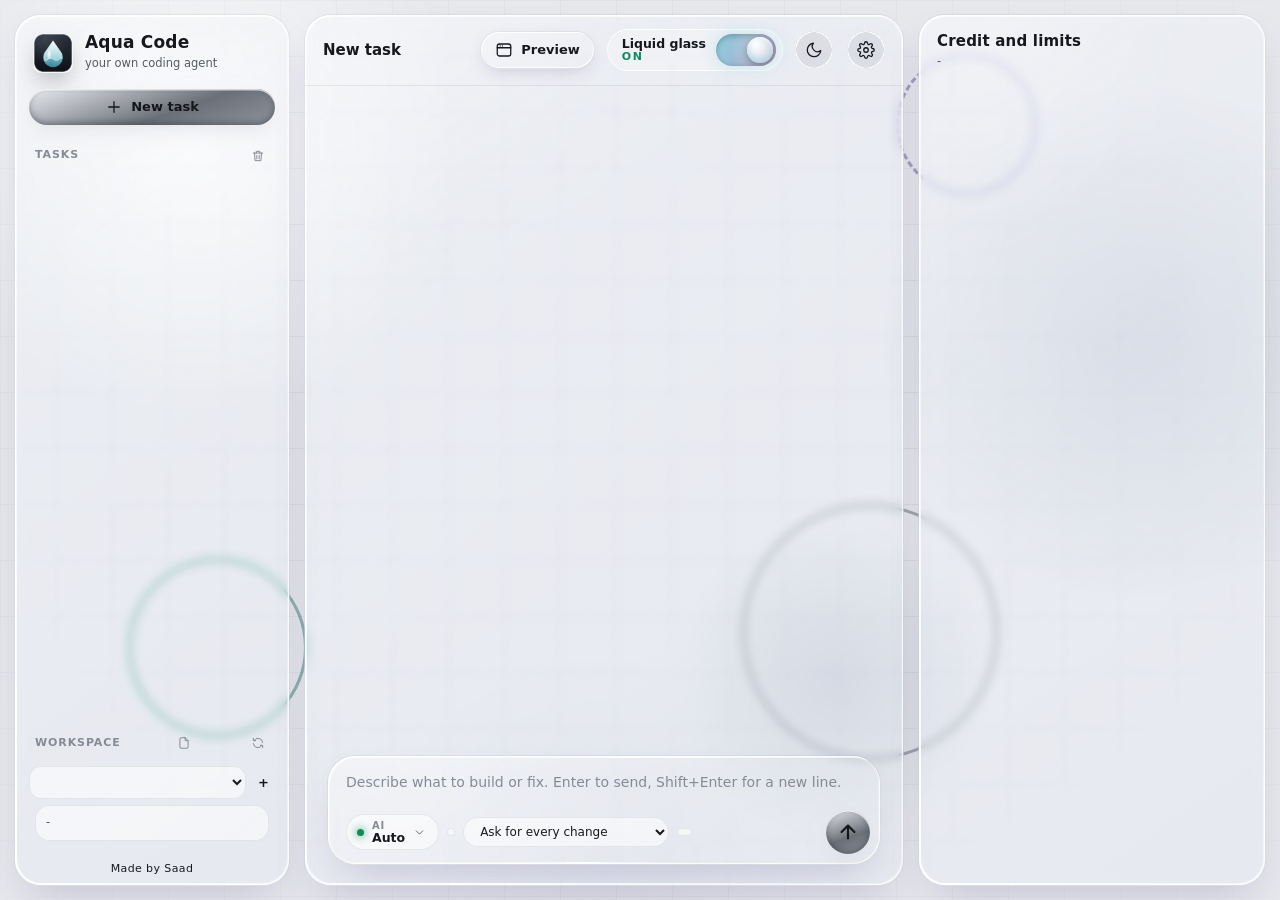
==== commit c5182de1: "Liquid glass becomes a labeled draggable switch; add an AI picker to the chat bar Co-Authored-By: Cl" ====
--- a/index.html
+++ b/index.html
@@ -193,6 +193,16 @@
 .tchips button i{width:7px;height:7px;border-radius:50%;background:var(--c,var(--mut))}
 .ov .modal{backdrop-filter:blur(5px) saturate(165%)}
 .sel{background:var(--field);border:1px solid var(--gb2);border-radius:999px;padding:6px 12px;font-size:12px;outline:0;color:var(--tx)}
+/* the AI picker in the chat bar */
+.modelbtn{display:inline-flex;align-items:center;gap:8px;padding:5px 12px 5px 10px;border-radius:999px;background:var(--field);border:1px solid var(--gb2);color:var(--tx);font:inherit;cursor:pointer;max-width:240px;transition:background .2s,box-shadow .2s}
+.modelbtn:hover{background:var(--g1);box-shadow:0 0 0 3px rgba(143,211,227,.16)}
+.modelbtn .mb-t{display:flex;flex-direction:column;line-height:1.1;text-align:left;min-width:0}
+.modelbtn small{font-size:10px;letter-spacing:.8px;text-transform:uppercase;color:var(--dim);font-weight:700}
+.modelbtn b{font-size:12.5px;font-weight:650;white-space:nowrap;overflow:hidden;text-overflow:ellipsis}
+.modelbtn.pick b{color:var(--teal)}
+.modelpop.aimenu{position:fixed;right:auto;top:auto;z-index:70;width:min(400px,94vw);max-height:min(62vh,540px)}
+.modelpop .mp-note{font-size:12px;color:var(--mut);padding:2px 10px 8px}
+.modelpop .mp-f{display:flex;gap:8px;padding:8px 6px 2px;border-top:1px solid var(--gb2);margin-top:6px}
 .sel option{background:#1b1a22;color:#f5f2ea}
 .grow{flex:1}
 .send{width:44px;height:44px;border-radius:50%;display:grid;place-items:center;color:#14161a;background:linear-gradient(160deg,var(--gold2),var(--gold) 60%,#8d929c);box-shadow:inset 0 1.5px 0 rgba(255,255,255,.75),inset 0 -2px 6px rgba(30,34,42,.4),0 10px 26px -6px rgba(205,209,216,.7);transition:transform .5s cubic-bezier(.34,1.8,.5,1)}
@@ -322,7 +332,32 @@
 .ask .opt.on{background:var(--tx);color:var(--bg,#111);box-shadow:0 0 0 2px var(--teal,#4fd1c5)}
 .ask .aother{width:100%;box-sizing:border-box;background:rgba(127,127,127,.1);border:1px solid rgba(127,127,127,.3);border-radius:12px;padding:8px 12px;color:var(--tx);font:inherit;outline:0}
 .ask .aans{padding:4px 0 2px;color:var(--green)}
-#glassBtn.on{box-shadow:inset 0 0 0 2px var(--teal,#4fd1c5)}
+/* the liquid glass switch: labeled, draggable, springy, flows while ON, ripples across the screen when flipped */
+.gsw{--kx:0px;--ksx:1;--c1:#8fd3e3;--c2:#a79fc2;display:inline-flex;align-items:center;gap:10px;height:42px;padding:0 6px 0 14px;border-radius:999px;border:1px solid var(--gb);background:var(--g1);color:var(--tx);font:inherit;cursor:pointer;position:relative;flex:none;user-select:none;-webkit-user-select:none;touch-action:none;-webkit-tap-highlight-color:transparent;transition:box-shadow .25s,transform .2s,border-color .3s}
+.gsw:hover{box-shadow:0 0 0 3px rgba(143,211,227,.22),0 8px 24px -10px rgba(0,0,0,.5);transform:translateY(-1px)}
+.gsw:active{transform:translateY(0) scale(.97)}
+.gsw:focus-visible{outline:2px solid var(--teal);outline-offset:3px}
+.gsw-lab{display:flex;flex-direction:column;align-items:flex-start;line-height:1.1}
+.gsw-lab b{font-size:12.5px;font-weight:650;white-space:nowrap}
+.gsw-st{font-size:11px;font-weight:800;letter-spacing:.14em;transition:color .3s}
+.gsw.is-on .gsw-st{color:var(--green)}.gsw.is-off .gsw-st{color:var(--amber)}
+.gsw-track{position:relative;width:60px;height:32px;border-radius:99px;flex:none;overflow:hidden;transition:background .4s,box-shadow .4s;box-shadow:inset 0 2px 6px rgba(0,0,0,.35)}
+.gsw.is-on .gsw-track{background:linear-gradient(120deg,var(--c1),var(--c2),var(--c1));background-size:200% 100%;animation:gswflow 3s linear infinite;box-shadow:inset 0 2px 6px rgba(0,0,0,.25),0 0 18px rgba(143,211,227,.45)}
+.gsw.is-off .gsw-track{background:rgba(127,127,127,.38)}
+@keyframes gswflow{to{background-position:-200% 0}}
+.gsw-wave{position:absolute;inset:0;border-radius:inherit;opacity:0;background:radial-gradient(circle at 70% 50%,rgba(255,255,255,.75),transparent 60%);transition:opacity .4s}
+.gsw.is-on .gsw-wave{opacity:.55}
+.gsw-knob{position:absolute;top:3px;left:3px;width:26px;height:26px;border-radius:50%;transform:translateX(var(--kx)) scaleX(var(--ksx));transition:transform .5s cubic-bezier(.34,1.7,.5,1),background .3s,box-shadow .3s;will-change:transform}
+.gsw.is-on .gsw-knob{--kx:28px;background:radial-gradient(circle at 32% 28%,#fff,rgba(255,255,255,.6) 45%,rgba(255,255,255,.28));box-shadow:0 3px 10px rgba(0,0,0,.35),inset 0 -3px 6px rgba(143,211,227,.6),inset 0 2px 3px rgba(255,255,255,.9)}
+.gsw.is-off .gsw-knob{--kx:0px;background:#9aa0aa;box-shadow:0 2px 4px rgba(0,0,0,.35)}
+.gsw:active .gsw-knob{--ksx:1.3}
+.gsw.is-on:active .gsw-knob{transform-origin:right center}
+.gsw.dragging .gsw-knob{transition:none}
+.gsw::after{content:"";position:absolute;inset:0;border-radius:inherit;pointer-events:none;opacity:0;box-shadow:inset 0 0 0 2px var(--teal)}
+.gsw.pop::after{animation:gswpop .6s ease-out}
+@keyframes gswpop{0%{opacity:.9;transform:scale(1)}100%{opacity:0;transform:scale(1.18)}}
+@media(max-width:860px){.gsw-lab b{display:none}.gsw{padding-left:10px;gap:6px}}
+@media(prefers-reduced-motion:reduce){.gsw-track{animation:none!important}.gsw-knob{transition-duration:.01s}}
 .resizing .lg{-webkit-backdrop-filter:blur(18px) saturate(1.4)!important;backdrop-filter:blur(18px) saturate(1.4)!important}
 :root{--pve:min(var(--pvw,54vw),max(340px,calc(100vw - 720px)))}
 .pvp{position:fixed;top:14px;bottom:14px;right:14px;width:var(--pve);z-index:25;display:flex;flex-direction:column;overflow:hidden;animation:pop .45s cubic-bezier(.2,.9,.3,1) both}
@@ -562,7 +597,8 @@
       <div class="aipick" id="provSeg"></div>
       <button class="btn pill ic mbtn r" id="openRight" title="Credit and limits"><svg class="i"><use href="#i-coin"/></svg></button>
       <button class="btn pill" id="pvBtn" title="Preview a website or localhost"><svg class="i"><use href="#i-browser"/></svg>Preview</button>
-      <div class="fuse" id="hg"><button class="btn pill ic" id="glassBtn" title="Liquid glass on / off"><svg class="i"><use href="#i-panel"/></svg></button><button class="btn pill ic" id="themeBtn" title="Theme"><svg class="i"><use href="#i-sun"/></svg></button>
+      <button class="gsw is-on" id="glassBtn" type="button" role="switch" aria-checked="true" aria-label="Liquid glass" title="Liquid glass is ON. Click or drag to turn it off"><span class="gsw-lab"><b>Liquid glass</b><small class="gsw-st">ON</small></span><span class="gsw-track"><i class="gsw-wave"></i><i class="gsw-knob"></i></span></button>
+      <div class="fuse" id="hg"><button class="btn pill ic" id="themeBtn" title="Theme"><svg class="i"><use href="#i-sun"/></svg></button>
       <button class="btn pill ic" id="setBtn" title="Settings"><svg class="i"><use href="#i-gear"/></svg></button></div>
     </div>
     <div class="chat" id="chat"><div class="chat-in" id="msgs"></div></div>
@@ -570,6 +606,7 @@
       <div class="comp-in glass">
         <textarea id="ta" rows="1" placeholder="Describe what to build or fix. Enter to send, Shift+Enter for a new line."></textarea>
         <div class="comp-bar">
+          <button class="modelbtn" id="modelBtn" type="button" title="Choose which AI to use" aria-haspopup="true"><i class="kd ok"></i><span class="mb-t"><small>AI</small><b id="mbName">Auto</b></span><svg class="i" style="width:13px;height:13px;transform:rotate(90deg);color:var(--mut)"><use href="#i-chev"/></svg></button>
           <div class="tchips" id="tchips"></div>
           <select class="sel" id="appr" title="Approval mode"><option value="ask">Ask for every change</option><option value="edits">Auto edits, ask commands</option><option value="auto">Full auto</option></select>
           <div class="lvsw" id="lvChips"></div>
@@ -852,7 +889,45 @@
   $('#tchips').innerHTML=`<button data-t="auto" class="${S.forced==='auto'?'on':''}" title="Start cheap, escalate when needed"><i style="--c:var(--mut)"></i>Auto</button>`+t.map((x,i)=>`<button data-t="${i}" class="${String(S.forced)===String(i)?'on':''}" title="${esc(x.model)}"><i style="--c:${tcol(i,t.length)}"></i>${esc(x.name)}</button>`).join('');
   $('#tchips').querySelectorAll('button').forEach(b=>b.onclick=()=>{S.forced=b.dataset.t;renderChips()});
   thumb($('#tchips'),'chips');
-}
+  renderModelBtn();
+}
+/* ---------- the AI picker in the chat bar: choose which AI (and which model) works for you ---------- */
+function renderModelBtn(){
+  const b=$('#modelBtn');if(!b||!S.cfg)return;
+  const t=tiers(),f=S.forced,auto=(f==='auto'||f==null||!t[+f]),p=prov();
+  $('#mbName').textContent=auto?'Auto':(p.label+' '+t[+f].name);
+  b.classList.toggle('pick',!auto);
+  b.querySelector('.kd').className='kd '+(p.has_key?'ok':'');
+  b.title=auto?'Auto: Aqua picks the cheapest AI that can do it and switches by itself. Click to choose one yourself.':'You chose '+p.label+' ('+t[+f].model+'). Click to change.';
+}
+function closeModelPop(){const m=$('#modelPop');if(m)m.hidden=true;const b=$('#modelBtn');if(b)b.setAttribute('aria-expanded','false')}
+function openModelPop(){
+  let pop=$('#modelPop');
+  if(!pop){pop=document.createElement('div');pop.id='modelPop';pop.className='aimenu modelpop';pop.hidden=true;document.body.appendChild(pop)}
+  if(!pop.hidden){closeModelPop();return}
+  const conn=Object.entries(S.cfg.providers).filter(([k,v])=>v.has_key),cur=S.cfg.provider,f=S.forced;
+  pop.innerHTML=`<div class="aihead">Which AI should work for you?</div>
+    <button class="airow ${(f==='auto'||f==null)?'on':''}" data-a="auto"><i class="kd ok"></i><span class="aitx"><b>Auto (recommended)</b><em>Cheapest first, a stronger one when needed, and it switches by itself when one runs out</em></span>${(f==='auto'||f==null)?'<span class="aist ok">Selected</span>':''}</button>
+    ${conn.map(([k,v])=>`<div class="aihead" style="padding-top:12px;color:var(--mut)">${esc(v.label)}${k===cur?' &nbsp;in use':''}</div>${v.tiers.map((t,i)=>t.model?`<button class="airow ${(k===cur&&String(f)===String(i))?'on':''}" data-p="${esc(k)}" data-i="${i}"><i class="kd ok"></i><span class="aitx"><b>${esc(t.name)}</b><em>${esc(t.model)}</em></span>${(k===cur&&String(f)===String(i))?'<span class="aist ok">Selected</span>':''}</button>`:'').join('')}`).join('')||'<div class="mp-note">No AI is connected yet. Press Add a key.</div>'}
+    <div class="mp-f"><button class="btn ghost" id="mpAdd">${ic('plus')}Add a key</button><button class="btn ghost" id="mpAll">${ic('layers')}All models</button></div>`;
+  const r=$('#modelBtn').getBoundingClientRect();
+  pop.style.left=Math.max(8,Math.min(r.left,innerWidth-Math.min(400,innerWidth*.94)-8))+'px';
+  pop.style.bottom=(innerHeight-r.top+10)+'px';
+  pop.hidden=false;$('#modelBtn').setAttribute('aria-expanded','true');
+  pop.querySelectorAll('.airow').forEach(row=>row.onclick=async()=>{
+    if(row.dataset.a==='auto'){S.forced='auto';closeModelPop();renderChips();toast('Auto: Aqua chooses and switches by itself');return}
+    const k=row.dataset.p,i=row.dataset.i,v=S.cfg.providers[k];
+    if(k!==S.cfg.provider){
+      if(S.runId){toast('Wait for the running task to finish before changing the AI');return}
+      const r2=await api('/api/config',{provider:k});if(!r2.config){toast(r2.error||'Could not switch');return}S.cfg=r2.config;S.cur=null;
+    }
+    S.forced=String(i);closeModelPop();render();toast('Using '+v.label+' '+v.tiers[i].name+' ('+v.tiers[i].model+')');
+  });
+  $('#mpAdd').onclick=()=>{closeModelPop();openWelcome()};$('#mpAll').onclick=()=>{closeModelPop();openModelStatus()};
+}
+$('#modelBtn').onclick=e=>{e.stopPropagation();openModelPop()};
+document.addEventListener('click',e=>{const m=$('#modelPop');if(m&&!m.hidden&&!e.target.closest('#modelPop')&&!e.target.closest('#modelBtn'))closeModelPop()});
+document.addEventListener('keydown',e=>{if(e.key==='Escape')closeModelPop()});
 function ringHTML(frac,label,sub,color){
   const C=2*Math.PI*52,off=C*(1-Math.min(1,frac));
   return `<div class="ring"><svg viewBox="0 0 120 120"><circle class="bgc" cx="60" cy="60" r="52"/><circle class="fg" cx="60" cy="60" r="52" style="stroke:${color};color:${color}" stroke-dasharray="${C}" stroke-dashoffset="${off}"/></svg><div class="mid"><b>${label}</b><small>${sub}</small></div></div>`;
@@ -988,7 +1063,7 @@
    <label class="sw"><input id="f_rev" type="checkbox" ${draft.review_gate!==false?'checked':''}><i></i>Review: when the AI says it is done, a stronger model checks the result against the brief and sends the AI back to fix real problems</label>
    <label class="sw"><input id="f_pool" type="checkbox" ${draft.pool_models!==false?'checked':''}><i></i>When every model I set is limited, also try the provider's other models with the same key (each has its own free limit) instead of waiting</label>
    <label class="sw"><input id="f_fop" type="checkbox" ${draft.failover_paid?'checked':''}><i></i>Also allow switching to paid providers (can spend money; off = free ones only)</label>
-   <label class="sw"><input id="f_nk" type="checkbox" ${draft.no_key_fallback!==false?'checked':''}><i></i>With no API key saved, use the free anonymous model (LLM7). It is slow and your prompts are public.</label>
+   <label class="sw"><input id="f_nk" type="checkbox" ${draft.no_key_fallback===true?'checked':''}><i></i>With no API key saved, use the free anonymous model (LLM7). Its allowance is tiny: it is only good for a short chat, it cannot build projects (it answers "add funds"), and your prompts are public.</label>
    <div class="g3"><label class="fld">Start tier<select id="f_start">${p.tiers.map((t,i)=>`<option value="${i}" ${draft.start_tier===i?'selected':''}>${i+1}. ${esc(t.name)}</option>`).join('')}</select></label>
    <label class="fld">Highest allowed tier<select id="f_max">${p.tiers.map((t,i)=>`<option value="${i}" ${Math.min(draft.max_tier,n-1)===i?'selected':''}>${i+1}. ${esc(t.name)}</option>`).join('')}</select></label>
    <label class="fld">Max steps per task<input id="f_ms" type="number" value="${draft.max_steps}"></label>
@@ -1083,7 +1158,7 @@
       <div class="guide"><b>How to get your ${esc(S.cfg.providers[pick].label)} key</b><ol>${inf.steps.map(x=>`<li>${esc(x)}</li>`).join('')}</ol><button class="btn ghost" id="w_open">${ic('arrow')}Open the key page</button><p>${esc(inf.note||'')}</p></div>
       ${S.cfg.providers[pick].nokey?`<div class="guide"><b>No key needed</b><p style="margin-top:6px">This service works without an account. Your prompts go to it anonymously, so do not send secrets.</p></div>`:`<label class="fld">${esc(S.cfg.providers[pick].label)} API key<input id="w_key" type="password" autocomplete="off" placeholder="Paste your key here"></label>`}
       <div id="w_msg" style="font-size:12.5px;min-height:18px;color:${bad?'var(--red)':'var(--mut)'}">${esc(msg||'')}</div></div>
-      <div class="modal-f"><button class="btn ghost" id="w_multi" style="margin-right:auto">${ic('plus')}Add multi-model API key</button>${showSkip?'<button class="btn ghost" id="w_skip">Continue anyway</button>':''}${S.cfg.no_key_fallback!==false&&Object.values(S.cfg.providers).some(p=>p.nokey)?'<button class="btn ghost" id="w_nokey">Try without a key</button>':''}<button class="btn gold" id="w_go">${ic('check')}${S.cfg.providers[pick].nokey?'Enable':'Connect'}</button></div>`;
+      <div class="modal-f"><button class="btn ghost" id="w_multi" style="margin-right:auto">${ic('plus')}Add multi-model API key</button>${showSkip?'<button class="btn ghost" id="w_skip">Continue anyway</button>':''}<button class="btn ghost" id="w_chk">${ic('check')}No key yet? Get one free in a minute</button><button class="btn gold" id="w_go">${ic('check')}${S.cfg.providers[pick].nokey?'Enable':'Connect'}</button></div>`;
     box.querySelectorAll('.wp').forEach(b=>b.onclick=()=>{pick=b.dataset.p;draw()});
     const wo=$('#w_open');if(inf.url)wo.onclick=()=>window.open(inf.url,'_blank','noopener');else wo.style.display='none';
     const go=async()=>{
@@ -1109,10 +1184,63 @@
     const wx=$('#w_x');if(wx)wx.onclick=closeW;const wm=$('#w_multi');if(wm)wm.onclick=openPasteKeys;
     $('#w_go').onclick=go;const wk=$('#w_key');if(wk)wk.addEventListener('keydown',e=>{if(e.key==='Enter')go()});
     const sk=$('#w_skip');if(sk)sk.onclick=()=>{w.classList.remove('show');render();if(!S.sid)showHero()};
-    const nk=$('#w_nokey');if(nk)nk.onclick=async()=>{nk.classList.add('busy');const r=await api('/api/nokey/enable',{});nk.classList.remove('busy');if(!r.config){draw(r.error||'No anonymous model is available right now.',true);return}S.cfg=r.config;w.classList.remove('show');toast('Using '+S.cfg.providers[S.cfg.provider].label+' without a key. Slow, and prompts are public.');S.forced='auto';render();if(!S.sid)showHero()};
+    const ck=$('#w_chk');if(ck)ck.onclick=openKeyChecklist;           /* the old "try without a key" button is gone: the anonymous model cannot build projects */
     if(!msg)setTimeout(()=>{const k=$('#w_key');if(k)k.focus()},50);
   };
   w.classList.add('show');draw();
+}
+
+/* ---------- Aqua Sync: the same projects, chats and settings on every computer, through your own Google account ---------- */
+const syncApi=async(act,body)=>{try{const r=await fetch('/api/sync/'+act,{method:'POST',headers:{'Content-Type':'application/json','X-Aqua-UI':'1'},body:JSON.stringify(body||{})});return await r.json()}catch(e){return{ok:false,error:String(e)}}};
+async function openSync(){
+  const {box,closeW}=keyWin();
+  let linking=false;
+  const ago=t=>{if(!t)return 'not yet';const s=Math.max(0,Math.round(Date.now()/1000-t));return s<5?'just now':s<90?s+' s ago':Math.round(s/60)+' min ago'};
+  const draw=async()=>{
+    const s=await syncApi('status');
+    const i=s.info||{};
+    box.innerHTML=`<div id="sy_root" style="padding:26px 30px 4px;text-align:center;position:relative"><button class="btn pill ic" id="sy_x" title="Close" aria-label="Close" style="position:absolute;right:18px;top:18px">${ic('x')}</button><div class="logo" style="width:60px;height:60px;margin:0 auto 12px"><svg class="i"><use href="#i-logo"/></svg></div>
+      <h2 style="font-size:24px;letter-spacing:-.3px">Sync with my Google account</h2><p class="mut" style="margin-top:6px">Your projects, chats and settings stay identical on every computer you link (PC, Mac). It also feeds your private website, where you sign in with Google and download everything.</p></div>
+      <div class="modal-b" style="padding-top:12px">${!s.available?'<div class="guide"><b>The sync module is missing</b><p>Update Aqua Code to the latest version.</p></div>':!s.linked?`
+        <div class="guide" style="margin:0"><b>Step 1: link this computer</b><p style="margin-top:4px">Aqua opens your private website in Google Chrome. Sign in with your Google account there. Aqua only receives a sign-in token for your own Firebase project, never your password.</p></div>
+        <div><button class="btn gold" id="sy_link">${ic('key')}Link this computer</button></div>
+        <div id="sy_msg" style="font-size:13px;color:var(--mut);min-height:20px">${linking?'Waiting for you to sign in with Google in Chrome... this window updates by itself.':''}</div>`:`
+        <div style="padding:12px 16px;border-radius:14px;background:rgba(60,180,120,.12)"><b style="color:var(--green)">Linked</b> as <b>${esc(s.email||'your Google account')}</b> on <b>${esc((s.device||{}).name||'this computer')}</b> (${esc((s.device||{}).os||'')})${s.paused?' <span class="chip" style="color:var(--amber)"><i></i>paused</span>':''}</div>
+        <div style="font-size:13.5px;line-height:1.7">Last sync: <b>${ago(i.last_ok)}</b> &nbsp; Sent: <b>${i.up||0}</b> &nbsp; Received: <b>${i.down||0}</b> &nbsp; Files: <b>${s.files}</b> &nbsp; Chats: <b>${s.chats}</b>${i.conflicts?` &nbsp; Conflicts kept: <b>${i.conflicts}</b>`:''}</div>
+        ${i.last_error?`<div style="padding:10px 14px;border-radius:12px;background:rgba(220,80,80,.1);color:var(--red);font-size:13px">${esc(i.last_error)}</div>`:''}
+        ${i.warn?`<div style="padding:10px 14px;border-radius:12px;background:rgba(255,180,84,.14);color:var(--amber);font-size:13px">${esc(i.warn)}</div>`:''}
+        <div><button class="btn gold" id="sy_now">${ic('refresh')}Sync now</button> <button class="btn ghost" id="sy_pause">${s.paused?'Resume':'Pause'}</button> <button class="btn ghost" id="sy_site">Open my website</button> <button class="btn ghost" id="sy_unlink">Unlink</button></div>
+        <div class="guide" style="margin:0"><b>My API keys</b><p style="margin-top:4px">${s.keys_sync?'Keys are synced, encrypted with your passphrase. Use the same passphrase on every computer. The website can never show them.':'Off: your keys stay on this computer. To share them, choose a passphrase (8 or more characters), and use the same one on every computer. Keys are encrypted here before they leave; without the passphrase nobody can read them.'}</p>
+          <div style="display:flex;gap:8px;margin-top:8px;flex-wrap:wrap"><input id="sy_pw" type="password" autocomplete="off" placeholder="${s.keys_sync?'Change the passphrase':'Sync passphrase'}" style="flex:1;min-width:200px;padding:9px 12px;border-radius:12px;border:1px solid var(--gb2);background:rgba(255,255,255,.55);color:inherit;font:inherit"><button class="btn ghost" id="sy_pwgo">${s.keys_sync?'Save':'Sync my keys'}</button>${s.keys_sync?'<button class="btn ghost" id="sy_pwoff">Stop syncing keys</button>':''}</div></div>
+        <div class="guide" style="margin:0"><b>What is synced</b><p style="margin-top:4px">Every project folder (files up to 8 MB; node_modules, .git and caches are skipped), your chats and your settings. Removed files go to <span class="mono">data/sync_trash</span>, and if two computers change the same file, the newer one wins and the other is kept next to it. Only runs while Aqua Code is open.</p></div>`}</div>
+      <div class="modal-f"><button class="btn gold" id="sy_done">Done</button></div>`;
+    $('#sy_x').onclick=closeW;$('#sy_done').onclick=closeW;
+    const L=$('#sy_link');if(L)L.onclick=async()=>{L.classList.add('busy');const r=await syncApi('link-start');L.classList.remove('busy');if(!r.ok){toast(r.error||'Could not open the website');return}linking=true;draw()};
+    const act=(id,name,body,msg)=>{const b=$(id);if(b)b.onclick=async()=>{const r=await syncApi(name,body&&body());if(r.ok===false){toast(r.error||'Did not work');return}if(msg)toast(msg);draw()}};
+    act('#sy_now','now',null,'Syncing...');act('#sy_pause','pause',()=>({paused:!s.paused}));
+    act('#sy_unlink','unlink',null,'Unlinked. Your files stay where they are.');
+    act('#sy_pwoff','passphrase',()=>({passphrase:''}),'Keys are no longer synced from this computer.');
+    const pg=$('#sy_pwgo');if(pg)pg.onclick=async()=>{const v=$('#sy_pw').value;if(!v){toast('Type a passphrase first');return}const r=await syncApi('passphrase',{passphrase:v});if(r.ok===false){toast(r.error);return}toast('Keys will be synced, encrypted');draw()};
+    const sb=$('#sy_site');if(sb)sb.onclick=()=>fetch('/api/open-url',{method:'POST',headers:{'Content-Type':'application/json','X-Aqua-UI':'1'},body:JSON.stringify({url:s.site})});
+    if(s.linked)linking=false;
+  };
+  await draw();
+  const tm=setInterval(()=>{if(!$('#sy_root')||!$('#welcome').classList.contains('show')){clearInterval(tm);return}if(document.activeElement&&document.activeElement.id==='sy_pw')return;draw()},3000);
+}
+
+/* ---------- test every saved key for real and say what is wrong ---------- */
+async function openKeyTest(){
+  const {box,closeW}=keyWin();
+  box.innerHTML='<div style="padding:50px 30px;text-align:center"><h2 style="font-size:22px">Testing your keys...</h2><p class="mut" style="margin-top:8px">Sending one tiny request to each of your services. This takes a few seconds.</p></div>';
+  const r=await api('/api/keys/check',{});
+  const ST={works:['Works','var(--green)'],partly:['Works, one model is limited','var(--amber)'],limit:['At its free limit for now','var(--amber)'],broken:['Not usable','var(--red)']};
+  const why={limit:'Free limit reached: it comes back later and Aqua switches to another AI meanwhile.',credit:'Refused for lack of credit or a card on this account. The key itself is valid.',rejected:'The service rejected the key. Make a new key and paste it again.',other:'The service gave an unexpected answer.'};
+  const rows=(r.services||[]);
+  const good=rows.filter(s=>s.state==='works'||s.state==='partly').length;
+  box.innerHTML=`<div style="padding:26px 30px 4px;text-align:center;position:relative"><button class="btn pill ic" id="kt_x" title="Close" aria-label="Close" style="position:absolute;right:18px;top:18px">${ic('x')}</button><h2 style="font-size:24px;letter-spacing:-.3px">Your keys, tested</h2><p class="mut" style="margin-top:6px">${good} of ${rows.length} saved keys work right now. Each line is a real request to that service.</p></div>
+    <div class="modal-b" style="padding-top:12px">${rows.map(s=>{const st=ST[s.state]||ST.broken;return `<div style="padding:11px 14px;border-radius:14px;background:rgba(128,128,128,.08);margin-bottom:8px"><div style="display:flex;gap:10px;align-items:center"><b style="flex:1">${esc(s.service)}</b><span class="chip" style="color:${st[1]}"><i></i>${st[0]}</span></div>${s.rows.map(x=>`<div style="font-size:12.5px;margin-top:6px;display:flex;gap:8px"><span style="color:${x.ok?'var(--green)':'var(--red)'}">${ic(x.ok?'check':'x',16)}</span><div><span class="mono">${esc(x.model)}</span>${x.ok?` <span style="color:var(--mut)">${x.ms} ms</span>`:`<div style="color:var(--mut)">${esc(why[x.kind]||'')} <span class="mono" style="word-break:break-word">${esc((x.error||'').slice(0,160))}</span></div>`}</div></div>`).join('')}</div>`}).join('')||'<div style="padding:24px;text-align:center;color:var(--mut)">No key is saved yet. Use Paste keys.</div>'}</div>
+    <div class="modal-f"><button class="btn ghost" id="kt_again">Test again</button><button class="btn gold" id="kt_done">Done</button></div>`;
+  $('#kt_x').onclick=closeW;$('#kt_done').onclick=closeW;$('#kt_again').onclick=openKeyTest;
 }
 
 /* ---------- every model of a provider and what Aqua does with it ---------- */
@@ -1205,7 +1333,7 @@
       <h2 style="font-size:24px;letter-spacing:-.3px">Paste your API keys</h2><p class="mut" style="margin-top:6px">Paste one key per line, or several at once. Aqua finds which service each key is from, loads the models it can use, picks free fast ones first, and tests them. Keys are saved on this PC only.</p></div>
       <div class="modal-b" style="padding-top:12px">
         <textarea id="pk_text" rows="6" spellcheck="false" autocomplete="off" placeholder="AIza...your Gemini key&#10;gsk_...your Groq key&#10;sk-or-v1-...your OpenRouter key&#10;mistral: your key here&#10;together: your key here" style="width:100%;padding:12px 14px;border-radius:14px;border:1px solid var(--gb2);background:rgba(255,255,255,.55);color:inherit;font:13px Consolas,monospace;resize:vertical;white-space:pre">${esc(text)}</textarea>
-        <div class="guide" style="margin:0"><b>Not recognised?</b><p style="margin-top:4px">Most keys are detected from their start (AIza, gsk_, sk-or-, csk-, nvapi-, hf_). For any other service write the name first, like <span class="mono">mistral: your-key</span>. Works for all 26 services and for Together, Fireworks, DeepInfra, SambaNova and Hyperbolic. <b>Cloudflare</b> needs your Account ID too: <span class="mono">cloudflare: ACCOUNTID:TOKEN</span>. Quotes, spaces and a leading Bearer are cleaned up for you.</p></div>
+        <div class="guide" style="margin:0"><b>Not recognised?</b><p style="margin-top:4px">If a key's format is not known, Aqua asks every service whether it accepts it (so the key reaches each of them) and connects the one that does. Most keys are detected from their start (AIza, gsk_, sk-or-, csk-, nvapi-, hf_). For any other service write the name first, like <span class="mono">mistral: your-key</span>. Works for all 26 services and for Together, Fireworks, DeepInfra, SambaNova and Hyperbolic. <b>Cloudflare</b> needs your Account ID too: <span class="mono">cloudflare: ACCOUNTID:TOKEN</span>. Quotes, spaces and a leading Bearer are cleaned up for you.</p></div>
         <div><button class="btn gold" id="pk_go">${ic('check')}Connect keys</button> <button class="btn ghost" id="pk_hand" style="margin-left:8px">Pick models by hand instead</button> <button class="btn ghost" id="pk_chk" style="margin-left:8px">Where do I get keys?</button></div>
         <div id="pk_res">${results?results.map(r=>`<div style="display:flex;gap:10px;align-items:flex-start;padding:9px 12px;border-radius:12px;margin-top:6px;background:${r.ok?'rgba(60,180,120,.12)':'rgba(220,80,80,.1)'}"><span style="color:${r.ok?'var(--green)':'var(--red)'};padding-top:2px">${ic(r.ok?'check':'x')}</span><div style="font-size:13px"><b>${esc(r.service)}</b> <span class="mono" style="color:var(--mut)">${esc(r.hint)}</span><br><span style="color:var(--mut)">${esc(r.detail||'')}</span></div></div>`).join(''):''}</div>
       </div>
@@ -1215,7 +1343,7 @@
     $('#pk_go').onclick=async()=>{
       if(busy)return;text=ta.value;if(!text.trim()){toast('Paste a key first');return}
       busy=true;const b=$('#pk_go');b.classList.add('busy');$('#pk_res').innerHTML='<div style="color:var(--mut);font-size:13px;margin-top:8px">Connecting and testing each key. This can take a little while...</div>';
-      const r=await api('/api/keys/bulk',{text});busy=false;
+      const r=await api('/api/keys/bulk',{text,any:true});busy=false;
       if(!r.ok){results=[{service:'Error',hint:'',ok:false,detail:r.error||'Could not connect.'}];draw();return}
       if(r.config)S.cfg=r.config;results=r.results;text='';
       const n=results.filter(x=>x.ok).length;if(n){S.forced='auto';toast(n+' key'+(n>1?'s':'')+' connected')}
@@ -1309,7 +1437,7 @@
   const m=$('#aiMenu');
   const ents=Object.entries(S.cfg.providers).sort((a,b)=>(a[1].group?1:0)-(b[1].group?1:0));let lastG='';
   m.innerHTML=`<div class="aihead">All AI providers (${ents.filter(e=>e[1].has_key).length} connected of ${ents.length})</div>`+ents.map(([k,v])=>{const g=v.group||'Main providers';const hd=g!==lastG?(lastG=g,`<div class="aihead" style="padding-top:12px;color:var(--mut)">${esc(g)}</div>`):'';return hd+`<button class="airow ${k===S.cfg.provider?'on':''}" data-k="${k}"><i class="kd ${v.has_key?'ok':''}"></i><span class="aitx"><b>${esc(v.label)}</b><em>${v.tiers.map(t=>esc(t.model||'(no model)')).join('  /  ')}</em></span><span class="aist ${v.has_key?'ok':''}">${k===S.cfg.provider?'In use':v.has_key?'Connected':v.nokey?'Enable':'Needs key'}</span></button>`}).join('')
-    +`<div class="aifoot"><button class="btn ghost" id="aiAdd">${ic('plus')}Add provider</button><button class="btn ghost" id="aiMulti">${ic('key')}Add multi-model API key</button><button class="btn ghost" id="aiGate">${ic('bolt')}One key for everything</button><button class="btn ghost" id="aiChk">${ic('check')}Get free keys</button><button class="btn ghost" id="aiMods">${ic('layers')}Models in use</button><button class="btn ghost" id="aiKeys">${ic('key')}Keys</button></div>`;
+    +`<div class="aifoot"><button class="btn ghost" id="aiAdd">${ic('plus')}Add provider</button><button class="btn ghost" id="aiMulti">${ic('key')}Add multi-model API key</button><button class="btn ghost" id="aiGate">${ic('bolt')}One key for everything</button><button class="btn ghost" id="aiChk">${ic('check')}Get free keys</button><button class="btn ghost" id="aiMods">${ic('layers')}Models in use</button><button class="btn ghost" id="aiTest">${ic('check')}Test my keys</button><button class="btn ghost" id="aiSync">${ic('refresh')}Sync my projects</button><button class="btn ghost" id="aiKeys">${ic('key')}Keys</button></div>`;
   m.querySelectorAll('.airow').forEach(b=>b.onclick=async()=>{
     const k=b.dataset.k,v=S.cfg.providers[k];m.hidden=true;
     if(!v.has_key){openWelcome(k);return}
@@ -1318,7 +1446,7 @@
     const r=await api('/api/config',{provider:k});if(!r.config){toast(r.error||'Could not switch');return}
     S.cfg=r.config;S.forced='auto';S.cur=null;render();if(!S.sid)showHero();toast('Now talking with '+v.label);
   });
-  $('#aiAdd').onclick=()=>{m.hidden=true;openWelcome()};$('#aiMulti').onclick=()=>{m.hidden=true;openPasteKeys()};$('#aiGate').onclick=()=>{m.hidden=true;openGateway()};$('#aiChk').onclick=()=>{m.hidden=true;openKeyChecklist()};$('#aiMods').onclick=()=>{m.hidden=true;openModelStatus()};$('#aiKeys').onclick=()=>{m.hidden=true;openSettings()};
+  $('#aiAdd').onclick=()=>{m.hidden=true;openWelcome()};$('#aiMulti').onclick=()=>{m.hidden=true;openPasteKeys()};$('#aiGate').onclick=()=>{m.hidden=true;openGateway()};$('#aiChk').onclick=()=>{m.hidden=true;openKeyChecklist()};$('#aiMods').onclick=()=>{m.hidden=true;openModelStatus()};$('#aiTest').onclick=()=>{m.hidden=true;openKeyTest()};$('#aiSync').onclick=()=>{m.hidden=true;openSync()};$('#aiKeys').onclick=()=>{m.hidden=true;openSettings()};
 }
 document.addEventListener('click',e=>{const m=$('#aiMenu');if(m&&!m.hidden&&!e.target.closest('#aiMenu'))m.hidden=true});
 
@@ -1457,14 +1585,21 @@
 $('#openLeft').onclick=()=>$('#left').classList.toggle('show');
 $('#openRight').onclick=()=>$('#right').classList.add('show');$('#closeRight').onclick=()=>$('#right').classList.remove('show');
 function setTheme(t){document.documentElement.dataset.theme=t;try{localStorage.setItem('ac-theme',t)}catch(e){}$('#themeBtn').innerHTML=ic(t==='dark'?'sun':'moon')}
-function glassBtnSync(){const b=$('#glassBtn');if(b){b.classList.toggle('on',FX.mode==='off');b.title=FX.mode==='off'?'Liquid glass is OFF (click to turn on)':'Liquid glass is on (click to turn off)'}}
+function glassBtnSync(){const b=$('#glassBtn');if(!b)return;const on=FX.mode!=='off';b.classList.toggle('is-on',on);b.classList.toggle('is-off',!on);b.setAttribute('aria-checked',on?'true':'false');$('.gsw-st',b).textContent=on?'ON':'OFF';b.title=on?'Liquid glass is ON. Click or drag to turn it off (plain, fastest look)':'Liquid glass is OFF. Click or drag to turn it on'}
+function glassWave(on){const b=$('#glassBtn'),r=b.getBoundingClientRect(),e=document.createElement('div');e.style.cssText=`position:fixed;left:${r.left+r.width/2}px;top:${r.top+r.height/2}px;width:80px;height:80px;margin:-40px 0 0 -40px;border-radius:50%;pointer-events:none;z-index:9999;border:2px solid ${on?'rgba(143,211,227,.9)':'rgba(160,165,175,.8)'};background:${on?'radial-gradient(circle,rgba(143,211,227,.28),rgba(167,159,194,.12) 60%,transparent 70%)':'rgba(127,127,127,.12)'}`;document.body.appendChild(e);const big=Math.max(innerWidth,innerHeight)/40*2.2;try{e.animate([{transform:'scale(.2)',opacity:.95},{transform:`scale(${big})`,opacity:0}],{duration:on?900:650,easing:'cubic-bezier(.2,.7,.2,1)'}).onfinish=()=>e.remove()}catch(x){e.remove()}}
+function glassSet(on){const was=FX.mode!=='off';if(on===was){glassBtnSync();return}FX.mode=on?'lite':'off';try{localStorage.setItem('ac-fx',FX.mode)}catch(e){}FX.apply();glassBtnSync();const b=$('#glassBtn');b.classList.remove('pop');void b.offsetWidth;b.classList.add('pop');glassWave(on);toast(on?'Liquid glass ON: glass look, shine and motion':'Liquid glass OFF: plain flat look, the fastest')}
 $('#clearAll').onclick=function(){const b=this;
   if(!S.sessions.length){toast('No tasks to delete');return}
   if(!b.classList.contains('arm')){b.classList.add('arm');b.dataset.h=b.innerHTML;b.textContent='Delete all '+S.sessions.length+'?';b.style.color='var(--red)';clearTimeout(b._t);b._t=setTimeout(()=>{b.classList.remove('arm');b.innerHTML=b.dataset.h;b.style.color=''},4000);return}
   clearTimeout(b._t);b.classList.remove('arm');b.innerHTML=b.dataset.h;b.style.color='';
   api('/api/session/delete',{all:true}).then(r=>{S.runId=null;newChat();loadState();toast('Deleted '+((r&&r.deleted)||0)+' tasks')})};
-$('#glassBtn').onclick=()=>{FX.mode=FX.mode==='off'?'lite':'off';try{localStorage.setItem('ac-fx',FX.mode)}catch(e){}FX.apply();glassBtnSync();toast(FX.mode==='off'?'Liquid glass off: plain look':'Liquid glass on')};
-setTimeout(glassBtnSync,0);
+(function(){const b=$('#glassBtn');let drag=null;const knob=()=>$('.gsw-knob',b);
+  b.addEventListener('pointerdown',e=>{if(e.button!==0)return;drag={x0:e.clientX,moved:false,on:FX.mode!=='off',kx:0}});
+  addEventListener('pointermove',e=>{if(!drag)return;const dx=e.clientX-drag.x0;if(!drag.moved&&Math.abs(dx)>4){drag.moved=true;b.classList.add('dragging')}if(drag.moved){drag.kx=Math.max(0,Math.min(28,(drag.on?28:0)+dx));knob().style.setProperty('--kx',drag.kx+'px')}});
+  addEventListener('pointerup',()=>{if(!drag)return;const d=drag;drag=null;b.classList.remove('dragging');knob().style.removeProperty('--kx');if(d.moved){b._skip=true;setTimeout(()=>{b._skip=false},0);glassSet(d.kx>14)}});
+  b.onclick=()=>{if(b._skip)return;glassSet(FX.mode==='off')};
+})();
+setTimeout(()=>{glassBtnSync();const f=FX.apply;FX.apply=function(){f.apply(this,arguments);glassBtnSync()}},0);
 $('#themeBtn').onclick=()=>setTheme(document.documentElement.dataset.theme==='dark'?'light':'dark');
 document.addEventListener('keydown',e=>{if(e.key==='Escape')closeModal()});
 (async()=>{let t='dark';try{t=localStorage.getItem('ac-theme')||(matchMedia('(prefers-color-scheme: light)').matches?'light':'dark')}catch(e){}setTheme(t);
